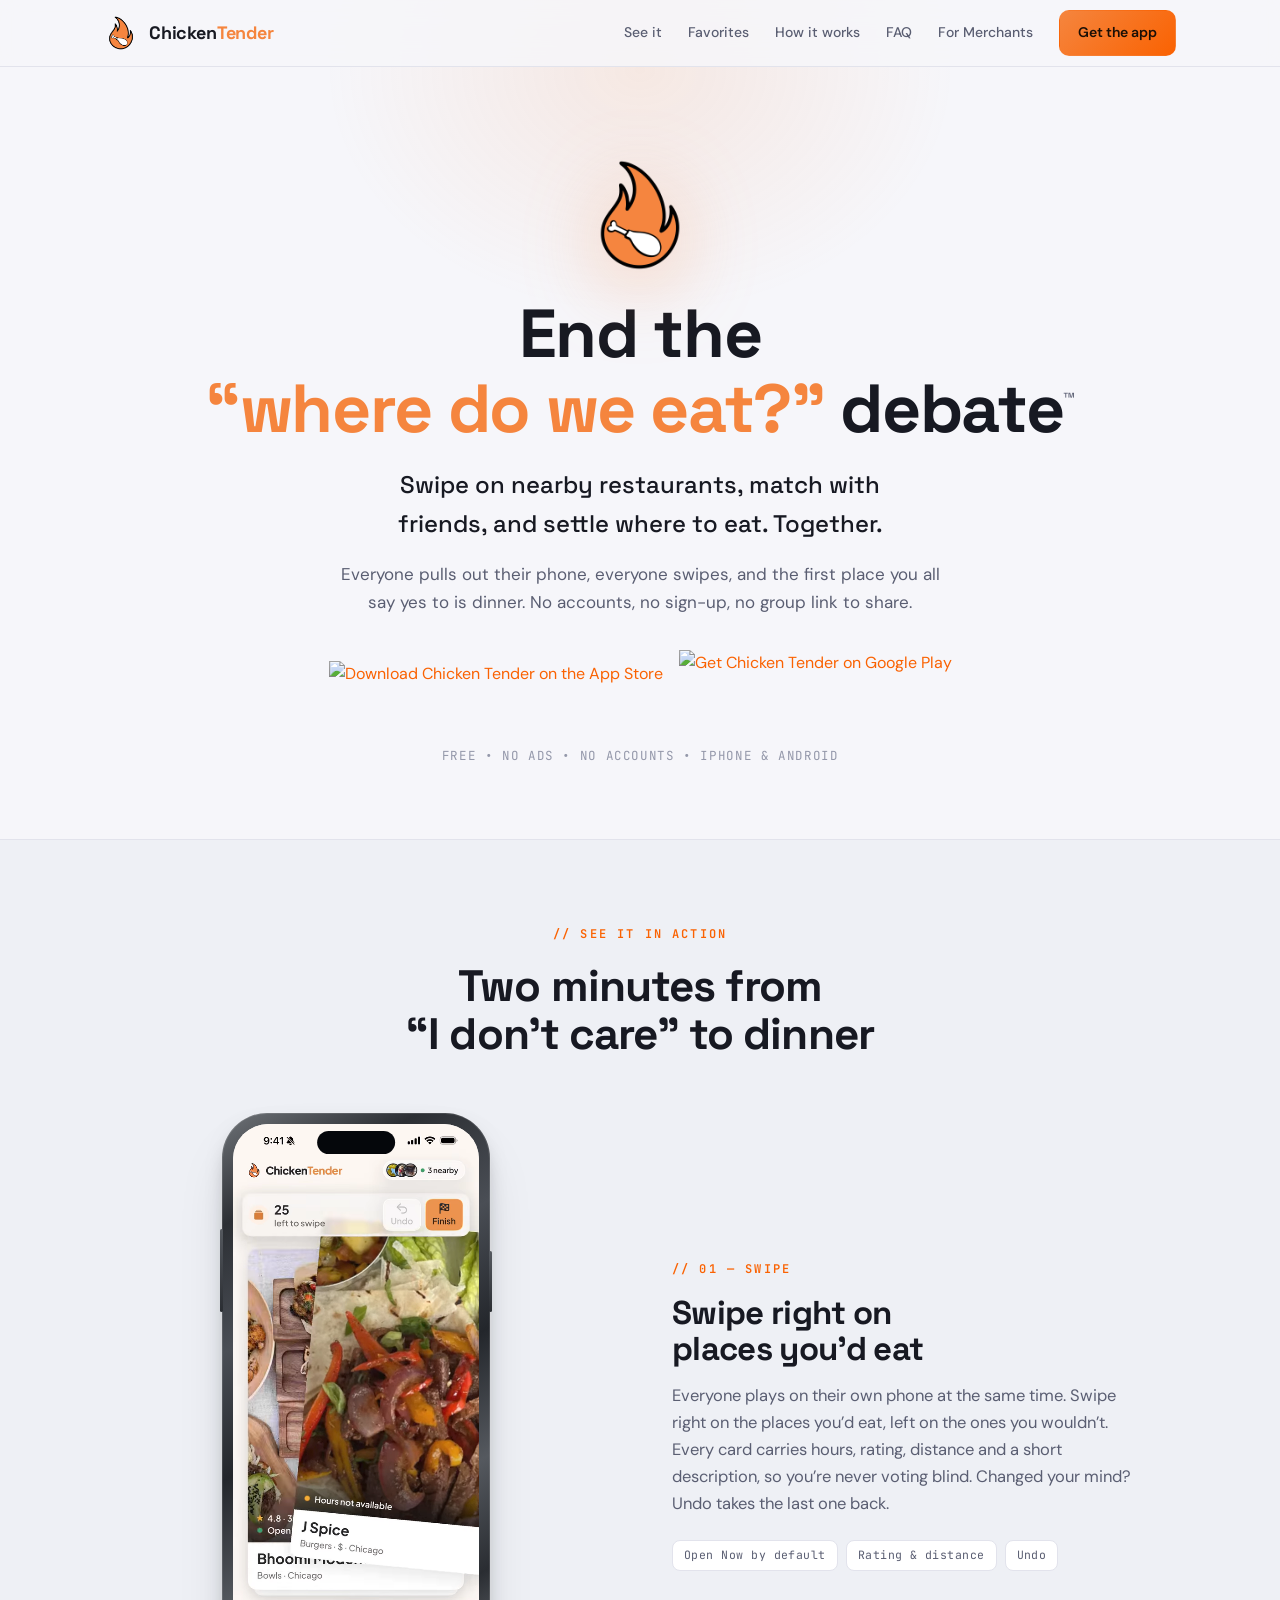
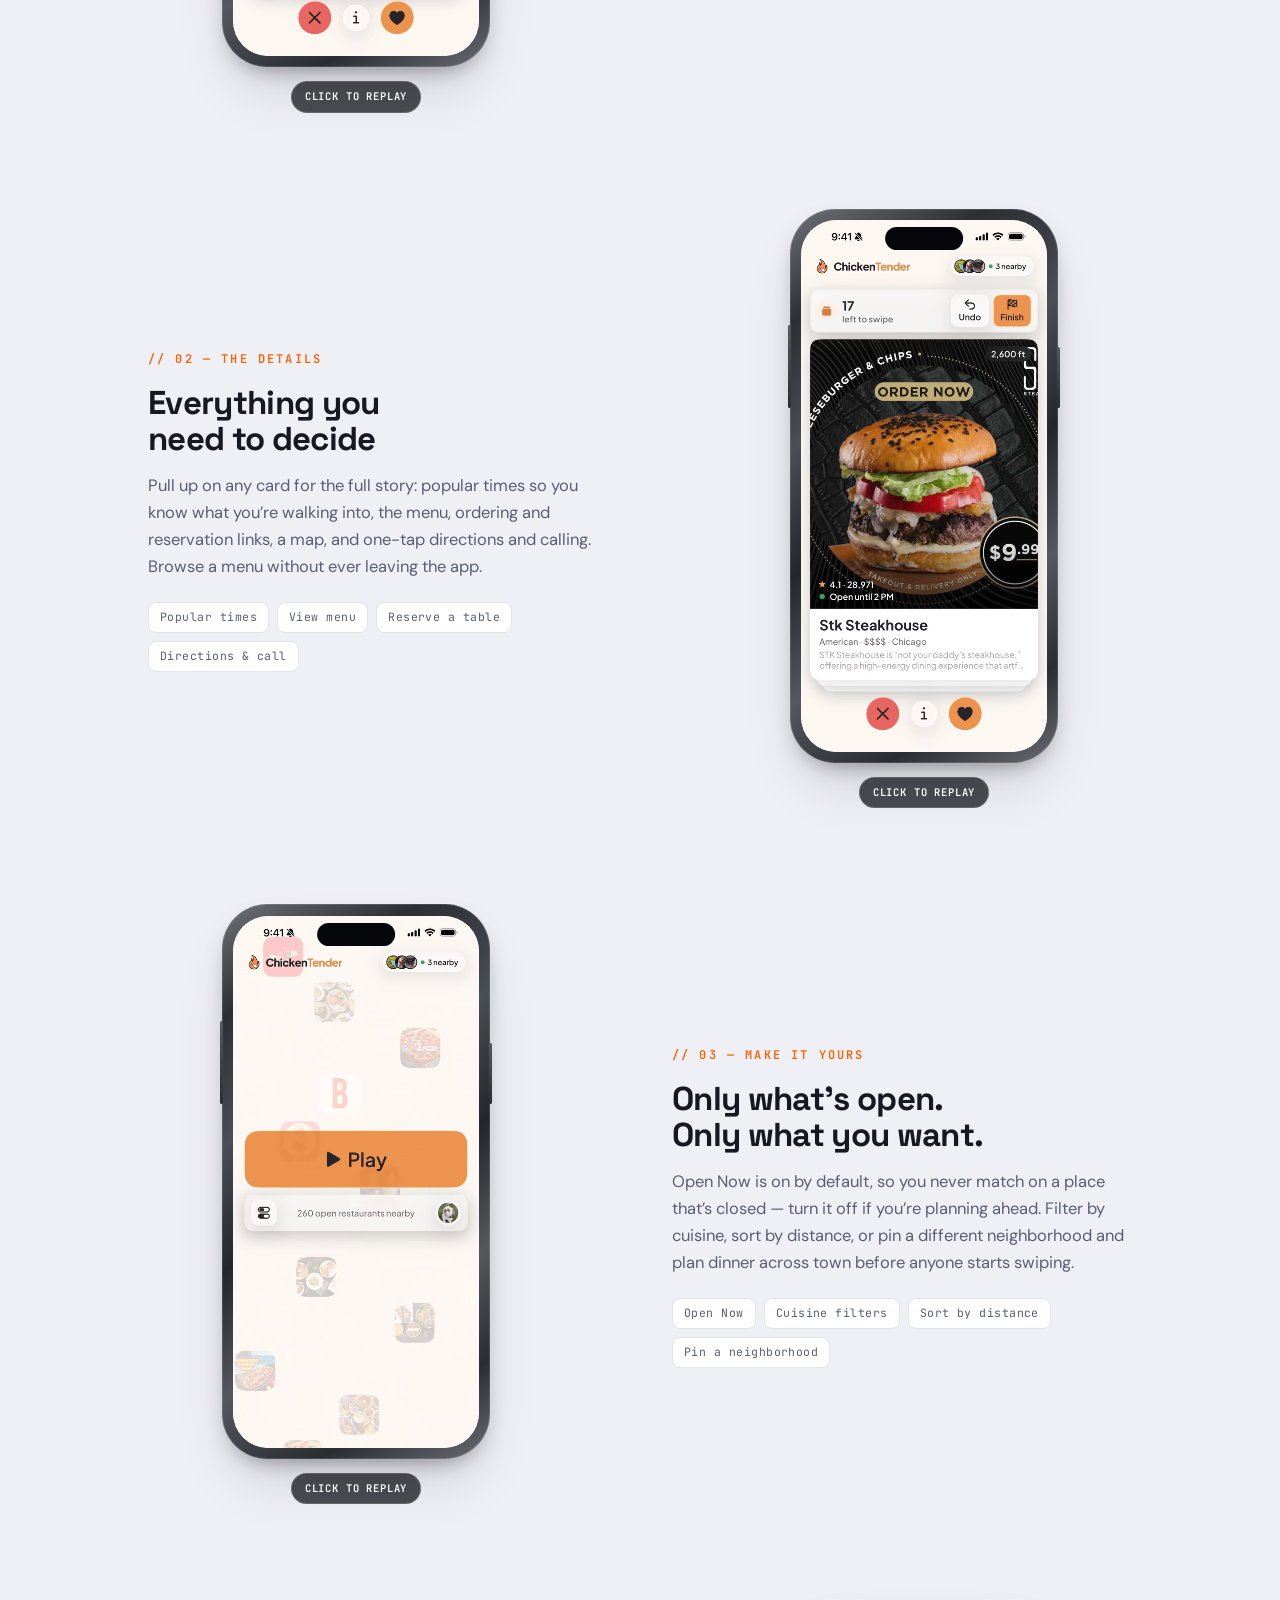
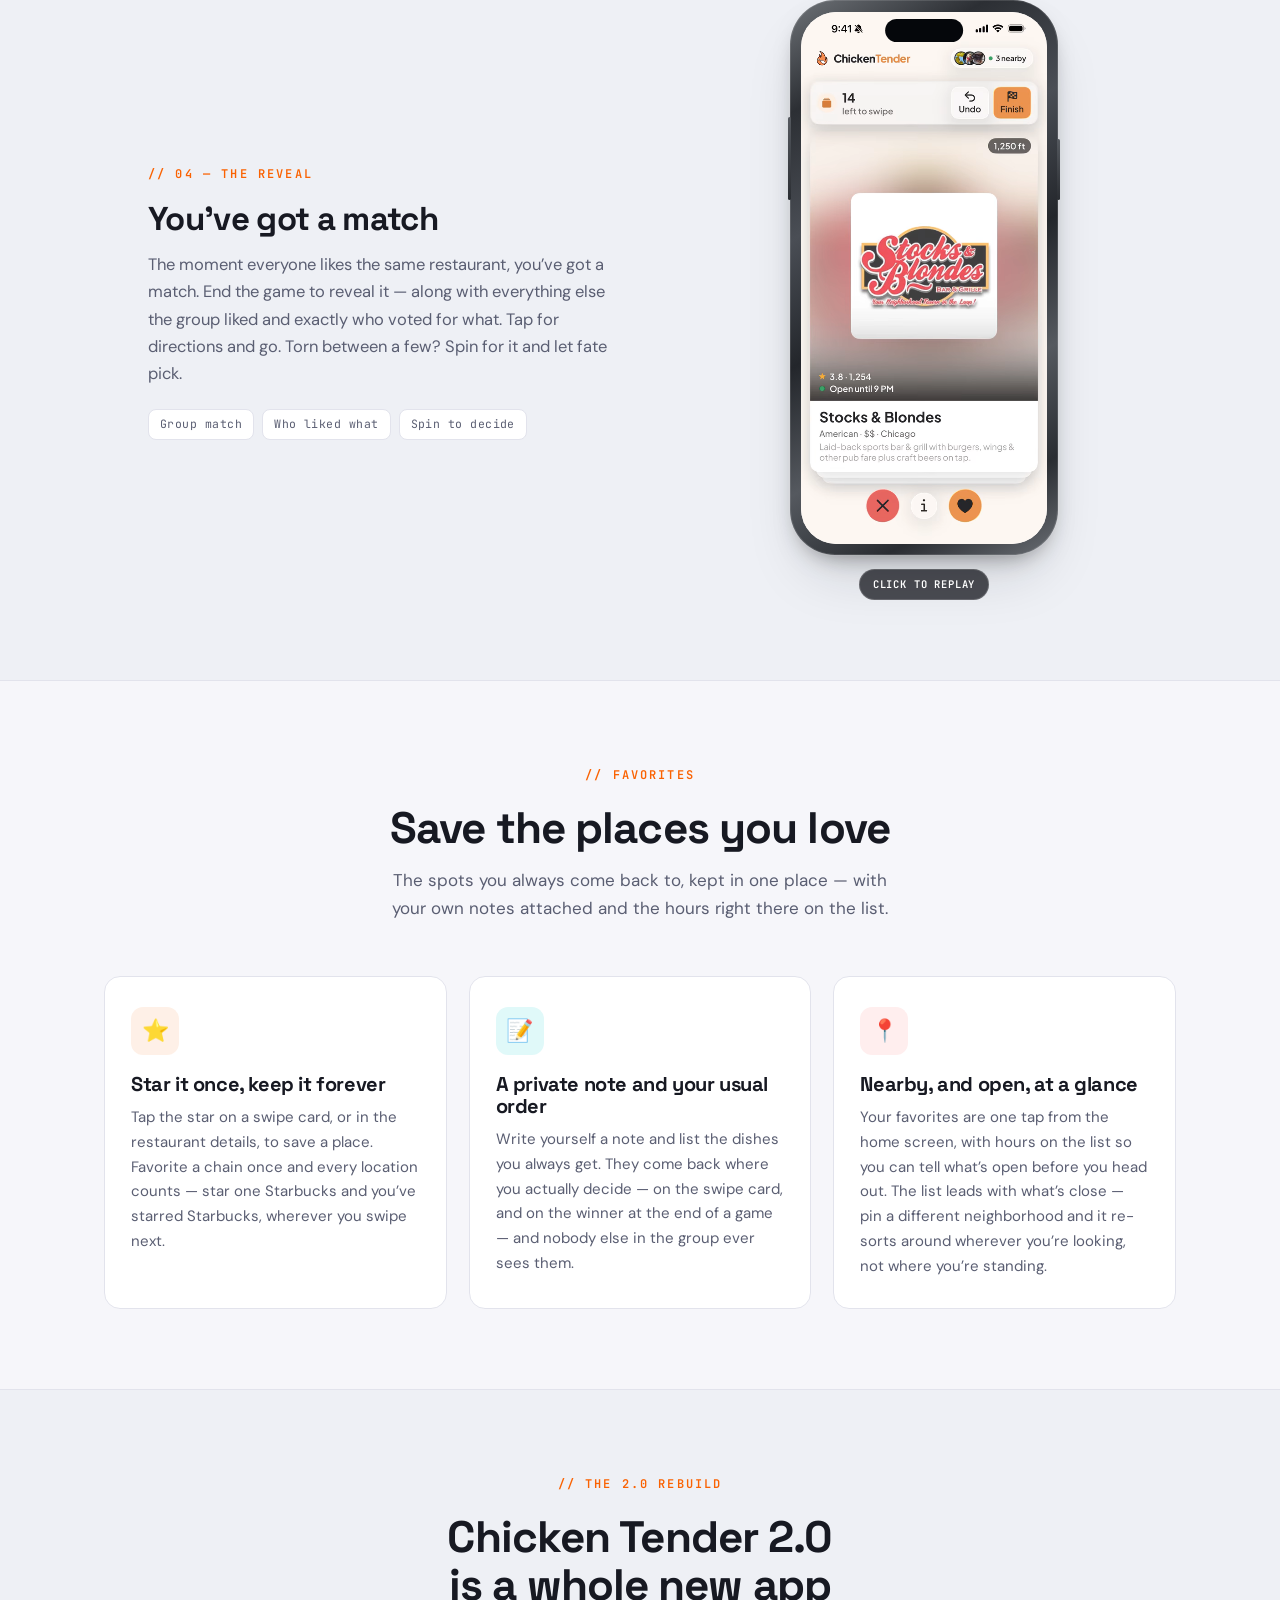
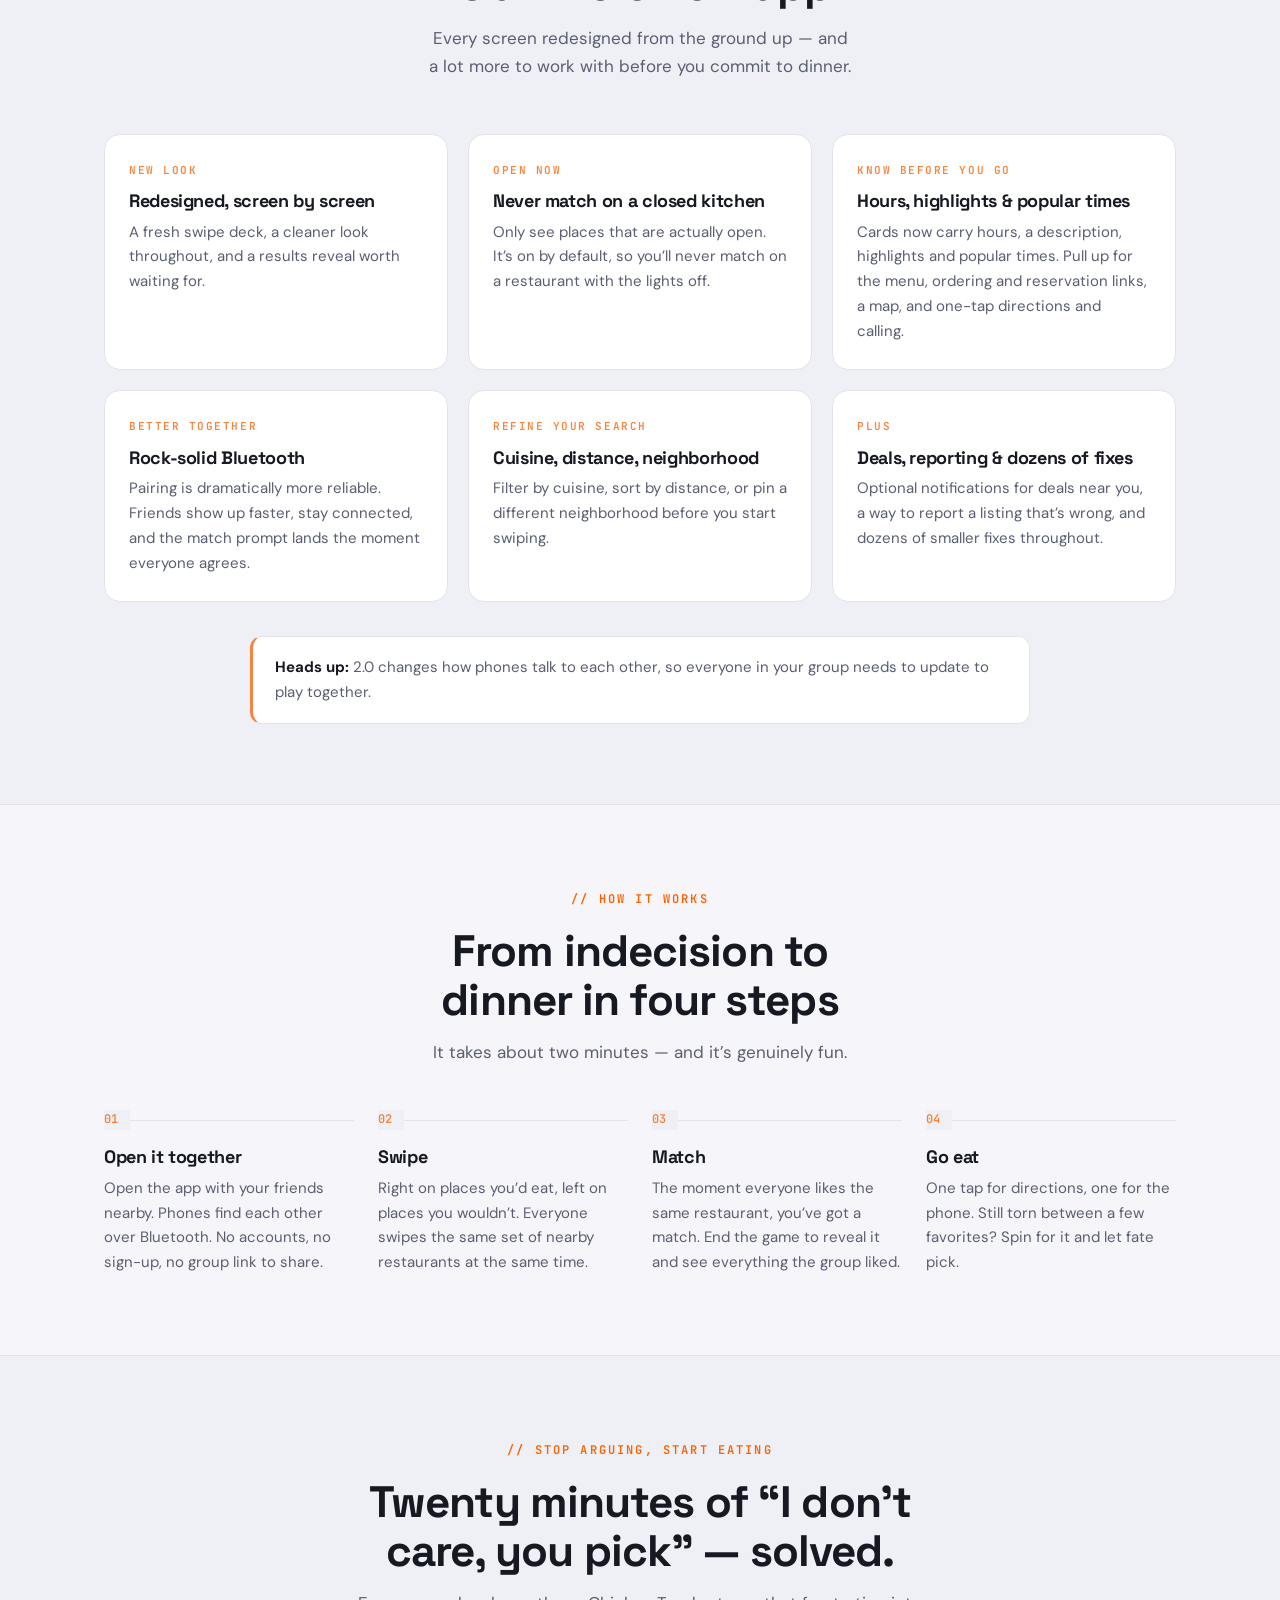
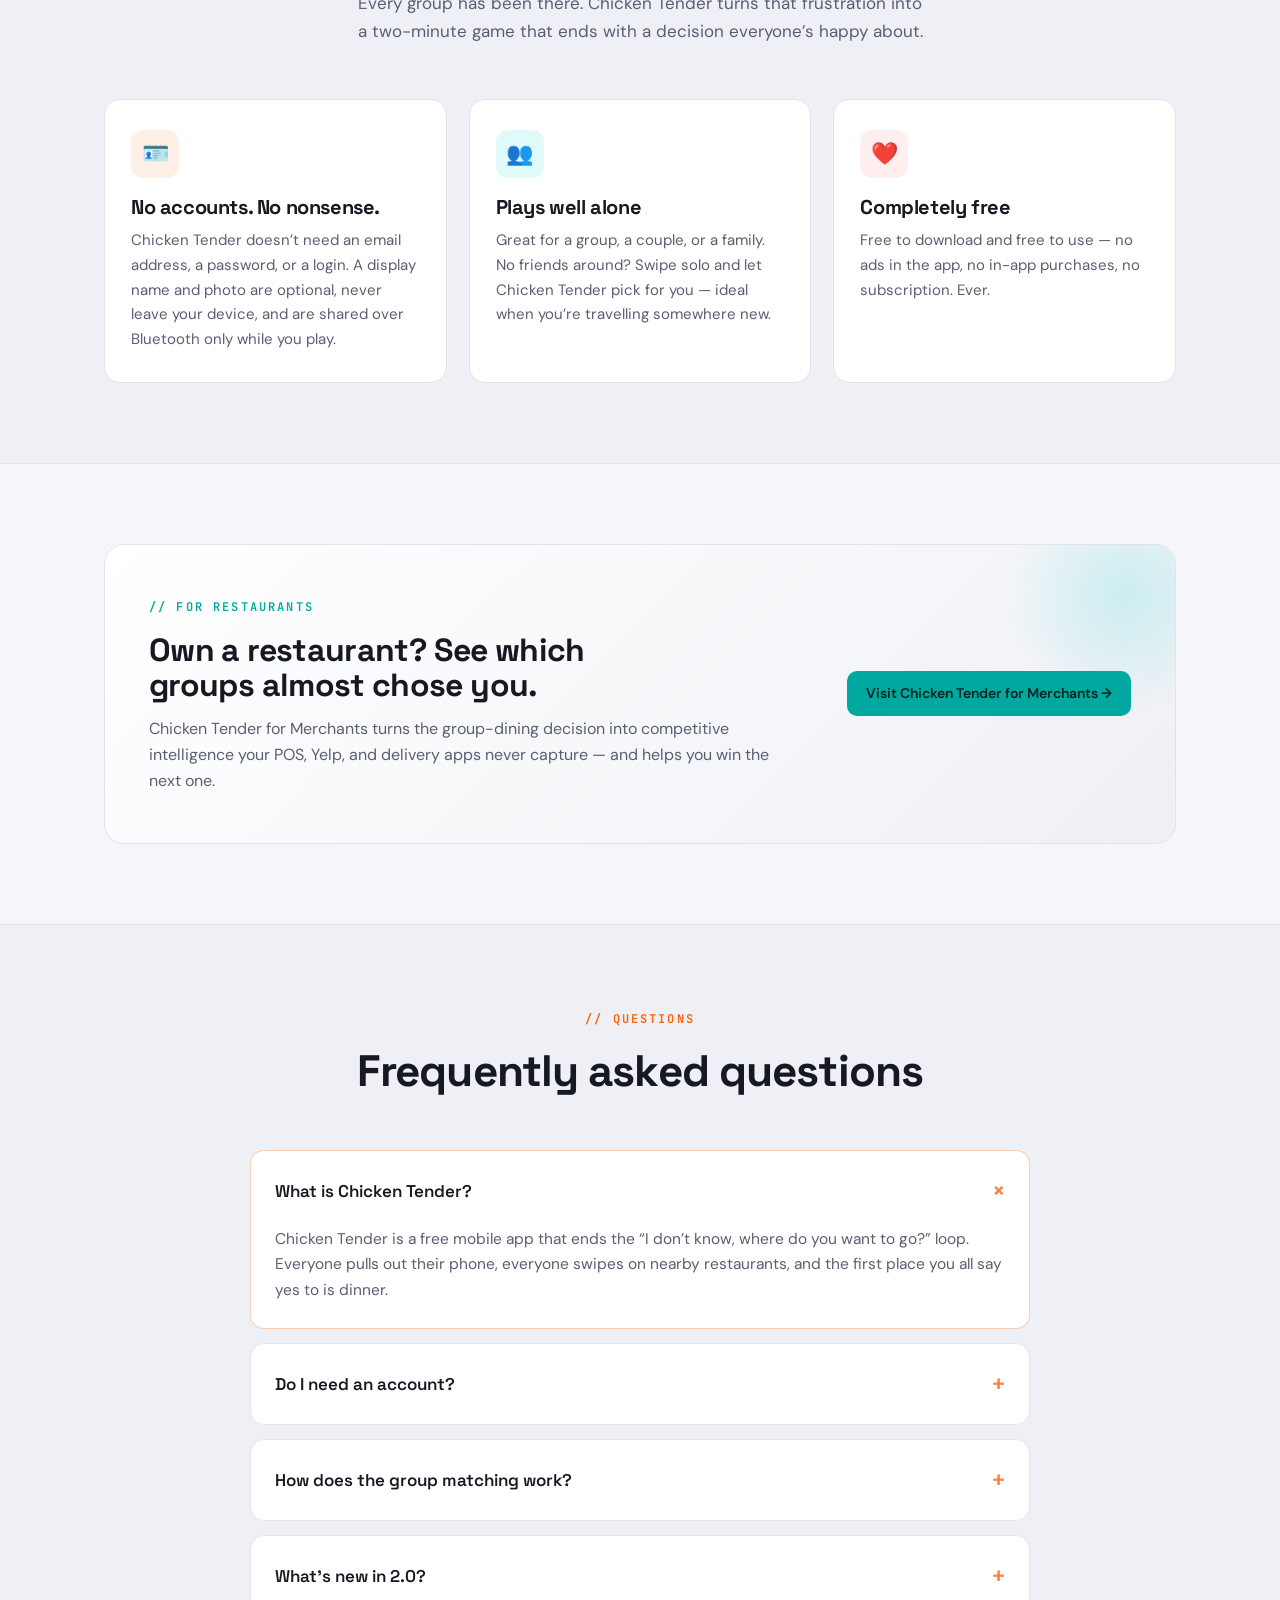
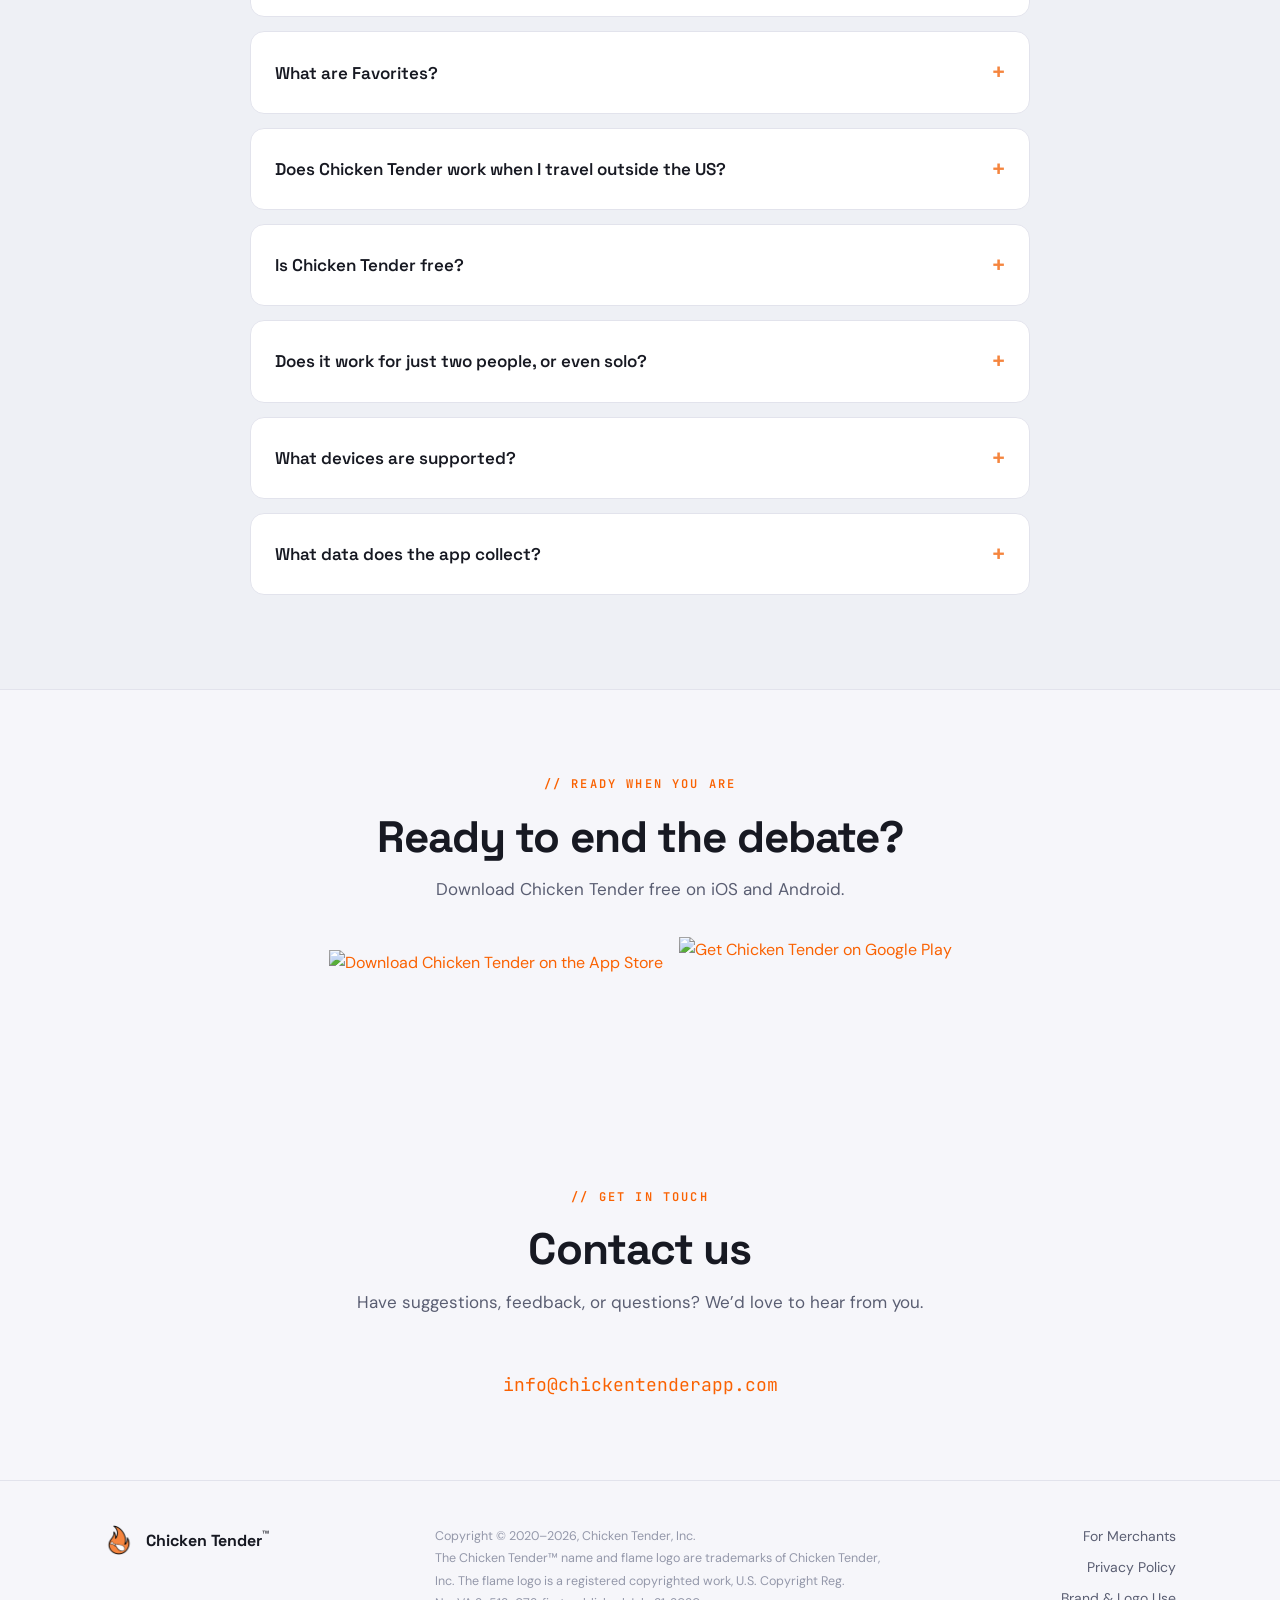
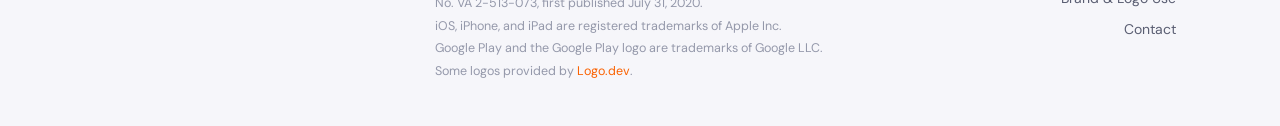
==== index.html @ 87cff911 "fix license metadata in images" ====
<!DOCTYPE html>
<html lang="en">

<head>

    <meta charset="utf-8">
    <meta http-equiv="X-UA-Compatible" content="IE=edge">
    <meta name="viewport" content="width=device-width, initial-scale=1">
    <meta name="description" content="Chicken Tender is the free app that ends the 'where do you want to eat?' debate. Swipe on nearby restaurants with friends, match, and go eat. Save your go-to spots to Favorites with private notes and hours, filter to what&#39;s open now, and swipe together at home or travelling abroad. Free on iPhone &amp; Android.">
    <meta name="keywords" content="Chicken Tender, restaurant picker app, where to eat app, food decision app, group dining app, restaurant swipe app, date night app, indecision app, free restaurant app, open now restaurants">
    <meta name="author" content="Chicken Tender, Inc">
    <meta name="theme-color" content="#0f1117" media="(prefers-color-scheme: dark)">
    <meta name="theme-color" content="#f6f6fa" media="(prefers-color-scheme: light)">
    <meta name="apple-itunes-app" content="app-id=1514175364">
    <link rel="icon" href="./img/tender/favicon.ico" sizes="48x48" type="image/x-icon" />
    <link rel="icon" href="./logo.png" sizes="1024x1024" type="./image/png" />
    <link rel="apple-touch-icon" href="./logo.png" sizes="1024x1024" />

    <!-- Open Graph -->
    <meta property="og:type" content="website" />
    <meta property="og:site_name" content="Chicken Tender" />
    <meta property="og:locale" content="en_US" />
    <meta property="og:title" content="Chicken Tender — End the 'Where Do We Eat?' Debate" />
    <meta property="og:url" content="https://www.chickentenderapp.com" />
    <meta property="og:image" content="https://www.chickentenderapp.com/img/tender/og-image.png" />
    <meta property="og:image:secure_url" content="https://www.chickentenderapp.com/img/tender/og-image.png" />
    <meta property="og:image:type" content="image/png" />
    <meta property="og:image:width" content="1200" />
    <meta property="og:image:height" content="630" />
    <meta property="og:image:alt" content="Chicken Tender — End the &quot;where do we eat?&quot; debate. Swipe nearby restaurants with friends, match, and go eat. Free on iPhone &amp; Android." />
    <meta property="og:description" content="Everyone swipes, everyone matches, everyone eats. Now with Favorites — save your go-to spots with private notes and hours — and restaurant search that travels with you abroad. Free on iOS and Android." />

    <!-- Twitter Card -->
    <meta name="twitter:card" content="summary_large_image" />
    <meta name="twitter:site" content="@ChickenTenderAp" />
    <meta name="twitter:title" content="Chicken Tender — End the 'Where Do We Eat?' Debate" />
    <meta name="twitter:description" content="Swipe on nearby restaurants, match with friends, and settle where to eat. Together. Free on iOS and Android." />
    <meta name="twitter:image" content="https://www.chickentenderapp.com/img/tender/og-image.png" />
    <meta name="twitter:image:alt" content="Chicken Tender — End the &quot;where do we eat?&quot; debate. Free on iPhone &amp; Android." />

    <title>Chicken Tender™ — Free Restaurant Picker App for Groups | iOS &amp; Android</title>

    <!-- Structured Data: Mobile App -->
    <script type="application/ld+json">
    {
      "@context": "https://schema.org",
      "@type": "MobileApplication",
      "name": "Chicken Tender",
      "softwareVersion": "2.3",
      "description": "Chicken Tender helps groups decide where to eat. Phones find each other over Bluetooth with no accounts and no sign-up. Everyone swipes on nearby restaurants and the moment everyone likes the same place, you've got a match.",
      "applicationCategory": "FoodAndDrink",
      "operatingSystem": ["iOS", "Android"],
      "offers": {
        "@type": "Offer",
        "price": "0",
        "priceCurrency": "USD"
      },
      "url": "https://www.chickentenderapp.com",
      "downloadUrl": [
        "https://apps.apple.com/us/app/id1514175364",
        "https://play.google.com/store/apps/details?id=com.kvl.chickentender"
      ],
      "screenshot": [
        "https://www.chickentenderapp.com/video/swipe-poster.jpg",
        "https://www.chickentenderapp.com/video/details-poster.jpg",
        "https://www.chickentenderapp.com/video/filters-poster.jpg",
        "https://www.chickentenderapp.com/video/match-poster.jpg"
      ],
      "featureList": [
        "Open Now filter, on by default",
        "Hours, rating, distance, highlights and popular times on every card",
        "Menus, ordering and reservation links, maps, one-tap directions and calling",
        "Automatic Bluetooth pairing with nearby players — no accounts or invite links",
        "Filter by cuisine, sort by distance, or pin a different neighborhood",
        "Solo mode"
      ],
      "publisher": {
        "@type": "Organization",
        "name": "Chicken Tender, Inc",
        "url": "https://www.chickentenderapp.com"
      }
    }
    </script>

    <!-- Structured Data: Organization (enables logo in Google Knowledge Panel) -->
    <script type="application/ld+json">
    {
      "@context": "https://schema.org",
      "@type": "Organization",
      "name": "Chicken Tender, Inc",
      "url": "https://www.chickentenderapp.com",
      "logo": {
        "@type": "ImageObject",
        "url": "https://www.chickentenderapp.com/logo.png",
        "width": 1024,
        "height": 1024,
        "copyrightNotice": "\u00a9 2020 Chicken Tender, Inc. All rights reserved. U.S. Copyright Reg. No. VA 2-513-073.",
        "creditText": "Chicken Tender, Inc",
        "license": "https://www.chickentenderapp.com/brand.html",
        "acquireLicensePage": "https://www.chickentenderapp.com/brand.html",
        "copyrightYear": 2020,
        "copyrightHolder": {
          "@type": "Organization",
          "name": "Chicken Tender, Inc"
        },
        "creator": {
          "@type": "Organization",
          "name": "Chicken Tender, Inc"
        }
      }
    }
    </script>

    <!-- Structured Data: FAQ (for AI search and rich results) -->
    <script type="application/ld+json">
    {
      "@context": "https://schema.org",
      "@type": "FAQPage",
      "mainEntity": [
        {
          "@type": "Question",
          "name": "What is Chicken Tender?",
          "acceptedAnswer": {
            "@type": "Answer",
            "text": "Chicken Tender is a free mobile app that ends the 'I don't know, where do you want to go?' loop. Everyone pulls out their phone, everyone swipes on nearby restaurants, and the first place you all say yes to is dinner."
          }
        },
        {
          "@type": "Question",
          "name": "Do I need an account to use Chicken Tender?",
          "acceptedAnswer": {
            "@type": "Answer",
            "text": "No. Chicken Tender doesn't need an email address, a password, or a login. Just open the app and start swiping. A display name and photo are optional, they stay on your device, and they are shared over Bluetooth with the players in your game only while you play."
          }
        },
        {
          "@type": "Question",
          "name": "How does Chicken Tender work?",
          "acceptedAnswer": {
            "@type": "Answer",
            "text": "Open the app with your friends nearby and phones find each other over Bluetooth — no group link to share. Swipe right on places you'd eat and left on places you wouldn't. The moment everyone likes the same restaurant, you've got a match. Torn between a few? Spin for it and let fate pick."
          }
        },
        {
          "@type": "Question",
          "name": "What's new in Chicken Tender 2.0?",
          "acceptedAnswer": {
            "@type": "Answer",
            "text": "Version 2.0 redesigns every screen and adds an Open Now filter that is on by default, hours and popular times on cards, menus, ordering and reservation links, one-tap directions and calling, cuisine filters, distance sorting, the ability to pin a different neighborhood, and dramatically more reliable Bluetooth pairing. Everyone in your group needs to update to 2.0 to play together."
          }
        },
        {
          "@type": "Question",
          "name": "What are Favorites in Chicken Tender?",
          "acceptedAnswer": {
            "@type": "Answer",
            "text": "Tap the star on any card to keep a restaurant in your Favorites. You can add a private note and list the dishes you always order, and both come back on the card the next time it comes up and on the winner at the end of a game \u2014 they are yours alone and are never shared with the group. Favorite a chain once and every location counts. Your Favorites are one tap from the home screen, with hours on the list so you can see what is open before you go, and the list leads with whatever is within five miles of wherever you are searching."
          }
        },
        {
          "@type": "Question",
          "name": "Does Chicken Tender work when I travel outside the US?",
          "acceptedAnswer": {
            "@type": "Answer",
            "text": "Yes, it travels with you. Chicken Tender is available from the US App Store and Google Play, and searching from abroad returns real restaurants around you, powered by Apple Maps, so the same swipe-and-match settles dinner in a city you have never been to. Those international listings carry less information than US ones: they have no hours or ratings, so the Open Now and rating filters are shown as unavailable rather than quietly ignored, and tapping Details opens the restaurant's Apple Maps page in the in-app browser. Favorites are US-only for now, so international listings cannot be starred."
          }
        },
        {
          "@type": "Question",
          "name": "Is Chicken Tender free to download?",
          "acceptedAnswer": {
            "@type": "Answer",
            "text": "Yes. Chicken Tender is free to download and use on both the Apple App Store and Google Play Store, with no in-app purchases and no subscription."
          }
        },
        {
          "@type": "Question",
          "name": "Does Chicken Tender work for one person?",
          "acceptedAnswer": {
            "@type": "Answer",
            "text": "Yes. No friends around? Swipe solo and let Chicken Tender pick for you. It's great when you're travelling or exploring a new neighborhood."
          }
        },
        {
          "@type": "Question",
          "name": "What devices does Chicken Tender support?",
          "acceptedAnswer": {
            "@type": "Answer",
            "text": "Chicken Tender is available on iOS and Android smartphones and tablets."
          }
        }
      ]
    }
    </script>

    <!-- Fonts (matched to merchants.chickentenderapp.com) -->
    <link rel="preconnect" href="https://fonts.googleapis.com">
    <link rel="preconnect" href="https://fonts.gstatic.com" crossorigin>
    <link href="https://fonts.googleapis.com/css2?family=Space+Grotesk:wght@400;500;600;700&family=DM+Sans:wght@400;500;600;700&family=JetBrains+Mono:wght@400;500;600&display=swap" rel="stylesheet" />

    <!-- Theme CSS -->
    <link href="css/home.css" rel="stylesheet">

    <link rel="canonical" href="https://www.chickentenderapp.com">
</head>

<body id="page-top">

    <!-- Nav -->
    <nav class="nav">
        <div class="container nav-inner">
            <a href="#page-top" class="nav-brand">
                <img src="./img/flame.png" alt="Chicken Tender™ flame logo" />
                <span class="wordmark">Chicken<span class="accent">Tender</span></span>
            </a>
            <div class="nav-links">
                <a href="#see-it" class="nav-link">See it</a>
                <a href="#favorites" class="nav-link">Favorites</a>
                <a href="#how-it-works" class="nav-link">How it works</a>
                <a href="#faq" class="nav-link">FAQ</a>
                <a href="https://merchants.chickentenderapp.com" target="_blank" rel="noopener" class="nav-link">For Merchants</a>
                <a href="#download-now" id="get-app" class="btn btn-accent">Get the app</a>
            </div>
        </div>
    </nav>

    <!-- Hero -->
    <header class="hero">
        <div class="container">
            <img src="./img/flame.png" alt="Chicken Tender™ flame logo" class="hero-icon" />
            <h1>End the <span class="accent">&ldquo;where do we eat?&rdquo;</span> debate<sup>&trade;</sup></h1>
            <p class="hero-lead">Swipe on nearby restaurants, match with friends, and settle where to eat. Together.</p>
            <p class="hero-desc">Everyone pulls out their phone, everyone swipes, and the first place you all say yes to is dinner. No accounts, no sign-up, no group link to share.</p>
            <div class="store-badges">
                <a href="https://apps.apple.com/us/app/id1514175364" target="_blank" rel="noopener"><img src="img/tender/appstore.svg" alt="Download Chicken Tender on the App Store"></a>
                <a href="https://play.google.com/store/apps/details?id=com.kvl.chickentender" target="_blank" rel="noopener"><img alt="Get Chicken Tender on Google Play" src="https://play.google.com/intl/en_us/badges/static/images/badges/en_badge_web_generic.png" style="height:74px"></a>
            </div>
            <p class="hero-free">FREE &bull; NO ADS &bull; NO ACCOUNTS &bull; IPHONE &amp; ANDROID</p>
        </div>
    </header>

    <!-- Video showcase -->
    <section id="see-it" class="bg-panel">
        <div class="container">
            <div class="section-head">
                <span class="kicker">// see it in action</span>
                <h2>Two minutes from <span class="nb">&ldquo;I don&rsquo;t care&rdquo;</span> to dinner</h2>
            </div>

            <div class="showcase">

                <!-- 01 — Swipe -->
                <div class="showcase-row">
                    <div class="showcase-media">
                        <figure class="device is-idle" data-clip>
                            <div class="device-frame">
                                <div class="device-screen">
                                    <video muted playsinline preload="none" disablepictureinpicture
                                           poster="video/swipe-poster.jpg"
                                           aria-label="Swiping through nearby restaurant cards in the Chicken Tender app.">
                                        <source data-src="video/swipe.webm" type="video/webm">
                                        <source data-src="video/swipe.mp4" type="video/mp4">
                                    </video>
                                    <div class="device-island"></div>
                                    <button class="device-play" type="button" aria-label="Play clip">&#9654;</button>
                                </div>
                            </div>
                            <span class="device-hint">Hover to replay</span>
                        </figure>
                    </div>
                    <div class="showcase-copy">
                        <span class="kicker">// 01 &mdash; swipe</span>
                        <h3>Swipe right on places you&rsquo;d eat</h3>
                        <p>Everyone plays on their own phone at the same time. Swipe right on the places you&rsquo;d eat, left on the ones you wouldn&rsquo;t. Every card carries hours, rating, distance and a short description, so you&rsquo;re never voting blind. Changed your mind? Undo takes the last one back.</p>
                        <ul class="showcase-tags">
                            <li>Open Now by default</li>
                            <li>Rating &amp; distance</li>
                            <li>Undo</li>
                        </ul>
                    </div>
                </div>

                <!-- 02 — Details -->
                <div class="showcase-row">
                    <div class="showcase-media">
                        <figure class="device is-idle" data-clip>
                            <div class="device-frame">
                                <div class="device-screen">
                                    <video muted playsinline preload="none" disablepictureinpicture
                                           poster="video/details-poster.jpg"
                                           aria-label="Pulling up a restaurant's full details in the Chicken Tender app: directions, calling, website, hours, popular times, menu and reservations.">
                                        <source data-src="video/details.webm" type="video/webm">
                                        <source data-src="video/details.mp4" type="video/mp4">
                                    </video>
                                    <div class="device-island"></div>
                                    <button class="device-play" type="button" aria-label="Play clip">&#9654;</button>
                                </div>
                            </div>
                            <span class="device-hint">Hover to replay</span>
                        </figure>
                    </div>
                    <div class="showcase-copy">
                        <span class="kicker">// 02 &mdash; the details</span>
                        <h3>Everything you need to decide</h3>
                        <p>Pull up on any card for the full story: popular times so you know what you&rsquo;re walking into, the menu, ordering and reservation links, a map, and one-tap directions and calling. Browse a menu without ever leaving the app.</p>
                        <ul class="showcase-tags">
                            <li>Popular times</li>
                            <li>View menu</li>
                            <li>Reserve a table</li>
                            <li>Directions &amp; call</li>
                        </ul>
                    </div>
                </div>

                <!-- 03 — Refine -->
                <div class="showcase-row">
                    <div class="showcase-media">
                        <figure class="device is-idle" data-clip>
                            <div class="device-frame">
                                <div class="device-screen">
                                    <video muted playsinline preload="none" disablepictureinpicture
                                           poster="video/filters-poster.jpg"
                                           aria-label="Refining a Chicken Tender game: the Open Now toggle, cuisine filters, distance sorting, and pinning a different neighborhood.">
                                        <source data-src="video/filters.webm" type="video/webm">
                                        <source data-src="video/filters.mp4" type="video/mp4">
                                    </video>
                                    <div class="device-island"></div>
                                    <button class="device-play" type="button" aria-label="Play clip">&#9654;</button>
                                </div>
                            </div>
                            <span class="device-hint">Hover to replay</span>
                        </figure>
                    </div>
                    <div class="showcase-copy">
                        <span class="kicker">// 03 &mdash; make it yours</span>
                        <h3>Only what&rsquo;s open. Only what you want.</h3>
                        <p>Open Now is on by default, so you never match on a place that&rsquo;s closed &mdash; turn it off if you&rsquo;re planning ahead. Filter by cuisine, sort by distance, or pin a different neighborhood and plan dinner across town before anyone starts swiping.</p>
                        <ul class="showcase-tags">
                            <li>Open Now</li>
                            <li>Cuisine filters</li>
                            <li>Sort by distance</li>
                            <li>Pin a neighborhood</li>
                        </ul>
                    </div>
                </div>

                <!-- 04 — Match -->
                <div class="showcase-row">
                    <div class="showcase-media">
                        <figure class="device is-idle" data-clip>
                            <div class="device-frame">
                                <div class="device-screen">
                                    <video muted playsinline preload="none" disablepictureinpicture
                                           poster="video/match-poster.jpg"
                                           aria-label="The Chicken Tender match screen revealing the restaurant the whole group agreed on, plus everything else the group liked.">
                                        <source data-src="video/match.webm" type="video/webm">
                                        <source data-src="video/match.mp4" type="video/mp4">
                                    </video>
                                    <div class="device-island"></div>
                                    <button class="device-play" type="button" aria-label="Play clip">&#9654;</button>
                                </div>
                            </div>
                            <span class="device-hint">Hover to replay</span>
                        </figure>
                    </div>
                    <div class="showcase-copy">
                        <span class="kicker">// 04 &mdash; the reveal</span>
                        <h3>You&rsquo;ve got a match</h3>
                        <p>The moment everyone likes the same restaurant, you&rsquo;ve got a match. End the game to reveal it &mdash; along with everything else the group liked and exactly who voted for what. Tap for directions and go. Torn between a few? Spin for it and let fate pick.</p>
                        <ul class="showcase-tags">
                            <li>Group match</li>
                            <li>Who liked what</li>
                            <li>Spin to decide</li>
                        </ul>
                    </div>
                </div>

            </div>
        </div>
    </section>

    <!-- Favorites -->
    <section id="favorites">
        <div class="container">
            <div class="section-head">
                <span class="kicker">// favorites</span>
                <h2>Save the places you love</h2>
                <p>The spots you always come back to, kept in one place &mdash; with your own notes attached and the hours right there on the list.</p>
            </div>
            <div class="grid-3">
                <div class="card">
                    <div class="ico">&#11088;</div>
                    <h4>Star it once, keep it forever</h4>
                    <p>Tap the star on a swipe card, or in the restaurant details, to save a place. Favorite a chain once and every location counts &mdash; star one Starbucks and you&rsquo;ve starred Starbucks, wherever you swipe next.</p>
                </div>
                <div class="card green">
                    <div class="ico">&#128221;</div>
                    <h4>A private note and your usual order</h4>
                    <p>Write yourself a note and list the dishes you always get. They come back where you actually decide &mdash; on the swipe card, and on the winner at the end of a game &mdash; and nobody else in the group ever sees them.</p>
                </div>
                <div class="card red">
                    <div class="ico">&#128205;</div>
                    <h4>Nearby, and open, at a glance</h4>
                    <p>Your favorites are one tap from the home screen, with hours on the list so you can tell what&rsquo;s open before you head out. The list leads with what&rsquo;s close &mdash; pin a different neighborhood and it re-sorts around wherever you&rsquo;re looking, not where you&rsquo;re standing.</p>
                </div>
            </div>
        </div>
    </section>

    <!-- The 2.0 rebuild -->
    <section id="v2" class="bg-panel">
        <div class="container">
            <div class="section-head">
                <span class="kicker">// the 2.0 rebuild</span>
                <h2>Chicken Tender 2.0 is a whole new app</h2>
                <p>Every screen redesigned from the ground up &mdash; and a lot more to work with before you commit to dinner.</p>
            </div>
            <div class="new-grid">
                <div class="new-card">
                    <span class="tag">New look</span>
                    <h4>Redesigned, screen by screen</h4>
                    <p>A fresh swipe deck, a cleaner look throughout, and a results reveal worth waiting for.</p>
                </div>
                <div class="new-card">
                    <span class="tag">Open Now</span>
                    <h4>Never match on a closed kitchen</h4>
                    <p>Only see places that are actually open. It&rsquo;s on by default, so you&rsquo;ll never match on a restaurant with the lights off.</p>
                </div>
                <div class="new-card">
                    <span class="tag">Know before you go</span>
                    <h4>Hours, highlights &amp; popular times</h4>
                    <p>Cards now carry hours, a description, highlights and popular times. Pull up for the menu, ordering and reservation links, a map, and one-tap directions and calling.</p>
                </div>
                <div class="new-card">
                    <span class="tag">Better together</span>
                    <h4>Rock-solid Bluetooth</h4>
                    <p>Pairing is dramatically more reliable. Friends show up faster, stay connected, and the match prompt lands the moment everyone agrees.</p>
                </div>
                <div class="new-card">
                    <span class="tag">Refine your search</span>
                    <h4>Cuisine, distance, neighborhood</h4>
                    <p>Filter by cuisine, sort by distance, or pin a different neighborhood before you start swiping.</p>
                </div>
                <div class="new-card">
                    <span class="tag">Plus</span>
                    <h4>Deals, reporting &amp; dozens of fixes</h4>
                    <p>Optional notifications for deals near you, a way to report a listing that&rsquo;s wrong, and dozens of smaller fixes throughout.</p>
                </div>
            </div>
            <p class="notice"><strong>Heads up:</strong> 2.0 changes how phones talk to each other, so everyone in your group needs to update to play together.</p>
        </div>
    </section>

    <!-- How It Works -->
    <section id="how-it-works">
        <div class="container">
            <div class="section-head">
                <span class="kicker">// how it works</span>
                <h2>From indecision to dinner in four steps</h2>
                <p>It takes about two minutes &mdash; and it&rsquo;s genuinely fun.</p>
            </div>
            <div class="steps-compact">
                <div class="step-c">
                    <h4>Open it together</h4>
                    <p>Open the app with your friends nearby. Phones find each other over Bluetooth. No accounts, no sign-up, no group link to share.</p>
                </div>
                <div class="step-c">
                    <h4>Swipe</h4>
                    <p>Right on places you&rsquo;d eat, left on places you wouldn&rsquo;t. Everyone swipes the same set of nearby restaurants at the same time.</p>
                </div>
                <div class="step-c">
                    <h4>Match</h4>
                    <p>The moment everyone likes the same restaurant, you&rsquo;ve got a match. End the game to reveal it and see everything the group liked.</p>
                </div>
                <div class="step-c">
                    <h4>Go eat</h4>
                    <p>One tap for directions, one for the phone. Still torn between a few favorites? Spin for it and let fate pick.</p>
                </div>
            </div>
        </div>
    </section>

    <!-- Value Proposition -->
    <section id="value-prop" class="bg-panel">
        <div class="container">
            <div class="section-head">
                <span class="kicker">// stop arguing, start eating</span>
                <h2>Twenty minutes of &ldquo;I don&rsquo;t care, you pick&rdquo; &mdash; solved.</h2>
                <p>Every group has been there. Chicken Tender turns that frustration into a two-minute game that ends with a decision everyone&rsquo;s happy about.</p>
            </div>
            <div class="grid-3">
                <div class="card">
                    <div class="ico">🪪</div>
                    <h4>No accounts. No nonsense.</h4>
                    <p>Chicken Tender doesn&rsquo;t need an email address, a password, or a login. A display name and photo are optional, never leave your device, and are shared over Bluetooth only while you play.</p>
                </div>
                <div class="card green">
                    <div class="ico">👥</div>
                    <h4>Plays well alone</h4>
                    <p>Great for a group, a couple, or a family. No friends around? Swipe solo and let Chicken Tender pick for you &mdash; ideal when you&rsquo;re travelling somewhere new.</p>
                </div>
                <div class="card red">
                    <div class="ico">❤️</div>
                    <h4>Completely free</h4>
                    <p>Free to download and free to use &mdash; no ads in the app, no in-app purchases, no subscription. Ever.</p>
                </div>
            </div>
        </div>
    </section>

    <!-- Merchants CTA -->
    <section id="merchants">
        <div class="container">
            <div class="merchant-cta">
                <div class="mc-text">
                    <span class="kicker">// for restaurants</span>
                    <h3>Own a restaurant? See which groups almost chose you.</h3>
                    <p>Chicken Tender for Merchants turns the group-dining decision into competitive intelligence your POS, Yelp, and delivery apps never capture — and helps you win the next one.</p>
                </div>
                <a href="https://merchants.chickentenderapp.com" target="_blank" rel="noopener" class="btn btn-green">Visit Chicken Tender for Merchants →</a>
            </div>
        </div>
    </section>

    <!-- FAQ -->
    <section id="faq" class="bg-panel">
        <div class="container">
            <div class="section-head">
                <span class="kicker">// questions</span>
                <h2>Frequently asked questions</h2>
            </div>
            <div class="faq">
                <details open>
                    <summary>What is Chicken Tender?</summary>
                    <p>Chicken Tender is a free mobile app that ends the &ldquo;I don&rsquo;t know, where do you want to go?&rdquo; loop. Everyone pulls out their phone, everyone swipes on nearby restaurants, and the first place you all say yes to is dinner.</p>
                </details>
                <details>
                    <summary>Do I need an account?</summary>
                    <p>No. Chicken Tender doesn&rsquo;t need an email address, a password, or a login &mdash; just open it and start swiping. Adding a display name and photo is optional and only helps friends know whose vote is whose. Both stay on your device and are shared over Bluetooth with the players in your game, only while you play &mdash; they are never sent to us.</p>
                </details>
                <details>
                    <summary>How does the group matching work?</summary>
                    <p>Everyone just opens the app. Chicken Tender uses Bluetooth to automatically discover nearby players &mdash; no invites, no links to share, zero setup. Everyone swipes the same set of nearby restaurants, and the moment everyone likes the same place you&rsquo;ve got a match. End the game to reveal it, along with everything else the group liked.</p>
                </details>
                <details>
                    <summary>What&rsquo;s new in 2.0?</summary>
                    <p>Every screen has been redesigned. Open Now is on by default so you never match on a closed restaurant. Cards now carry hours, a description, highlights and popular times, and pulling up gives you the menu, ordering and reservation links, a map, and one-tap directions and calling. You can filter by cuisine, sort by distance, and pin a different neighborhood. Bluetooth pairing is dramatically more reliable. <strong>Note:</strong> 2.0 changes how phones talk to each other, so everyone in your group needs to update to play together.</p>
                </details>
                <details>
                    <summary>What are Favorites?</summary>
                    <p>Tap the star on any card &mdash; or in the restaurant details &mdash; to keep a place in your Favorites. Write yourself a note and list the dishes you always order, and both come back on the card the next time it comes up, and on the winner at the end of a game. Notes are yours alone and are never shared with the group. Favorite a chain once and every location counts. Your Favorites are one tap from the home screen, with hours on the list so you can see what&rsquo;s open before you go, and the list leads with whatever is within five miles of wherever you&rsquo;re searching &mdash; including the nearest branch of a chain you saved back home.</p>
                </details>
                <details>
                    <summary>Does Chicken Tender work when I travel outside the US?</summary>
                    <p>Yes &mdash; it travels with you. Chicken Tender is available from the US App Store and Google Play, and searching from abroad returns real restaurants around you, powered by Apple Maps, so the same swipe-and-match settles dinner in a city you&rsquo;ve never been to. Those listings carry less than US ones do: there are no hours or ratings behind them, so Open Now and the rating filter are shown as unavailable rather than quietly ignored, and tapping Details opens the restaurant&rsquo;s Apple Maps page inside the app. Favorites are US-only for now, so international listings can&rsquo;t be starred.</p>
                </details>
                <details>
                    <summary>Is Chicken Tender free?</summary>
                    <p>Yes &mdash; free to download and free to use, with no ads in the app, no in-app purchases and no subscription.</p>
                </details>
                <details>
                    <summary>Does it work for just two people, or even solo?</summary>
                    <p>Absolutely. It works great for couples on date night, families picking dinner, and large groups of friends. No friends around? Swipe solo and let Chicken Tender pick for you &mdash; perfect when you&rsquo;re travelling or exploring a new neighborhood.</p>
                </details>
                <details>
                    <summary>What devices are supported?</summary>
                    <p>Chicken Tender works on iOS and Android smartphones and tablets. The two versions look and work the same, so everyone can play together regardless of what they carry.</p>
                </details>
                <details>
                    <summary>What data does the app collect?</summary>
                    <p>Chicken Tender has no accounts, so nothing it collects is tied to your identity. It uses your location to find restaurants near you and records how the app is used so we can improve it. No crash logs, no ads, no advertising identifier, and nothing shared with advertisers. Our <a href="privacy.html">Privacy Policy</a> lists every category.</p>
                </details>
            </div>
        </div>
    </section>

    <!-- Download CTA -->
    <section id="download-now">
        <div class="container download-cta">
            <div class="section-head" style="margin-bottom:0;">
                <span class="kicker">// ready when you are</span>
                <h2>Ready to end the debate?</h2>
                <p>Download Chicken Tender free on iOS and Android.</p>
            </div>
            <div class="store-badges">
                <a href="https://apps.apple.com/us/app/id1514175364" target="_blank" rel="noopener"><img src="img/tender/appstore.svg" alt="Download Chicken Tender on the App Store" style="height:60px"></a>
                <a href="https://play.google.com/store/apps/details?id=com.kvl.chickentender&pcampaignid=pcampaignidMKT-Other-global-all-co-prtnr-py-PartBadge-Mar2515-1" target="_blank" rel="noopener"><img alt="Get Chicken Tender on Google Play" src="https://play.google.com/intl/en_us/badges/static/images/badges/en_badge_web_generic.png" style="height:86px"></a>
            </div>
        </div>
    </section>

    <!-- Contact -->
    <section id="contact">
        <div class="container contact">
            <div class="section-head">
                <span class="kicker">// get in touch</span>
                <h2>Contact us</h2>
                <p>Have suggestions, feedback, or questions? We&rsquo;d love to hear from you.</p>
            </div>
            <a href="mailto:info@chickentenderapp.com" class="email">info@chickentenderapp.com</a>
        </div>
    </section>

    <footer>
        <div class="container footer-inner">
            <div>
                <div class="footer-brand">
                    <img src="./img/flame.png" alt="Chicken Tender, Inc" />
                    <span>Chicken Tender<sup>&trade;</sup></span>
                </div>
            </div>
            <div class="footer-legal">
                Copyright &copy; 2020&ndash;2026, Chicken Tender, Inc.<br>
                The Chicken Tender&trade; name and flame logo are trademarks of Chicken Tender, Inc.
                The flame logo is a registered copyrighted work, U.S. Copyright Reg. No.&nbsp;VA&nbsp;2-513-073,
                first published July&nbsp;31,&nbsp;2020.<br>
                iOS, iPhone, and iPad are registered trademarks of Apple Inc.<br>
                Google Play and the Google Play logo are trademarks of Google LLC.<br>
                Some logos provided by <a href="https://logo.dev" target="_blank" rel="noopener">Logo.dev</a>.
            </div>
            <div class="footer-links">
                <a href="https://merchants.chickentenderapp.com" target="_blank" rel="noopener">For Merchants</a>
                <a href="privacy.html">Privacy Policy</a>
                <a href="brand.html">Brand &amp; Logo Use</a>
                <a href="mailto:info@chickentenderapp.com">Contact</a>
            </div>
        </div>
    </footer>

    <script src="js/clips.js" defer></script>

    <!-- Send the nav "Get the app" button straight to the right store on mobile;
         on desktop/unknown it falls back to scrolling to the download section. -->
    <script>
    (function () {
        var btn = document.getElementById('get-app');
        if (!btn) return;

        var APP_STORE = 'https://apps.apple.com/us/app/id1514175364';
        var PLAY_STORE = 'https://play.google.com/store/apps/details?id=com.kvl.chickentender';

        var ua = navigator.userAgent || '';
        var isIOS = /iPad|iPhone|iPod/.test(ua) ||
            // iPadOS 13+ reports as Mac; detect via touch support
            (navigator.platform === 'MacIntel' && navigator.maxTouchPoints > 1);
        var isAndroid = /Android/i.test(ua);

        var store = isIOS ? APP_STORE : (isAndroid ? PLAY_STORE : null);
        if (store) {
            btn.setAttribute('href', store);
            btn.setAttribute('target', '_blank');
            btn.setAttribute('rel', 'noopener');
        }
    })();
    </script>

</body>

</html>
---- css/home.css ----
/*
 * Chicken Tender — consumer homepage
 * Look & feel matched to merchants.chickentenderapp.com
 */

:root {
  --bg: #0f1117;
  --card: #181b24;
  --card-alt: #1e2230;
  --edge: #282d3a;

  --accent: #f5853e;
  --accent-light: #fa9f66;
  --accent-dim: #fa6202;
  --green: #00cec9;
  --orange: #fdcb6e;
  --red: #ff7675;

  --text: #f0f0f5;
  --text-muted: #8b8fa3;
  --text-dim: #5a5e72;

  /* theme-dependent surfaces (see light-mode override below) */
  --panel: #12141c;
  --nav-bg: rgba(15, 17, 23, 0.82);
  --cta-grad-1: #16181f;
  --cta-grad-2: #12141c;
  --link: var(--accent-light);
  --kicker: var(--accent);
  --green-strong: var(--green);
  --glow: rgba(245, 133, 62, 0.14);
  --phone-shadow: rgba(0, 0, 0, 0.5);

  --font-display: "Space Grotesk", sans-serif;
  --font-body: "DM Sans", -apple-system, BlinkMacSystemFont, sans-serif;
  --font-mono: "JetBrains Mono", monospace;

  --maxw: 1120px;
}

/* ---------- Light theme (follows OS setting) ---------- */
@media (prefers-color-scheme: light) {
  :root {
    --bg: #f6f6fa;
    --card: #ffffff;
    --card-alt: #eef0f5;
    --edge: #e2e3ec;

    --text: #171922;
    --text-muted: #5a5e72;
    --text-dim: #9498aa;

    --panel: #eef0f5;
    --nav-bg: rgba(246, 246, 250, 0.85);
    --cta-grad-1: #ffffff;
    --cta-grad-2: #eef0f5;
    --link: var(--accent-dim);
    --kicker: var(--accent-dim);
    --green-strong: #00a89f;
    --glow: rgba(245, 133, 62, 0.12);
    --phone-shadow: rgba(23, 25, 34, 0.18);
  }
}

* { box-sizing: border-box; }

html { scroll-behavior: smooth; }

body {
  margin: 0;
  background-color: var(--bg);
  color: var(--text);
  font-family: var(--font-body);
  font-size: 16px;
  line-height: 1.65;
  -webkit-font-smoothing: antialiased;
  -moz-osx-font-smoothing: grayscale;
  overflow-x: hidden;
}

/* subtle ambient glow behind the hero */
body::before {
  content: "";
  position: fixed;
  top: -280px;
  left: 50%;
  transform: translateX(-50%);
  width: 900px;
  height: 700px;
  background: radial-gradient(closest-side, var(--glow), transparent 70%);
  pointer-events: none;
  z-index: 0;
}

h1, h2, h3, h4 {
  font-family: var(--font-display);
  font-weight: 700;
  line-height: 1.1;
  letter-spacing: -0.02em;
  margin: 0;
}

p { margin: 0; }

a { color: var(--link); text-decoration: none; }
a:hover { color: var(--accent); }

.container {
  width: 100%;
  max-width: var(--maxw);
  margin: 0 auto;
  padding: 0 24px;
  position: relative;
  z-index: 1;
}

/* mono eyebrow / kicker */
.kicker {
  font-family: var(--font-mono);
  font-size: 12px;
  font-weight: 600;
  letter-spacing: 0.18em;
  text-transform: uppercase;
  color: var(--kicker);
  display: inline-flex;
  align-items: center;
  gap: 8px;
}

/* ---------- Nav ---------- */
.nav {
  position: sticky;
  top: 0;
  z-index: 50;
  background: var(--nav-bg);
  backdrop-filter: blur(12px);
  -webkit-backdrop-filter: blur(12px);
  border-bottom: 1px solid var(--edge);
}
.nav-inner {
  display: flex;
  align-items: center;
  justify-content: space-between;
  height: 66px;
}
.nav-brand {
  display: flex;
  align-items: center;
  gap: 11px;
  color: var(--text);
  font-family: var(--font-display);
  font-weight: 700;
  font-size: 18px;
  letter-spacing: -0.01em;
}
.nav-brand img { width: 34px; height: 34px; object-fit: contain; }
.nav-brand .wordmark { color: var(--text); }
.nav-brand .wordmark .accent { color: var(--accent); }
.nav-links { display: flex; align-items: center; gap: 26px; }
.nav-links a.nav-link {
  color: var(--text-muted);
  font-size: 14px;
  font-weight: 500;
}
.nav-links a.nav-link:hover { color: var(--text); }

/* pill button */
.btn {
  display: inline-flex;
  align-items: center;
  gap: 8px;
  font-family: var(--font-body);
  font-weight: 600;
  font-size: 14px;
  padding: 10px 18px;
  border-radius: 10px;
  border: 1px solid transparent;
  cursor: pointer;
  transition: transform 0.12s ease, background 0.2s ease, border-color 0.2s ease;
}
.btn-accent {
  background: linear-gradient(135deg, var(--accent), var(--accent-dim));
  color: #1a0f06;
}
.btn-accent:hover { color: #1a0f06; transform: translateY(-1px); }
.btn-ghost {
  background: var(--card-alt);
  border-color: var(--edge);
  color: var(--text);
}
.btn-ghost:hover { color: var(--text); border-color: var(--accent); }

/* ---------- Hero ---------- */
.hero {
  padding: 92px 0 72px;
  text-align: center;
}
.hero .hero-icon {
  display: block;
  width: auto;
  height: 112px;
  margin: 0 auto 26px;
  /* transparent PNG — glow the flame itself, not a square behind it */
  filter: drop-shadow(0 16px 40px rgba(245, 133, 62, 0.35));
}
.hero h1 {
  font-size: min(6.6vw, 68px);
  margin-bottom: 18px;
}
.hero h1 .accent {
  color: var(--accent);
  /* the quoted phrase reads as one unit — never split it across lines */
  white-space: nowrap;
}
.hero h1 sup { font-size: 0.32em; color: var(--text-muted); vertical-align: super; }
.hero-lead {
  font-family: var(--font-display);
  font-weight: 500;
  font-size: clamp(19px, 2.6vw, 24px);
  color: var(--text);
  max-width: 720px;
  margin: 0 auto 16px;
}
.hero-desc {
  color: var(--text-muted);
  font-size: 17px;
  max-width: 620px;
  margin: 0 auto 34px;
}
.store-badges {
  display: flex;
  gap: 16px;
  justify-content: center;
  align-items: center;
  flex-wrap: wrap;
}
.store-badges img { height: 52px; width: auto; display: block; }
.store-badges a { display: inline-flex; }
.hero-free {
  margin-top: 22px;
  font-family: var(--font-mono);
  font-size: 12.5px;
  letter-spacing: 0.05em;
  color: var(--text-dim);
}

/* ---------- Sections ---------- */
section { padding: 80px 0; position: relative; z-index: 1; }
.section-head { text-align: center; max-width: 720px; margin: 0 auto 54px; }
.section-head h2 {
  /* The 30px floor is replaced by a vw term on narrow screens so quoted
     phrases marked .nb still fit on one line (see .nb below). */
  font-size: clamp(min(6.4vw, 30px), 4.4vw, 44px);
  margin: 16px 0 14px;
}
.section-head p { color: var(--text-muted); font-size: 17px; }

/* feature grid */
.grid-3 {
  display: grid;
  grid-template-columns: repeat(3, 1fr);
  gap: 22px;
}
.card {
  background: var(--card);
  border: 1px solid var(--edge);
  border-radius: 16px;
  padding: 30px 26px;
  transition: transform 0.16s ease, border-color 0.2s ease;
}
.card:hover { transform: translateY(-3px); border-color: rgba(245, 133, 62, 0.4); }
.card .ico {
  width: 48px;
  height: 48px;
  border-radius: 12px;
  display: flex;
  align-items: center;
  justify-content: center;
  font-size: 22px;
  margin-bottom: 18px;
  background: rgba(245, 133, 62, 0.12);
  color: var(--accent);
}
.card.green .ico { background: rgba(0, 206, 201, 0.12); color: var(--green); }
.card.red .ico { background: rgba(255, 118, 117, 0.12); color: var(--red); }
.card h4 { font-size: 20px; margin-bottom: 10px; }
.card p { color: var(--text-muted); font-size: 15px; }

/* how it works */
.bg-panel { background: var(--panel); border-top: 1px solid var(--edge); border-bottom: 1px solid var(--edge); }
.steps {
  display: grid;
  grid-template-columns: repeat(3, 1fr);
  gap: 30px;
}
.step { text-align: center; }
.step-num {
  font-family: var(--font-mono);
  font-size: 13px;
  font-weight: 600;
  color: var(--accent);
  border: 1px solid var(--edge);
  background: var(--card);
  width: 40px;
  height: 40px;
  border-radius: 50%;
  display: flex;
  align-items: center;
  justify-content: center;
  margin: 0 auto 22px;
}
.phone {
  width: 100%;
  max-width: 232px;
  border-radius: 26px;
  border: 1px solid var(--edge);
  box-shadow: 0 24px 50px var(--phone-shadow);
  margin-bottom: 22px;
}
.step h4 { font-size: 19px; margin-bottom: 10px; }
.step p { color: var(--text-muted); font-size: 15px; max-width: 320px; margin: 0 auto; }

/* video — portrait phone footage, kept phone-sized */
.video-wrap {
  max-width: 300px;
  margin: 0 auto;
  border-radius: 26px;
  overflow: hidden;
  border: 1px solid var(--edge);
  box-shadow: 0 30px 70px var(--phone-shadow);
  background: #000;
}
.video-wrap video { width: 100%; display: block; }

/* merchants strip */
.merchant-cta {
  background: linear-gradient(135deg, var(--cta-grad-1), var(--cta-grad-2));
  border: 1px solid var(--edge);
  border-radius: 20px;
  padding: 48px 44px;
  display: flex;
  align-items: center;
  justify-content: space-between;
  gap: 36px;
  position: relative;
  overflow: hidden;
}
.merchant-cta::after {
  content: "";
  position: absolute;
  right: -120px;
  top: -120px;
  width: 340px;
  height: 340px;
  background: radial-gradient(closest-side, rgba(0, 206, 201, 0.16), transparent 70%);
  pointer-events: none;
}
.merchant-cta .mc-text { max-width: 640px; position: relative; z-index: 1; }
.merchant-cta .kicker { color: var(--green-strong); }
.merchant-cta h3 { font-size: clamp(24px, 3.4vw, 32px); margin: 14px 0 12px; }
.merchant-cta p { color: var(--text-muted); font-size: 16px; }
.merchant-cta .btn-green {
  background: linear-gradient(135deg, var(--green-strong), #00a89f);
  color: #052120;
  white-space: nowrap;
  position: relative;
  z-index: 1;
}
.merchant-cta .btn-green:hover { color: #052120; transform: translateY(-1px); }

/* faq */
.faq { max-width: 780px; margin: 0 auto; }
.faq details {
  border: 1px solid var(--edge);
  background: var(--card);
  border-radius: 14px;
  padding: 4px 24px;
  margin-bottom: 14px;
  transition: border-color 0.2s ease;
}
.faq details[open] { border-color: rgba(245, 133, 62, 0.4); }
.faq summary {
  font-family: var(--font-display);
  font-weight: 600;
  font-size: 17px;
  padding: 18px 0;
  cursor: pointer;
  list-style: none;
  display: flex;
  justify-content: space-between;
  align-items: center;
  gap: 16px;
}
.faq summary::-webkit-details-marker { display: none; }
.faq summary::after {
  content: "+";
  color: var(--accent);
  font-family: var(--font-mono);
  font-size: 22px;
  transition: transform 0.2s ease;
}
.faq details[open] summary::after { transform: rotate(45deg); }
.faq details p { color: var(--text-muted); font-size: 15.5px; padding: 0 0 20px; }

/* download cta */
.download-cta { text-align: center; }
.download-cta .store-badges { margin-top: 34px; }

/* contact */
.contact { text-align: center; }
.contact a.email {
  font-family: var(--font-mono);
  font-size: 18px;
  color: var(--link);
}

/* ---------- Footer ---------- */
footer {
  border-top: 1px solid var(--edge);
  padding: 44px 0;
  position: relative;
  z-index: 1;
}
.footer-inner {
  display: flex;
  align-items: flex-start;
  justify-content: space-between;
  gap: 30px;
  flex-wrap: wrap;
}
.footer-brand { display: flex; align-items: center; gap: 12px; }
.footer-brand img { width: 30px; height: 30px; }
.footer-brand span { font-family: var(--font-display); font-weight: 700; font-size: 16px; }
.footer-legal { color: var(--text-dim); font-size: 12.5px; line-height: 1.8; max-width: 460px; }
.footer-links { display: flex; flex-direction: column; gap: 8px; text-align: right; }
.footer-links a { color: var(--text-muted); font-size: 14px; }
.footer-links a:hover { color: var(--accent); }

/* ---------- Responsive ---------- */
@media (max-width: 860px) {
  .grid-3, .steps { grid-template-columns: 1fr; }
  .merchant-cta { flex-direction: column; align-items: flex-start; text-align: left; }
  .nav-links .nav-link { display: none; }
}
@media (max-width: 520px) {
  section { padding: 60px 0; }
  .hero { padding: 64px 0 52px; }
  .footer-inner { flex-direction: column; }
  .footer-links { text-align: left; }
}

/* =====================================================================
   v2.0 additions — version pill, iPhone bezel + video showcase,
   what's-new grid, legal/privacy pages
   ===================================================================== */

/* ---------- Version pill ---------- */
.version-pill {
  display: inline-flex;
  align-items: center;
  gap: 9px;
  font-family: var(--font-mono);
  font-size: 12px;
  font-weight: 600;
  letter-spacing: 0.1em;
  text-transform: uppercase;
  color: var(--accent);
  background: rgba(245, 133, 62, 0.1);
  border: 1px solid rgba(245, 133, 62, 0.32);
  border-radius: 999px;
  padding: 7px 15px;
  margin-bottom: 26px;
}
.version-pill .dot {
  width: 6px;
  height: 6px;
  border-radius: 50%;
  background: var(--accent);
  box-shadow: 0 0 0 3px rgba(245, 133, 62, 0.2);
}

/* ---------- iPhone bezel ---------- */
.device {
  --dw: 268px;              /* outer device width */
  width: var(--dw);
  margin: 0 auto;
  flex-shrink: 0;
  cursor: pointer;
}
.device-frame {
  position: relative;
  width: var(--dw);
  padding: calc(var(--dw) * 0.042);
  border-radius: calc(var(--dw) * 0.168);
  background:
    linear-gradient(150deg, #6f7378 0%, #2c2f34 16%, #4a4e55 34%,
                    #23262b 52%, #55595f 70%, #2a2d32 86%, #6a6e74 100%);
  box-shadow:
    0 0 0 1px rgba(255, 255, 255, 0.08),
    inset 0 0 0 1px rgba(255, 255, 255, 0.12),
    0 30px 60px -18px var(--phone-shadow),
    0 10px 24px -12px rgba(0, 0, 0, 0.5);
}
/* side buttons */
.device-frame::before,
.device-frame::after {
  content: "";
  position: absolute;
  width: calc(var(--dw) * 0.011);
  background: linear-gradient(180deg, #55595f, #2a2d32);
  border-radius: 2px;
}
.device-frame::before {            /* volume rocker (left) */
  left: calc(var(--dw) * -0.008);
  top: 21%;
  height: 15%;
}
.device-frame::after {             /* power button (right) */
  right: calc(var(--dw) * -0.008);
  top: 25%;
  height: 11%;
}
.device-screen {
  position: relative;
  aspect-ratio: 1290 / 2796;
  border-radius: calc(var(--dw) * 0.132);
  overflow: hidden;
  background: #fff;
  transform: translateZ(0);        /* keep the clip crisp during playback */
}
.device-screen video,
.device-screen img.device-still {
  position: absolute;
  inset: 0;
  width: 100%;
  height: 100%;
  object-fit: cover;
  display: block;
  border: 0;
}
/* Dynamic Island */
.device-island {
  position: absolute;
  top: calc(var(--dw) * 0.026);
  left: 50%;
  transform: translateX(-50%);
  width: calc(var(--dw) * 0.29);
  height: calc(var(--dw) * 0.086);
  background: #05070b;
  border-radius: 999px;
  pointer-events: none;
  z-index: 2;
}

/* play/replay affordance over the screen */
.device-hint {
  display: flex;
  width: fit-content;
  margin: 14px auto 0;
  align-items: center;
  gap: 7px;
  white-space: nowrap;
  font-family: var(--font-mono);
  font-size: 10.5px;
  font-weight: 600;
  letter-spacing: 0.08em;
  text-transform: uppercase;
  color: #fff;
  background: rgba(10, 12, 18, 0.72);
  backdrop-filter: blur(6px);
  -webkit-backdrop-filter: blur(6px);
  border: 1px solid rgba(255, 255, 255, 0.16);
  border-radius: 999px;
  padding: 6px 13px;
  opacity: 0;
  transition: opacity 0.25s ease;
  pointer-events: none;
}
/* Shown once a clip has finished, which is the only moment there is anything to
   replay. This works on touch as well as on a mouse because the clips no longer
   loop — while they did, a clip was never idle, so this label was unreachable on
   touch and, on a mouse, only appeared during the hover that had already
   restarted it. Replay is a click or a tap now, on every device. */
.device.is-idle .device-hint { opacity: 1; }

/* big centred play glyph when motion is reduced or autoplay is blocked */
.device-play {
  position: absolute;
  inset: 0;
  margin: auto;
  width: 62px;
  height: 62px;
  border-radius: 50%;
  border: 0;
  background: rgba(10, 12, 18, 0.6);
  backdrop-filter: blur(6px);
  -webkit-backdrop-filter: blur(6px);
  color: #fff;
  font-size: 22px;
  line-height: 1;
  display: none;
  align-items: center;
  justify-content: center;
  cursor: pointer;
  z-index: 3;
  padding-left: 4px;
}
.device.needs-tap .device-play { display: flex; }
.device.needs-tap .device-hint { opacity: 0; }

/* ---------- Video showcase (alternating rows) ---------- */
.showcase { display: flex; flex-direction: column; gap: 96px; }
.showcase-row {
  display: grid;
  grid-template-columns: 1fr 1fr;
  align-items: center;
  gap: 64px;
}
.showcase-row:nth-child(even) .showcase-media { order: 2; }
.showcase-media { display: flex; justify-content: center; }
.showcase-copy { max-width: 460px; }
.showcase-row:nth-child(even) .showcase-copy { margin-left: auto; }
.showcase-copy h3 { font-size: clamp(25px, 3.2vw, 33px); margin: 14px 0 14px; }
.showcase-copy > p { color: var(--text-muted); font-size: 16.5px; }
.showcase-tags {
  list-style: none;
  display: flex;
  flex-wrap: wrap;
  gap: 8px;
  margin: 22px 0 0;
  padding: 0;
}
.showcase-tags li {
  font-family: var(--font-mono);
  font-size: 11.5px;
  letter-spacing: 0.04em;
  color: var(--text-muted);
  background: var(--card);
  border: 1px solid var(--edge);
  border-radius: 8px;
  padding: 5px 11px;
}

/* ---------- What's new grid ---------- */
.new-grid {
  display: grid;
  grid-template-columns: repeat(3, 1fr);
  gap: 20px;
}
.new-card {
  background: var(--card);
  border: 1px solid var(--edge);
  border-radius: 16px;
  padding: 26px 24px;
  transition: transform 0.16s ease, border-color 0.2s ease;
}
.new-card:hover { transform: translateY(-3px); border-color: rgba(245, 133, 62, 0.4); }
.new-card .tag {
  font-family: var(--font-mono);
  font-size: 11px;
  font-weight: 600;
  letter-spacing: 0.14em;
  text-transform: uppercase;
  color: var(--accent);
  display: block;
  margin-bottom: 12px;
}
.new-card h4 { font-size: 18px; margin-bottom: 9px; }
.new-card p { color: var(--text-muted); font-size: 15px; }

.notice {
  display: block;
  max-width: 780px;
  margin: 34px auto 0;
  background: var(--card);
  border: 1px solid var(--edge);
  border-left: 3px solid var(--accent);
  border-radius: 12px;
  padding: 18px 22px;
  color: var(--text-muted);
  font-size: 15px;
}
.notice strong { color: var(--text); }

/* ---------- Compact numbered steps ---------- */
.steps-compact {
  display: grid;
  grid-template-columns: repeat(4, 1fr);
  gap: 24px;
  counter-reset: stepc;
}
.steps-compact .step-c {
  position: relative;
  padding-top: 26px;
  border-top: 1px solid var(--edge);
}
.steps-compact .step-c::before {
  counter-increment: stepc;
  content: "0" counter(stepc);
  position: absolute;
  top: -11px;
  left: 0;
  font-family: var(--font-mono);
  font-size: 12px;
  font-weight: 600;
  color: var(--accent);
  background: var(--panel);
  padding-right: 12px;
}
.steps-compact h4 { font-size: 18px; margin-bottom: 9px; }
.steps-compact p { color: var(--text-muted); font-size: 15px; }

/* ---------- Legal / privacy pages ---------- */
.legal-hero {
  padding: 74px 0 40px;
  text-align: center;
  border-bottom: 1px solid var(--edge);
}
.legal-hero h1 { font-size: clamp(34px, 5vw, 52px); margin-bottom: 14px; }
.legal-hero .legal-meta {
  font-family: var(--font-mono);
  font-size: 12.5px;
  color: var(--text-dim);
  letter-spacing: 0.04em;
}
.legal { max-width: 820px; margin: 0 auto; padding: 64px 0 80px; }
.legal > p, .legal li { color: var(--text-muted); font-size: 16px; }
.legal > p { margin-bottom: 18px; }
.legal h2 {
  font-size: 25px;
  margin: 52px 0 16px;
  scroll-margin-top: 90px;
}
.legal h2 .num {
  font-family: var(--font-mono);
  font-size: 14px;
  color: var(--accent);
  margin-right: 12px;
  vertical-align: 2px;
}
.legal h3 { font-size: 18px; margin: 28px 0 10px; }
.legal ul { padding-left: 22px; margin: 0 0 18px; }
.legal ul li { margin-bottom: 10px; }
.legal ul li strong { color: var(--text); }
.legal a { text-decoration: underline; text-underline-offset: 3px; }

/* at-a-glance callouts */
.legal-summary {
  display: grid;
  grid-template-columns: repeat(3, 1fr);
  gap: 16px;
  margin: 0 0 44px;
}
.legal-summary div {
  background: var(--card);
  border: 1px solid var(--edge);
  border-radius: 14px;
  padding: 20px 20px;
}
.legal-summary h4 { font-size: 15.5px; margin-bottom: 7px; }
.legal-summary p { color: var(--text-muted); font-size: 14px; }

/* table of contents */
.legal-toc {
  background: var(--card);
  border: 1px solid var(--edge);
  border-radius: 14px;
  padding: 22px 26px;
  margin-bottom: 46px;
}
.legal-toc .kicker { margin-bottom: 14px; display: block; }
.legal-toc ol {
  columns: 2;
  column-gap: 34px;
  margin: 0;
  padding-left: 20px;
  font-size: 14.5px;
}
.legal-toc li { margin-bottom: 7px; break-inside: avoid; }
.legal-toc a { color: var(--text-muted); text-decoration: none; }
.legal-toc a:hover { color: var(--accent); }

/* data-collection table */
.data-table-wrap {
  overflow-x: auto;
  border: 1px solid var(--edge);
  border-radius: 14px;
  margin: 0 0 24px;
  background: var(--card);
}
table.data-table {
  width: 100%;
  min-width: 620px;
  border-collapse: collapse;
  font-size: 14.5px;
}
table.data-table th,
table.data-table td {
  text-align: left;
  padding: 14px 18px;
  border-bottom: 1px solid var(--edge);
  vertical-align: top;
}
table.data-table thead th {
  font-family: var(--font-mono);
  font-size: 11px;
  font-weight: 600;
  letter-spacing: 0.12em;
  text-transform: uppercase;
  color: var(--text-dim);
  background: var(--card-alt);
}
table.data-table tbody tr:last-child td { border-bottom: 0; }
table.data-table td:first-child { color: var(--text); font-weight: 600; white-space: nowrap; }
table.data-table td { color: var(--text-muted); }
table.data-table .grp {
  font-family: var(--font-mono);
  font-size: 11px;
  letter-spacing: 0.1em;
  text-transform: uppercase;
  color: var(--accent);
}

/* ---------- Responsive (v2 components) ---------- */
@media (max-width: 980px) {
  .new-grid { grid-template-columns: repeat(2, 1fr); }
  .steps-compact { grid-template-columns: repeat(2, 1fr); }
}
@media (max-width: 860px) {
  .showcase { gap: 64px; }
  .showcase-row { grid-template-columns: 1fr; gap: 34px; text-align: center; }
  .showcase-row:nth-child(even) .showcase-media { order: 0; }
  .showcase-copy { max-width: 520px; margin: 0 auto !important; }
  .showcase-tags { justify-content: center; }
  .legal-summary { grid-template-columns: 1fr; }
  .legal-toc ol { columns: 1; }
}
@media (max-width: 520px) {
  .device { --dw: 236px; }
  .new-grid { grid-template-columns: 1fr; }
  .steps-compact { grid-template-columns: 1fr; }
  .legal { padding: 46px 0 60px; }
}

/* Narrow phones: the merchants CTA button must not force the page wider than
   the viewport (it is nowrap by default so it stays on one line on desktop). */
@media (max-width: 560px) {
  .merchant-cta { padding: 32px 24px; }
  .merchant-cta .btn-green { white-space: normal; }
}

/* Phones: stack the data table into readable blocks instead of side-scrolling */
@media (max-width: 700px) {
  .data-table-wrap { overflow-x: visible; }
  table.data-table { min-width: 0; }
  table.data-table thead {
    position: absolute;
    width: 1px;
    height: 1px;
    overflow: hidden;
    clip: rect(0 0 0 0);
    white-space: nowrap;
  }
  table.data-table tr { display: block; }
  table.data-table td { display: block; border-bottom: 0; padding: 0 18px; }
  table.data-table td.grp {
    padding: 16px 18px 12px;
    border-top: 1px solid var(--edge);
    background: var(--card-alt);
  }
  table.data-table tr:first-child td.grp { border-top: 0; }
  table.data-table td:first-child {
    font-family: var(--font-display);
    font-size: 17px;
    padding-top: 18px;
    white-space: normal;
  }
  table.data-table td[data-label] { padding-top: 10px; }
  table.data-table td[data-label]:last-child { padding-bottom: 20px; }
  table.data-table td[data-label]::before {
    content: attr(data-label);
    display: block;
    font-family: var(--font-mono);
    font-size: 10.5px;
    font-weight: 600;
    letter-spacing: 0.12em;
    text-transform: uppercase;
    color: var(--text-dim);
    margin-bottom: 3px;
  }
}

/* Balance display headings so the last line never orphans a single word */
.hero h1,
.hero-lead,
.section-head h2,
.section-head p,
.showcase-copy h3,
.merchant-cta h3,
.legal-hero h1 {
  text-wrap: balance;
}

/* Small phones: the headline is vw-scaled so the quoted phrase stays on one
   line, so the supporting copy has to scale with it or the hierarchy flattens. */
@media (max-width: 560px) {
  .hero-lead { font-size: clamp(15px, 4.4vw, 19px); }
  .hero-desc { font-size: 15px; }
}
@media (max-width: 400px) {
  .nav-brand { font-size: 16px; }
  .nav-brand img { width: 28px; height: 28px; }
  .nav-links .btn { padding: 9px 14px; font-size: 13px; }
  .version-pill { font-size: 11px; padding: 6px 12px; letter-spacing: 0.06em; }
}

/* A quoted phrase that must never be split across lines. "“I don’t care”"
   renders ~11.5x the font size wide, which is what sets the .section-head h2
   floor above. */
.nb { white-space: nowrap; }
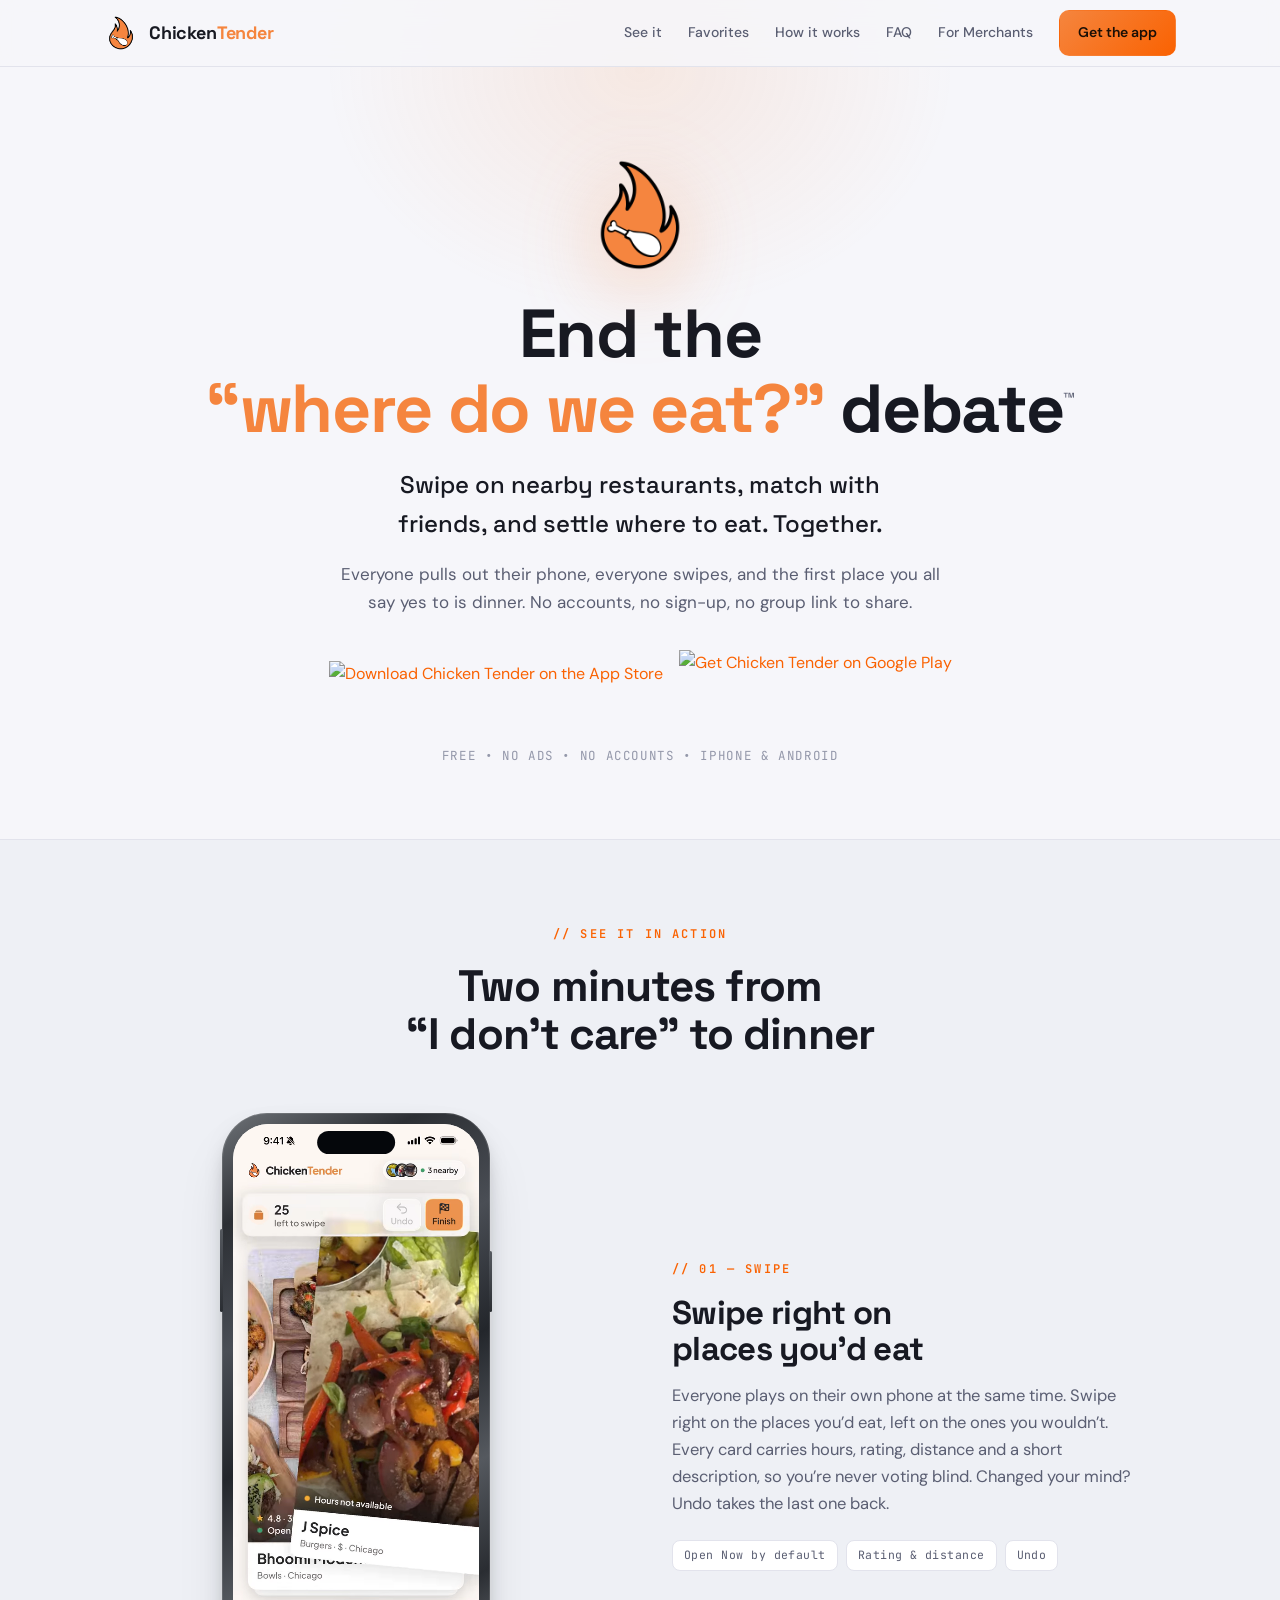
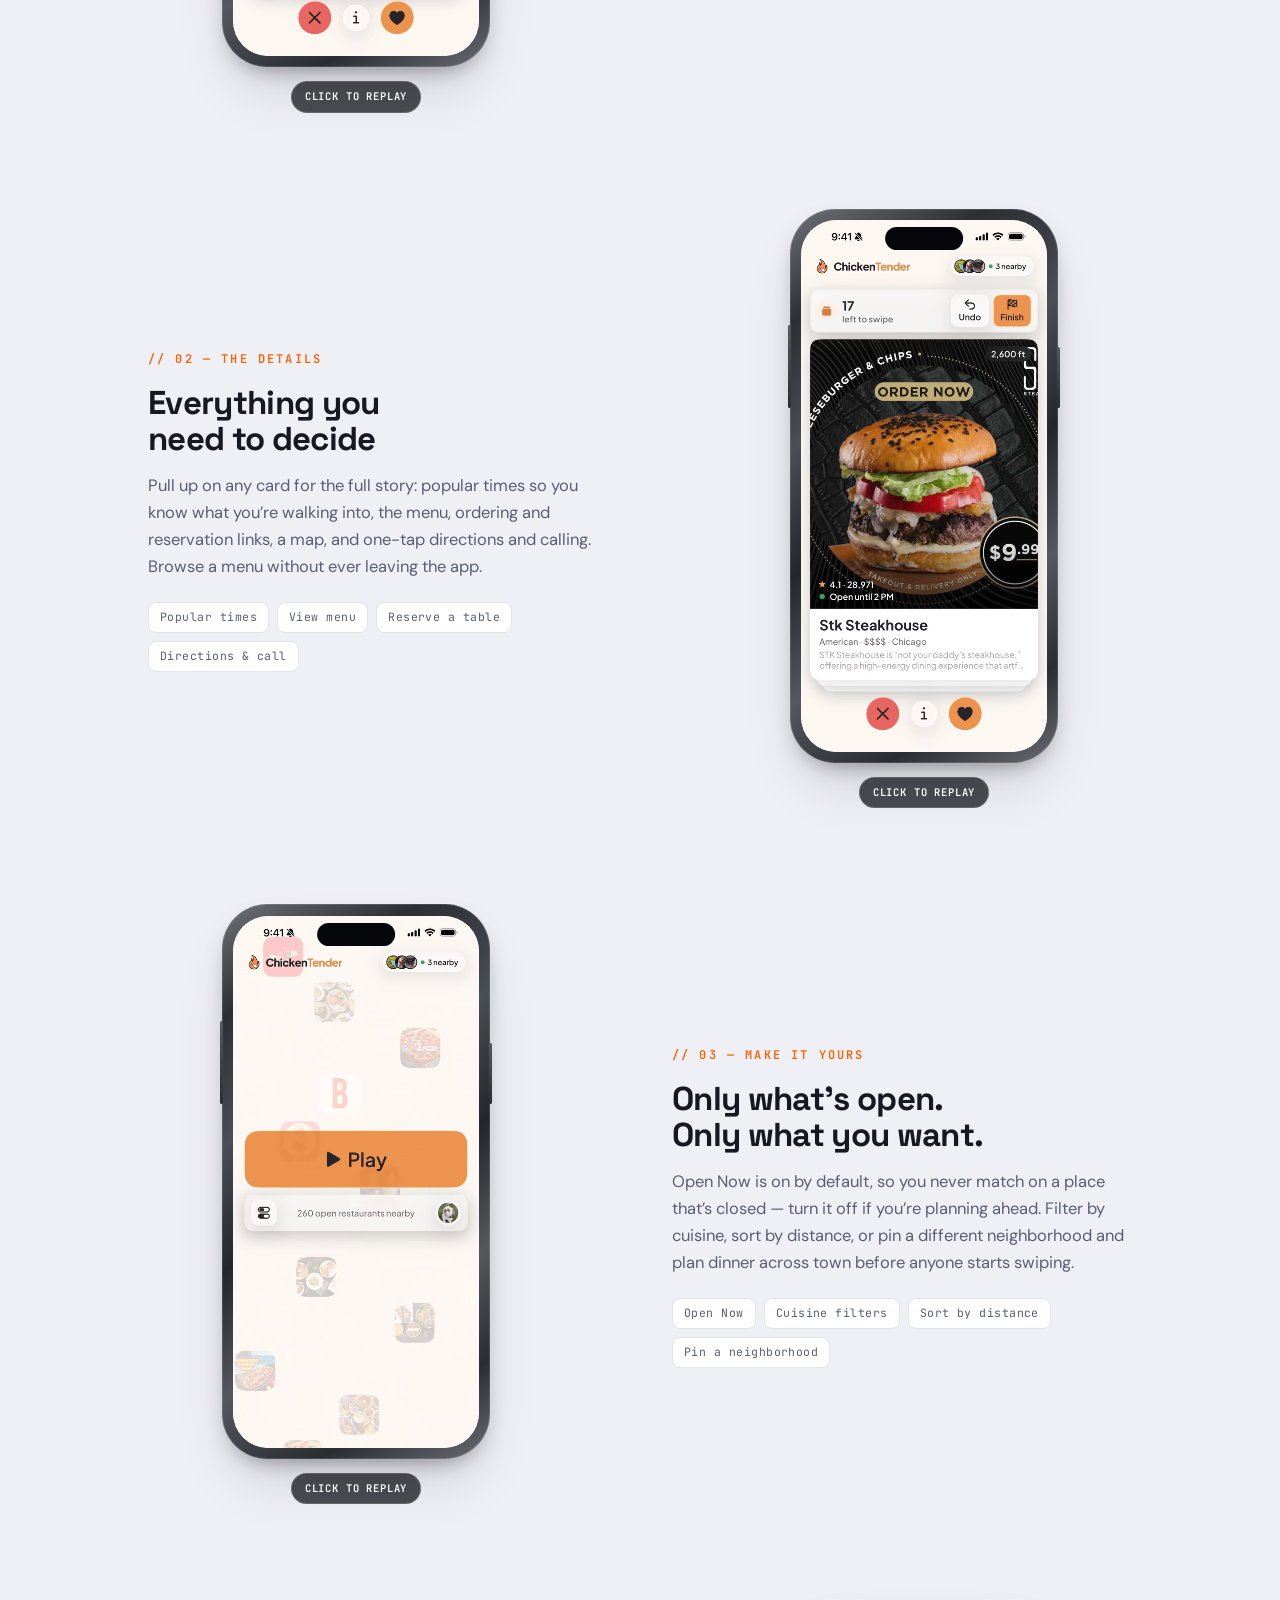
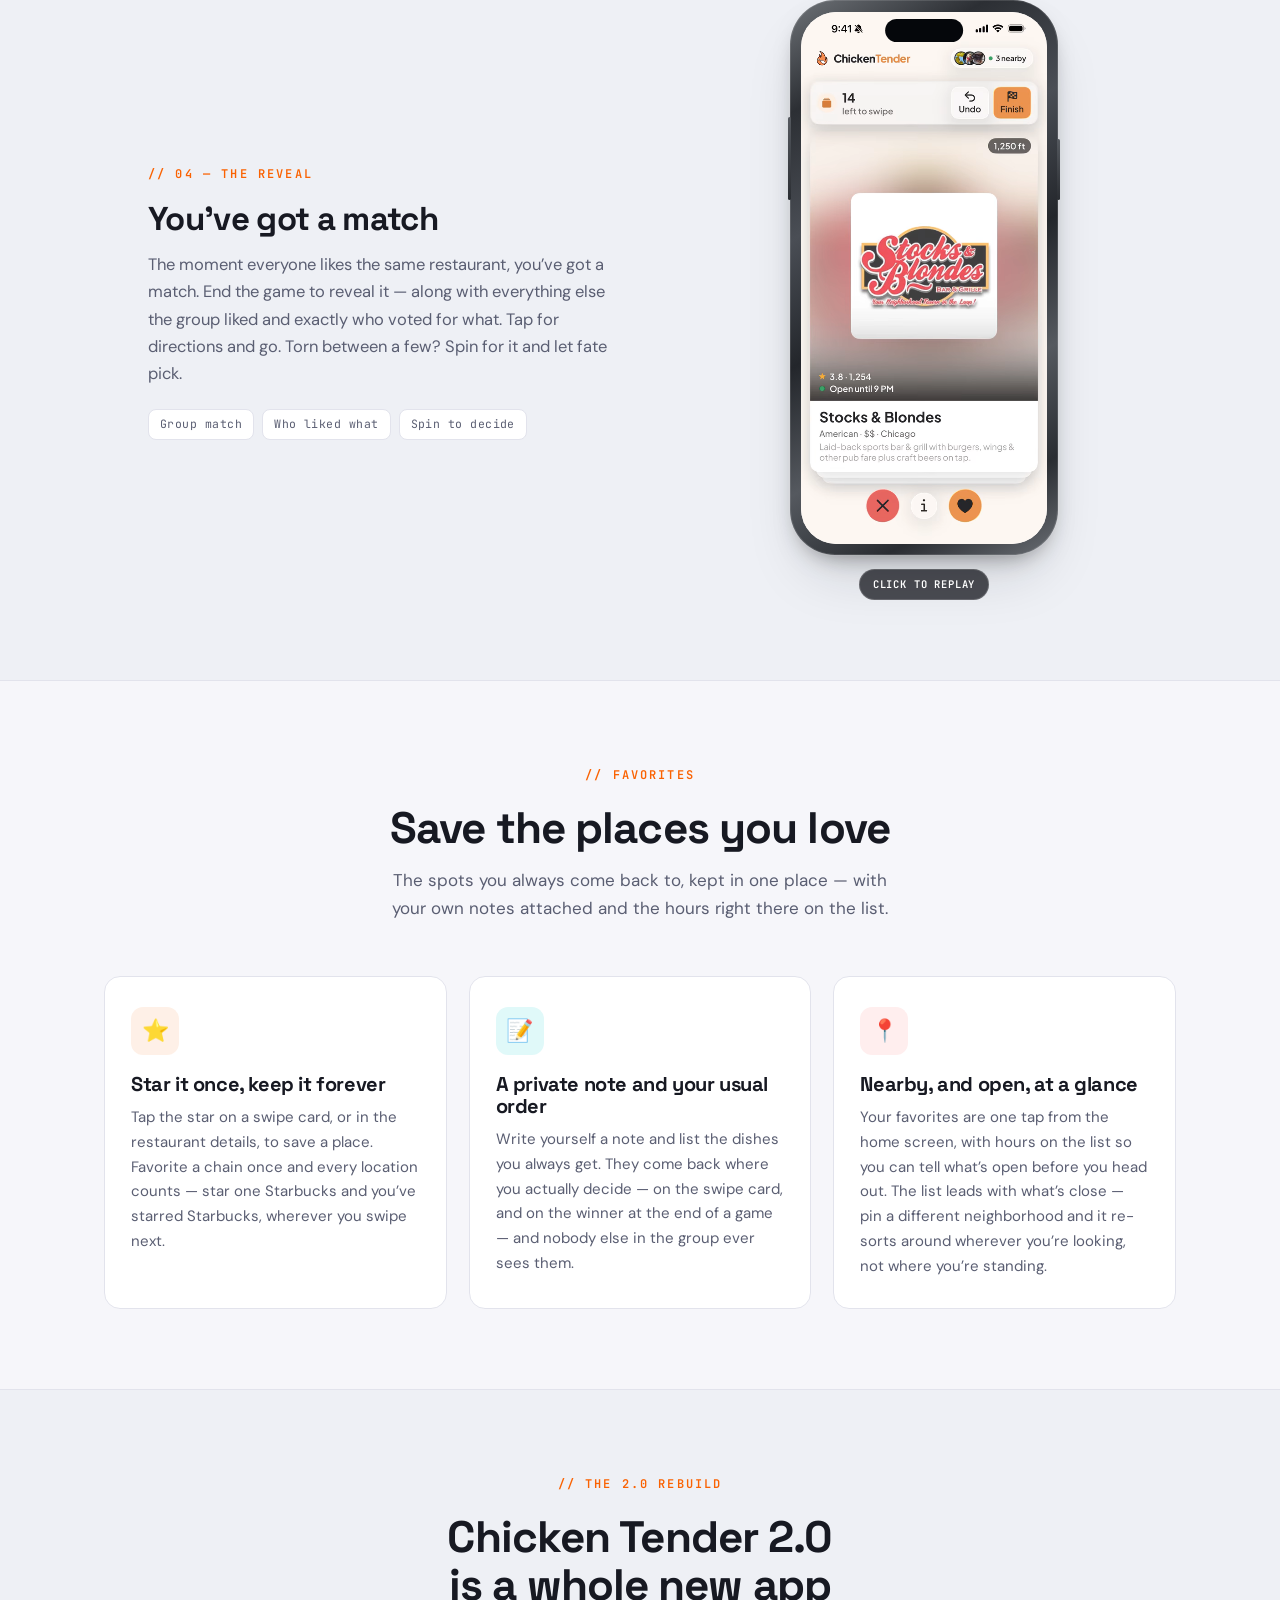
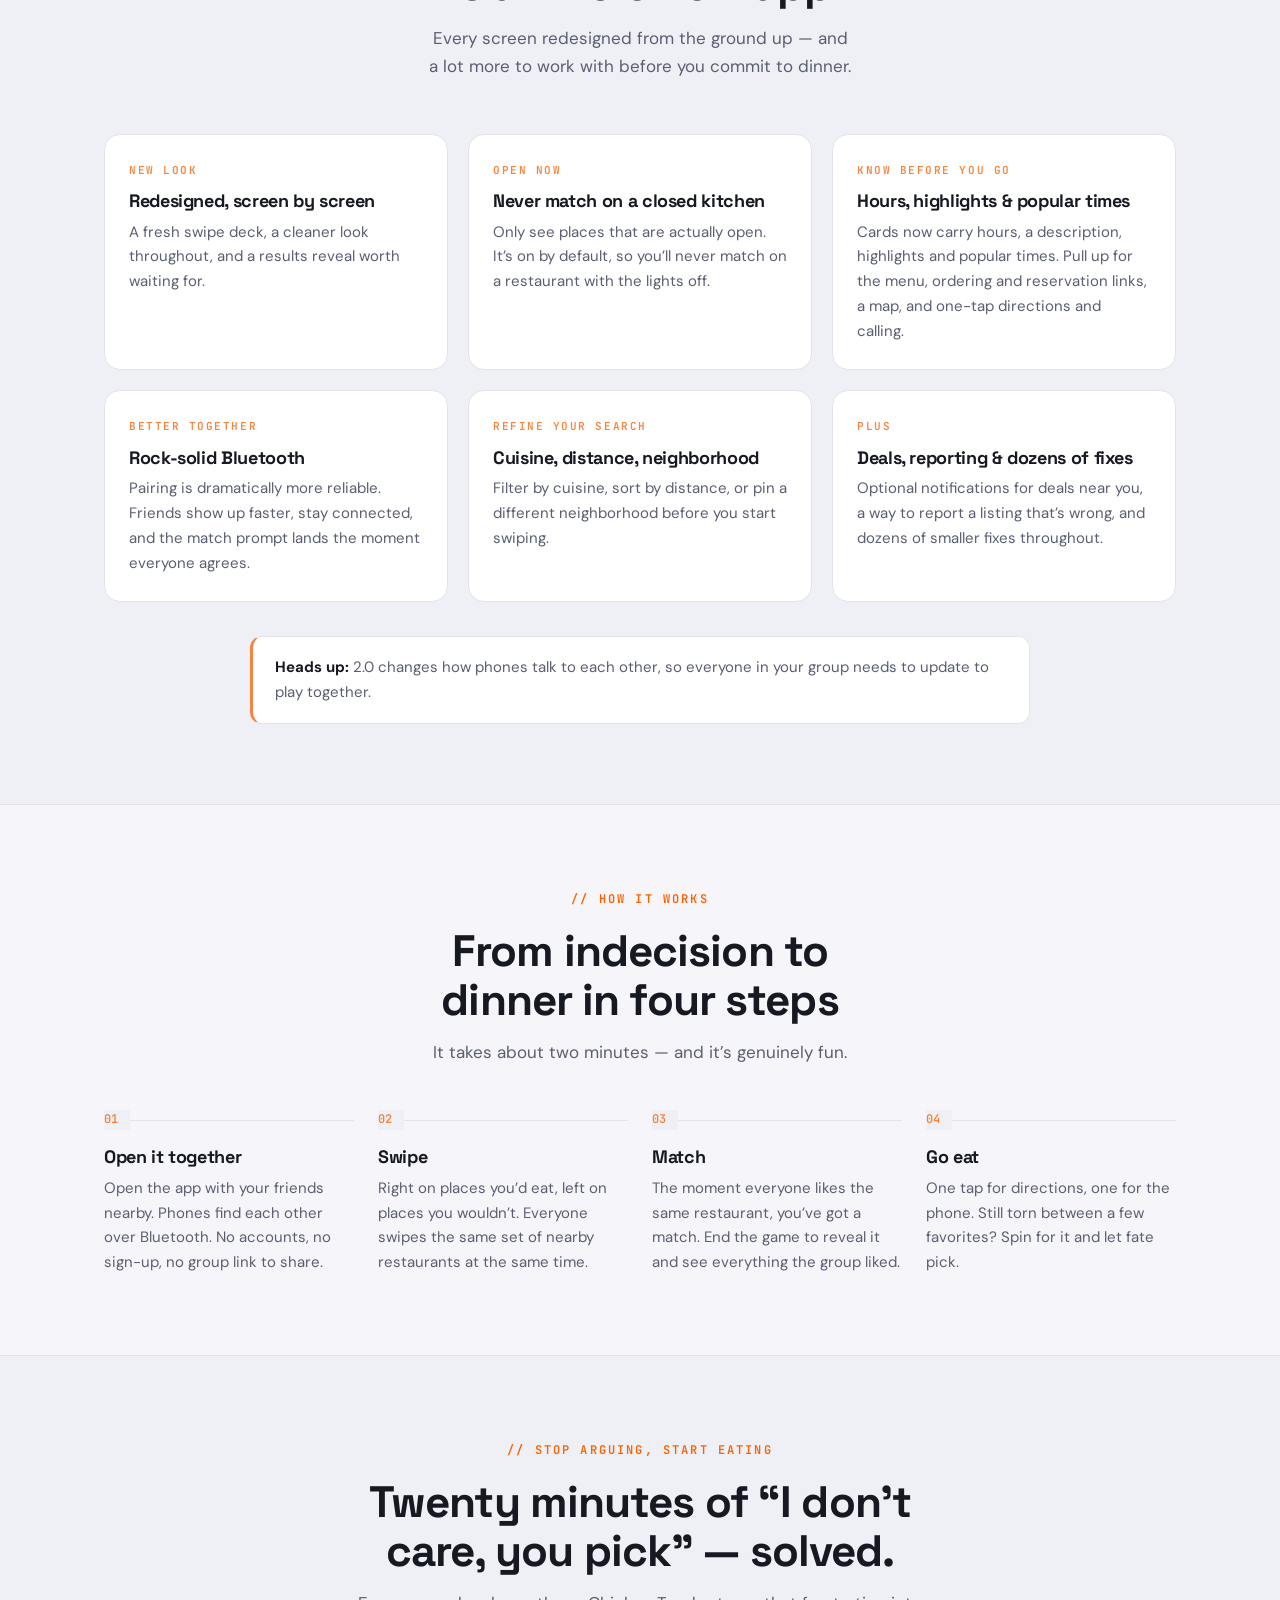
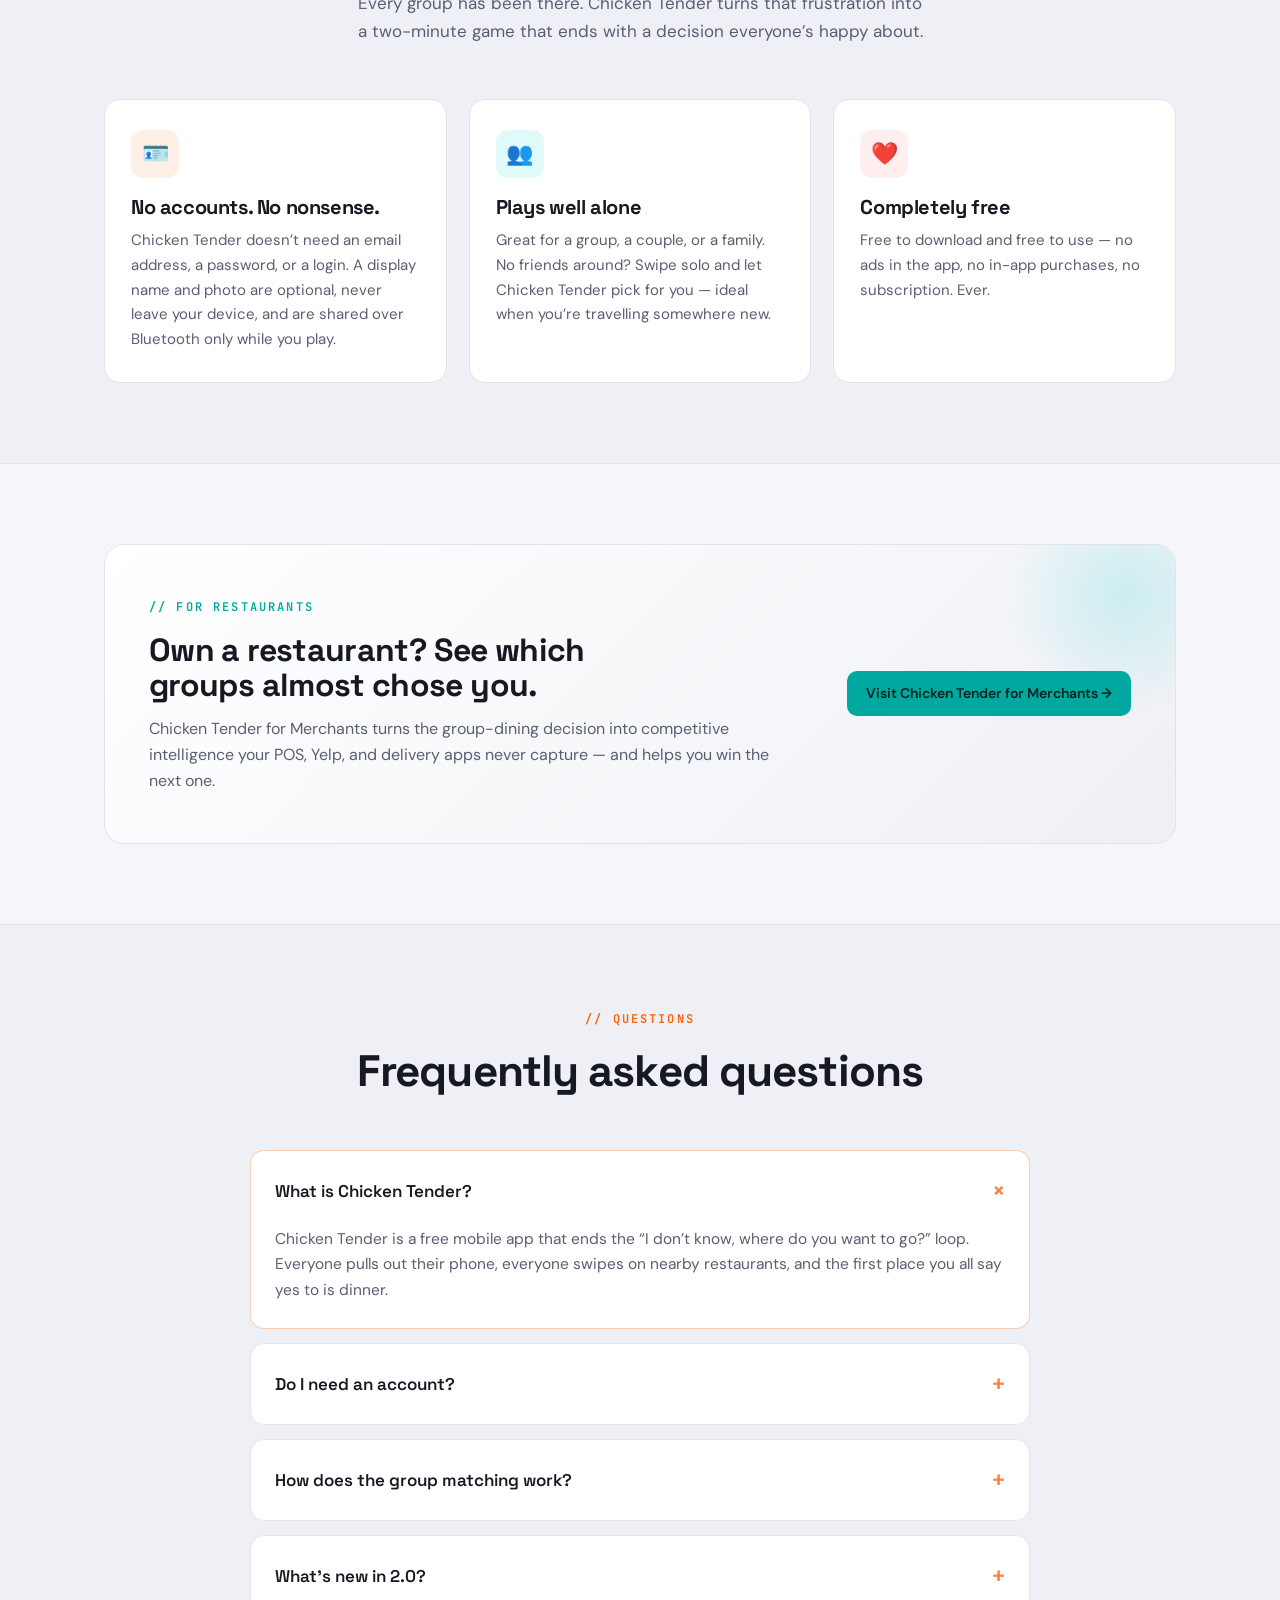
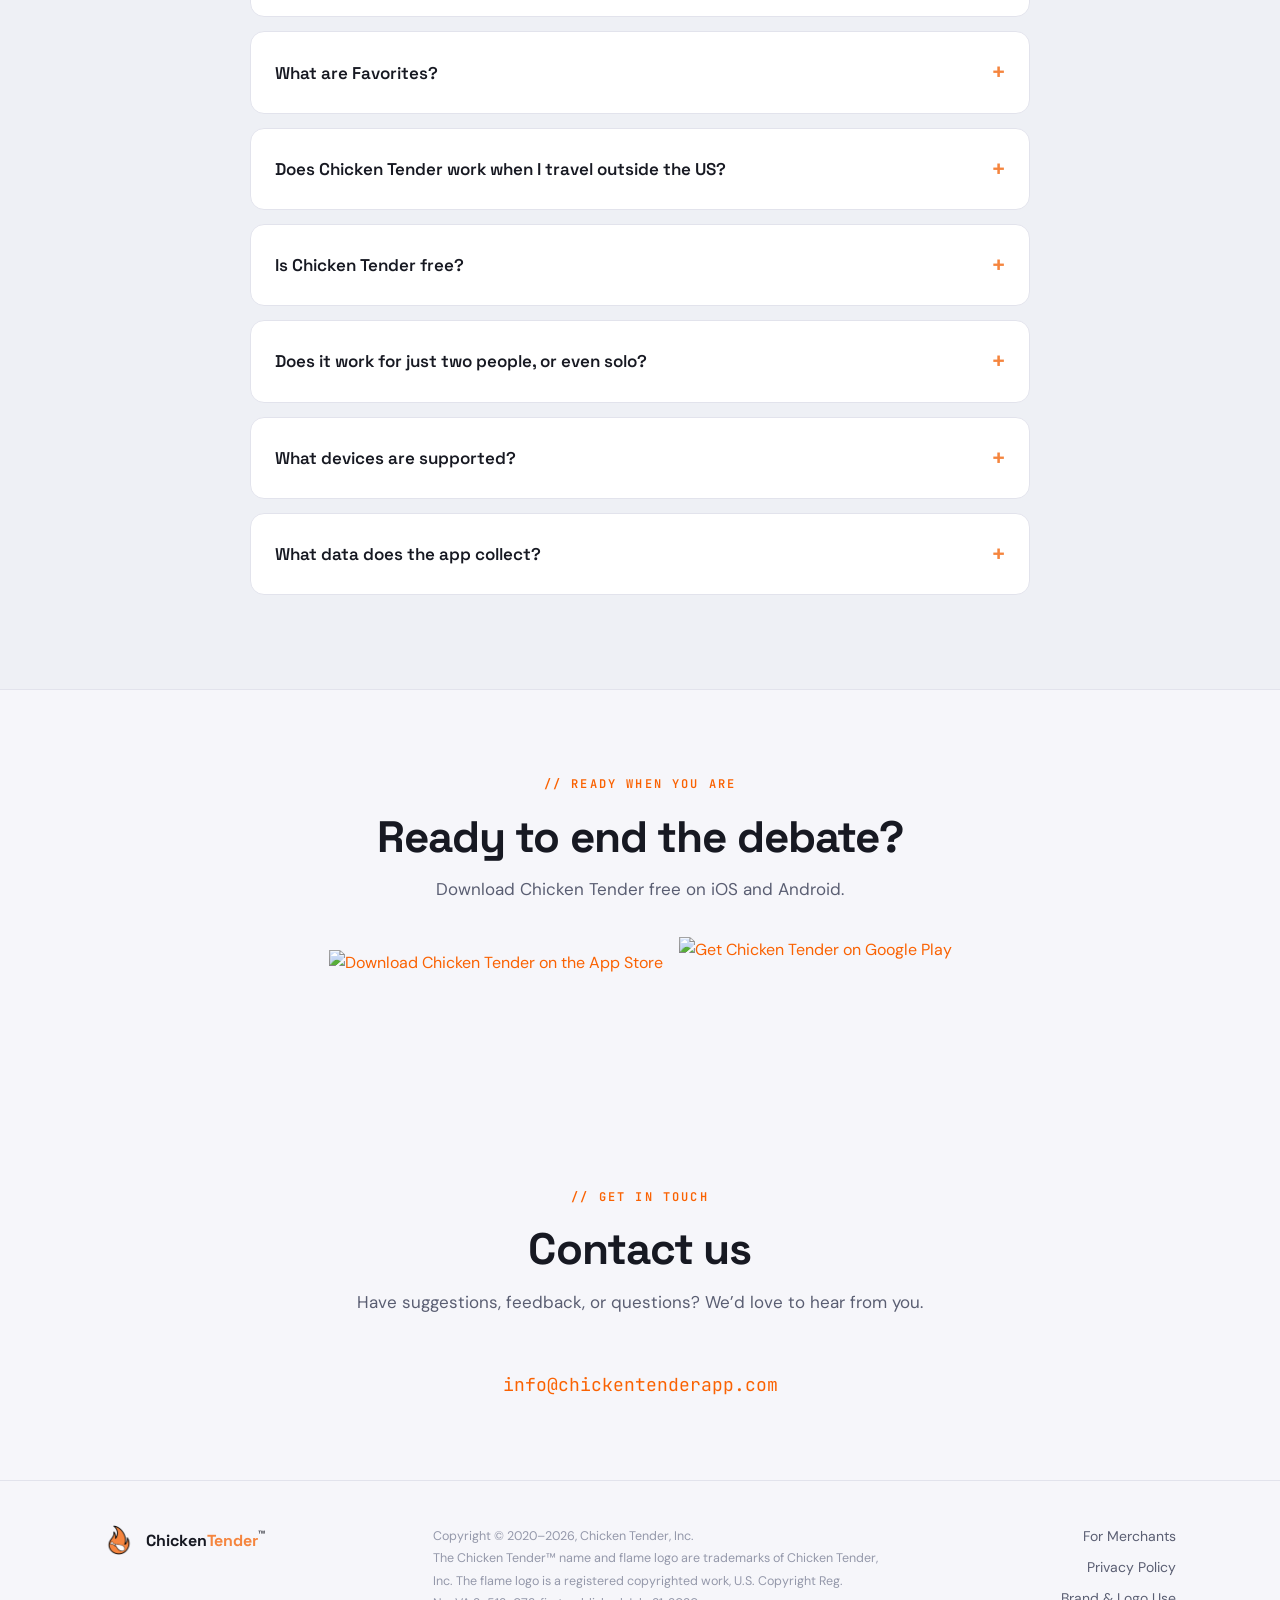
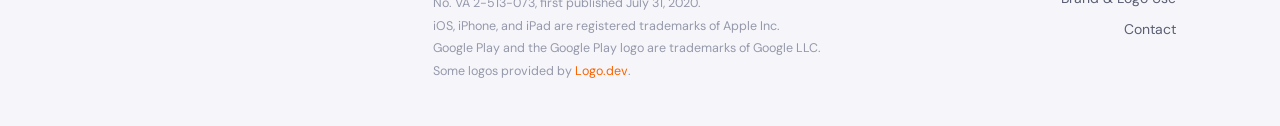
==== commit 35b7b3c5: "use wordmark in footer" ====
--- a/index.html
+++ b/index.html
@@ -606,7 +606,7 @@
             <div>
                 <div class="footer-brand">
                     <img src="./img/flame.png" alt="Chicken Tender, Inc" />
-                    <span>Chicken Tender<sup>&trade;</sup></span>
+                    <span class="wordmark">Chicken<span class="accent">Tender</span><sup>&trade;</sup></span>
                 </div>
             </div>
             <div class="footer-legal">
--- a/css/home.css
+++ b/css/home.css
@@ -431,6 +431,8 @@
 .footer-brand { display: flex; align-items: center; gap: 12px; }
 .footer-brand img { width: 30px; height: 30px; }
 .footer-brand span { font-family: var(--font-display); font-weight: 700; font-size: 16px; }
+.footer-brand .wordmark { color: var(--text); }
+.footer-brand .wordmark .accent { color: var(--accent); }
 .footer-legal { color: var(--text-dim); font-size: 12.5px; line-height: 1.8; max-width: 460px; }
 .footer-links { display: flex; flex-direction: column; gap: 8px; text-align: right; }
 .footer-links a { color: var(--text-muted); font-size: 14px; }
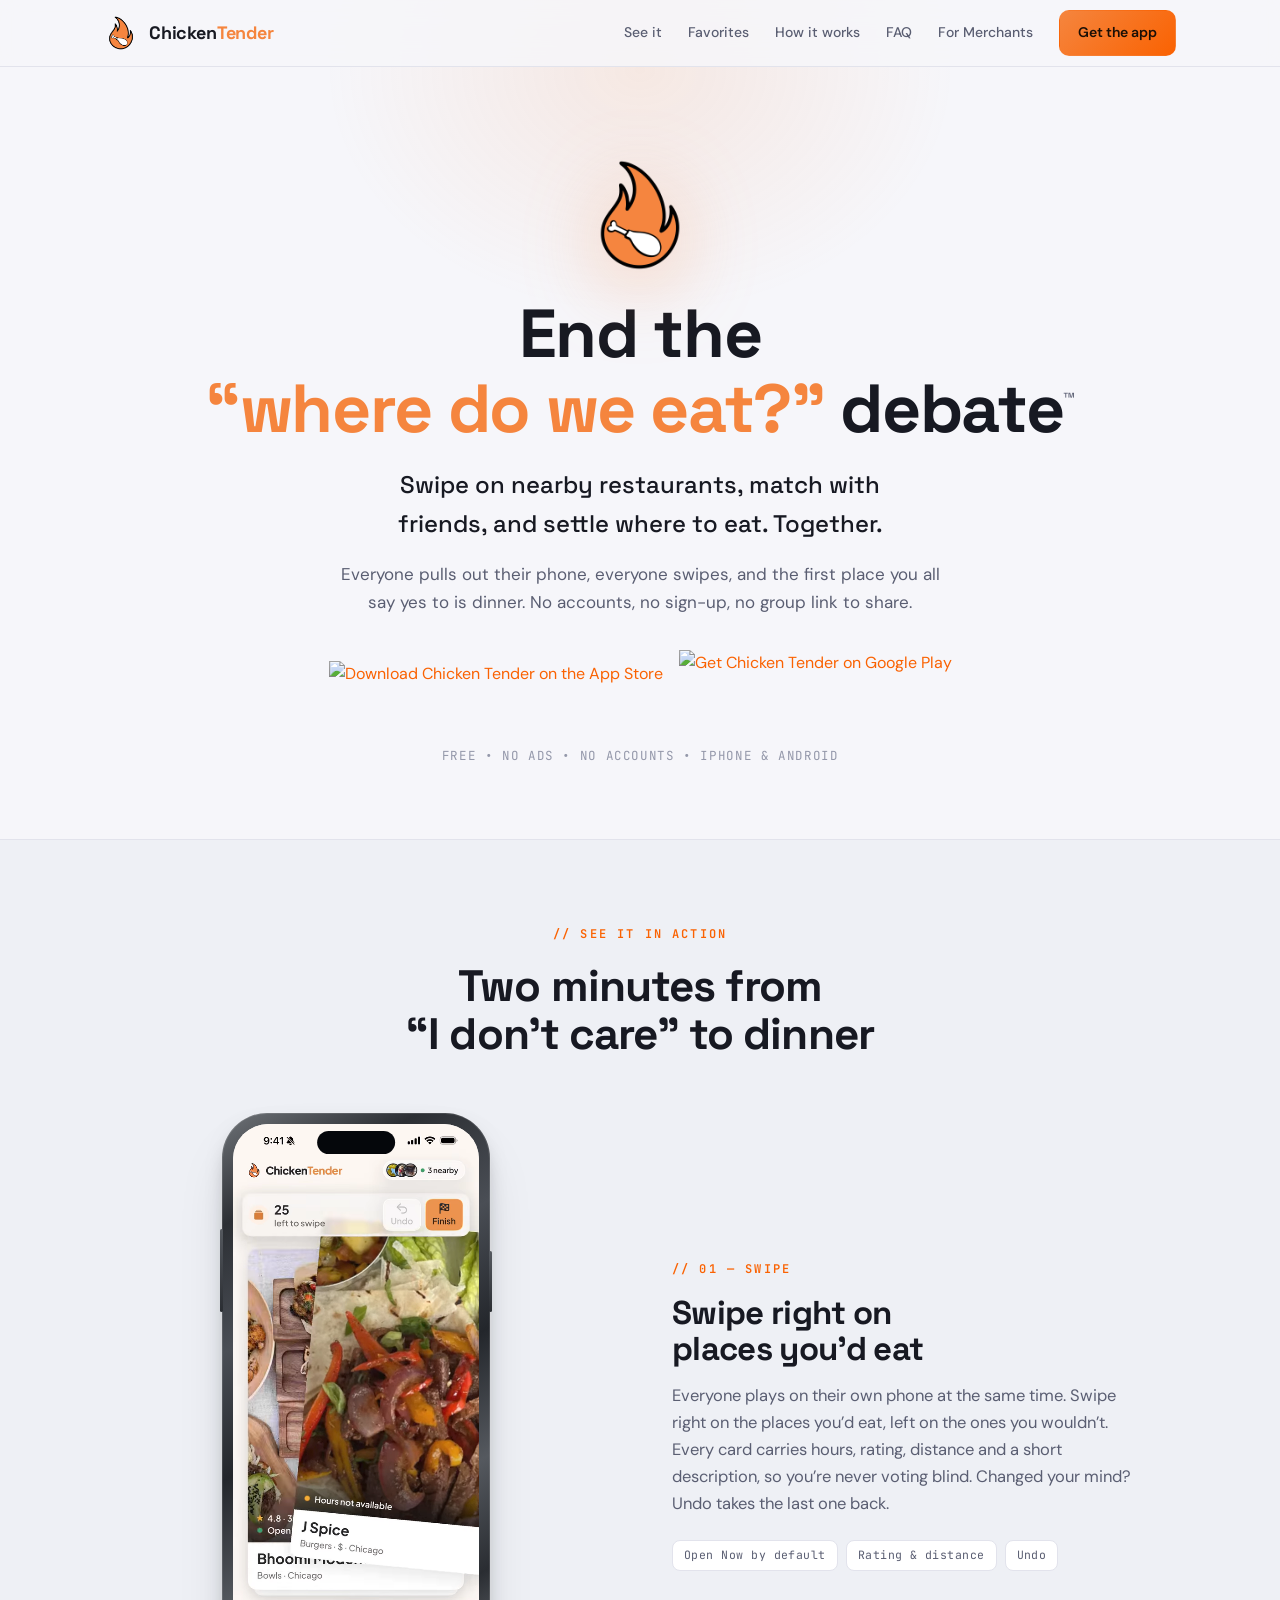
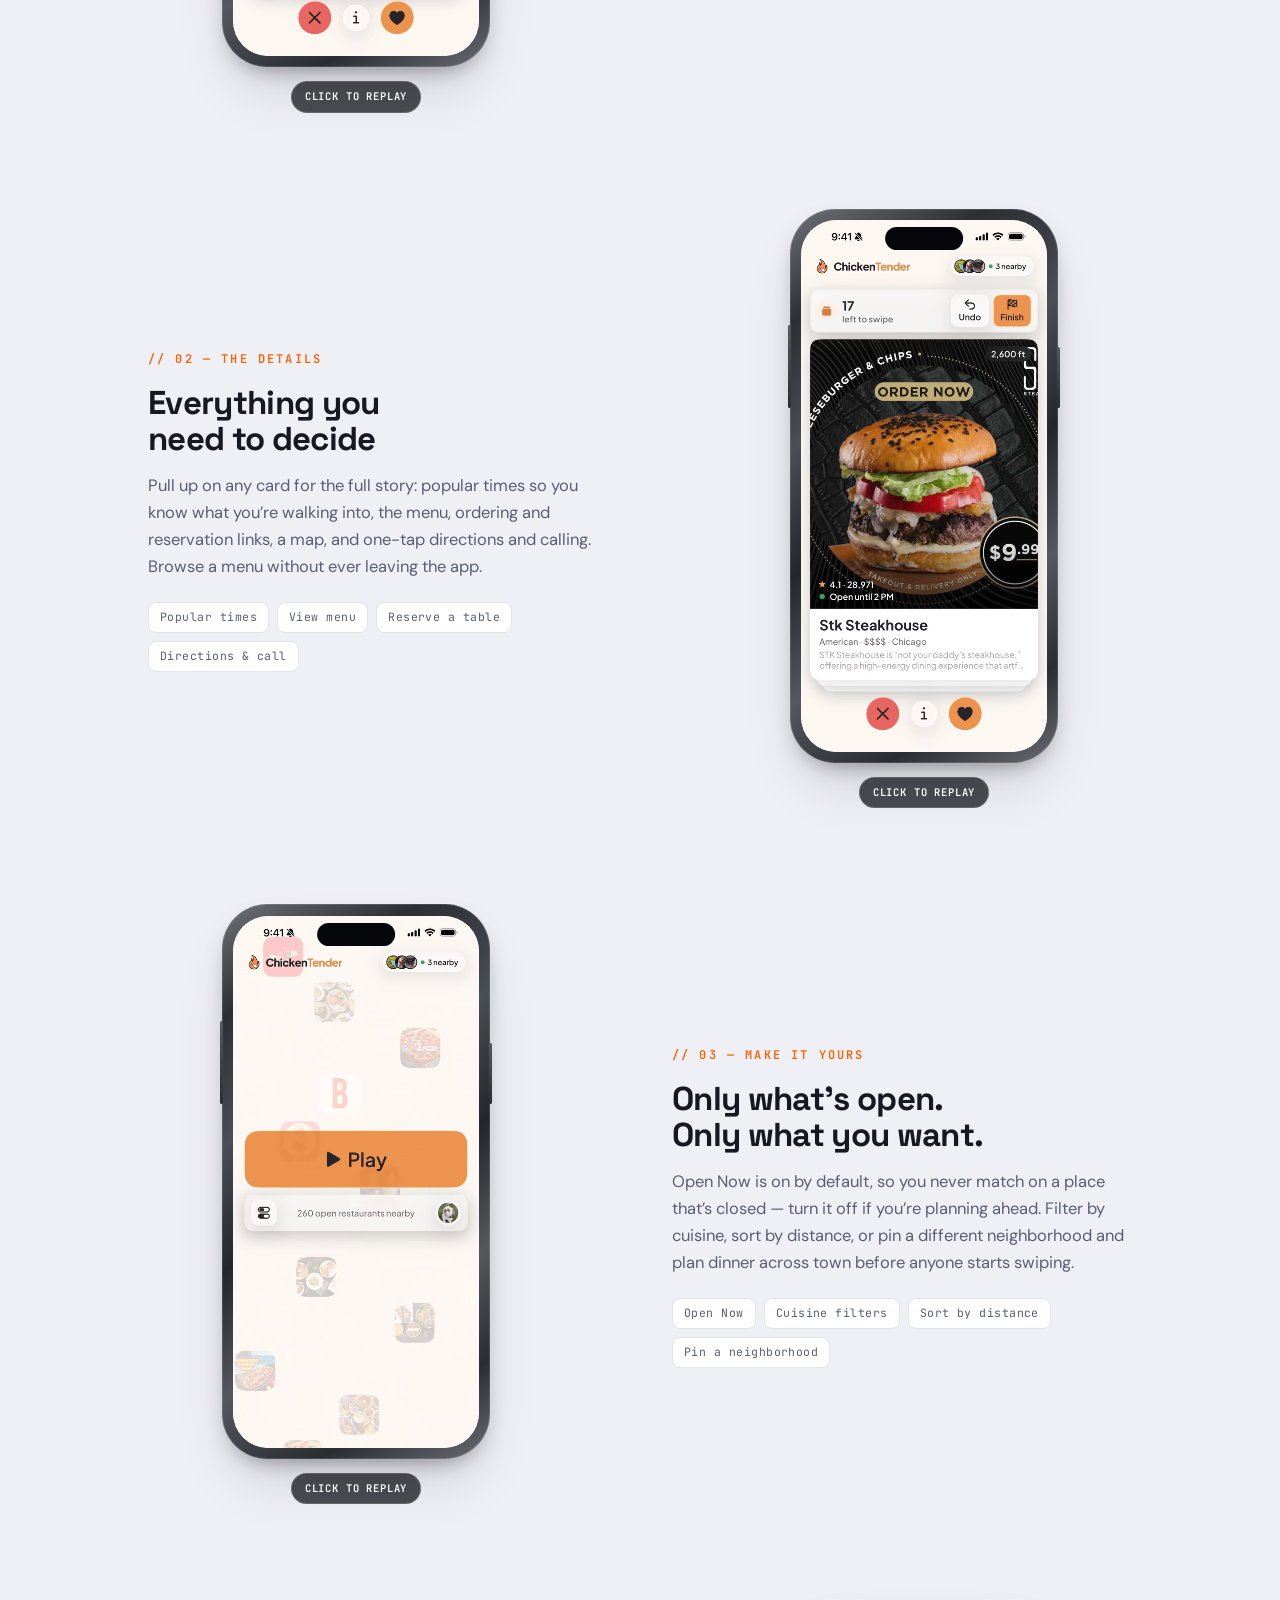
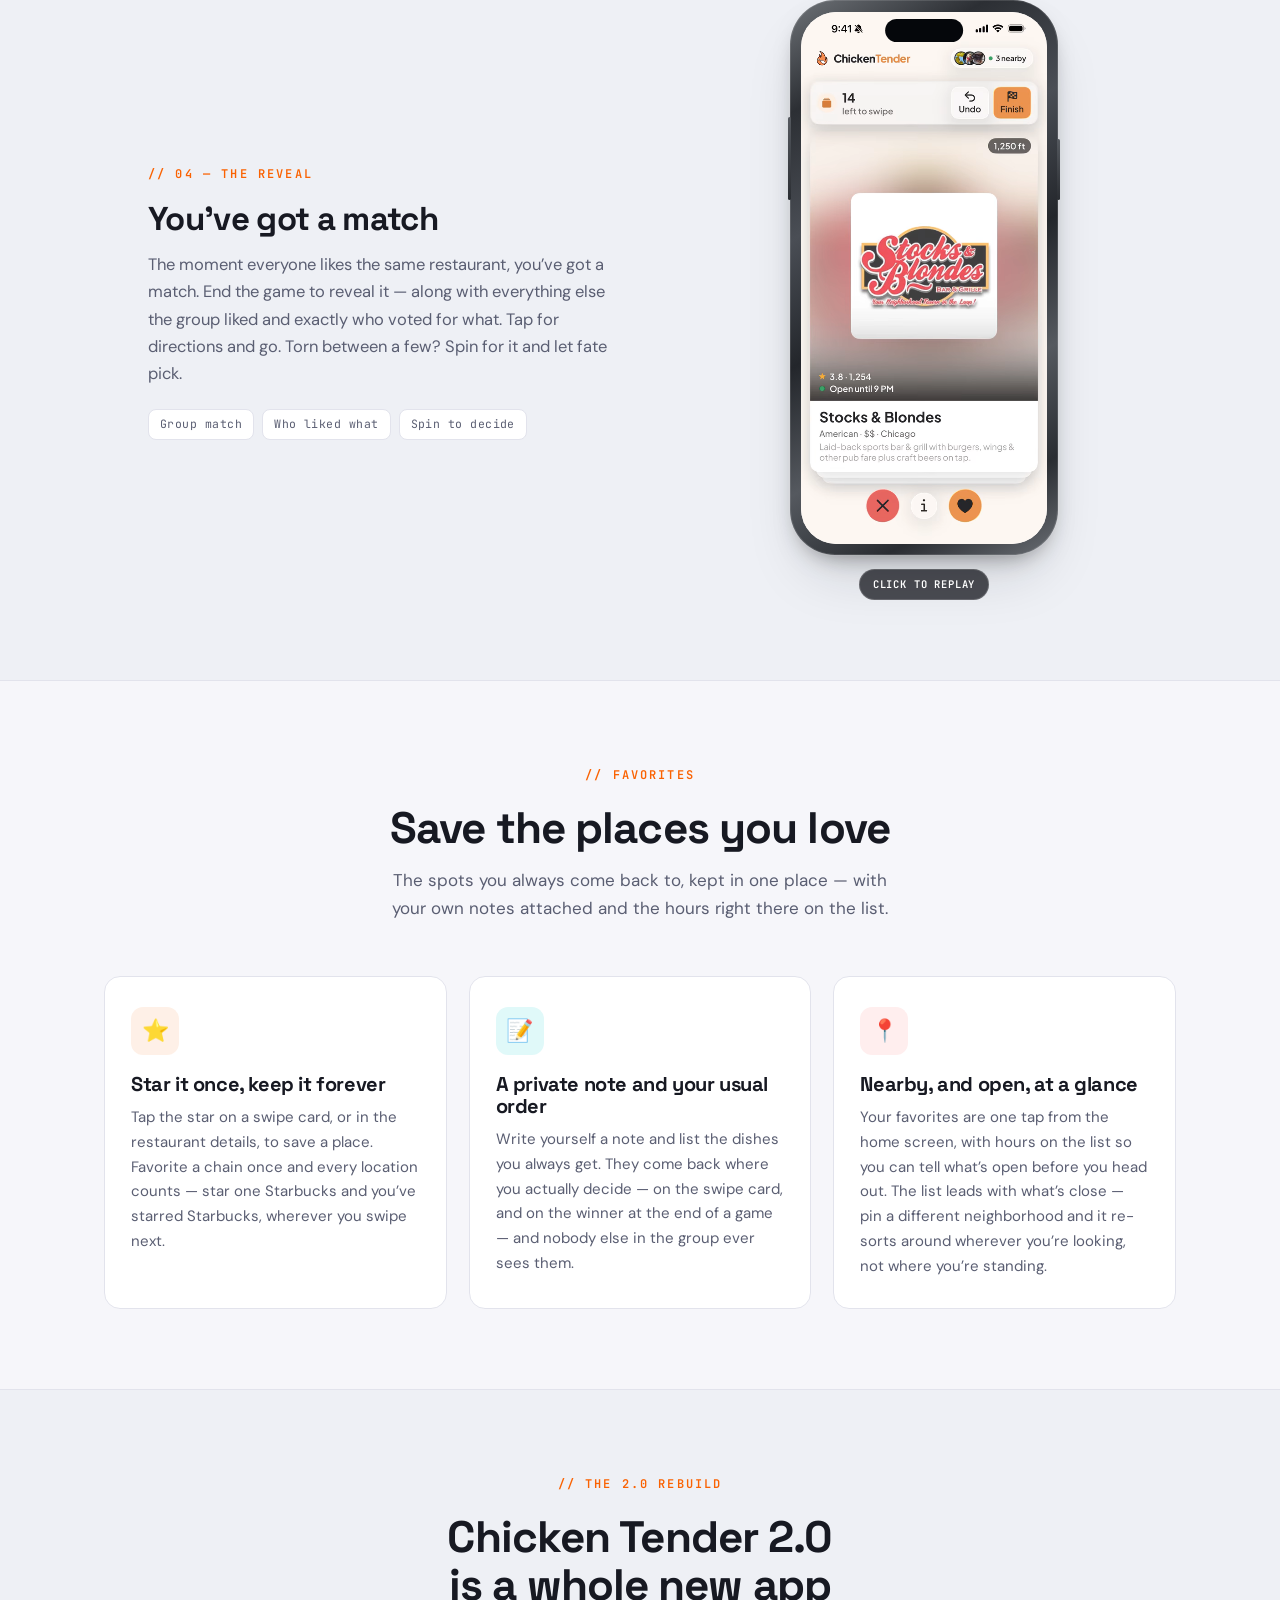
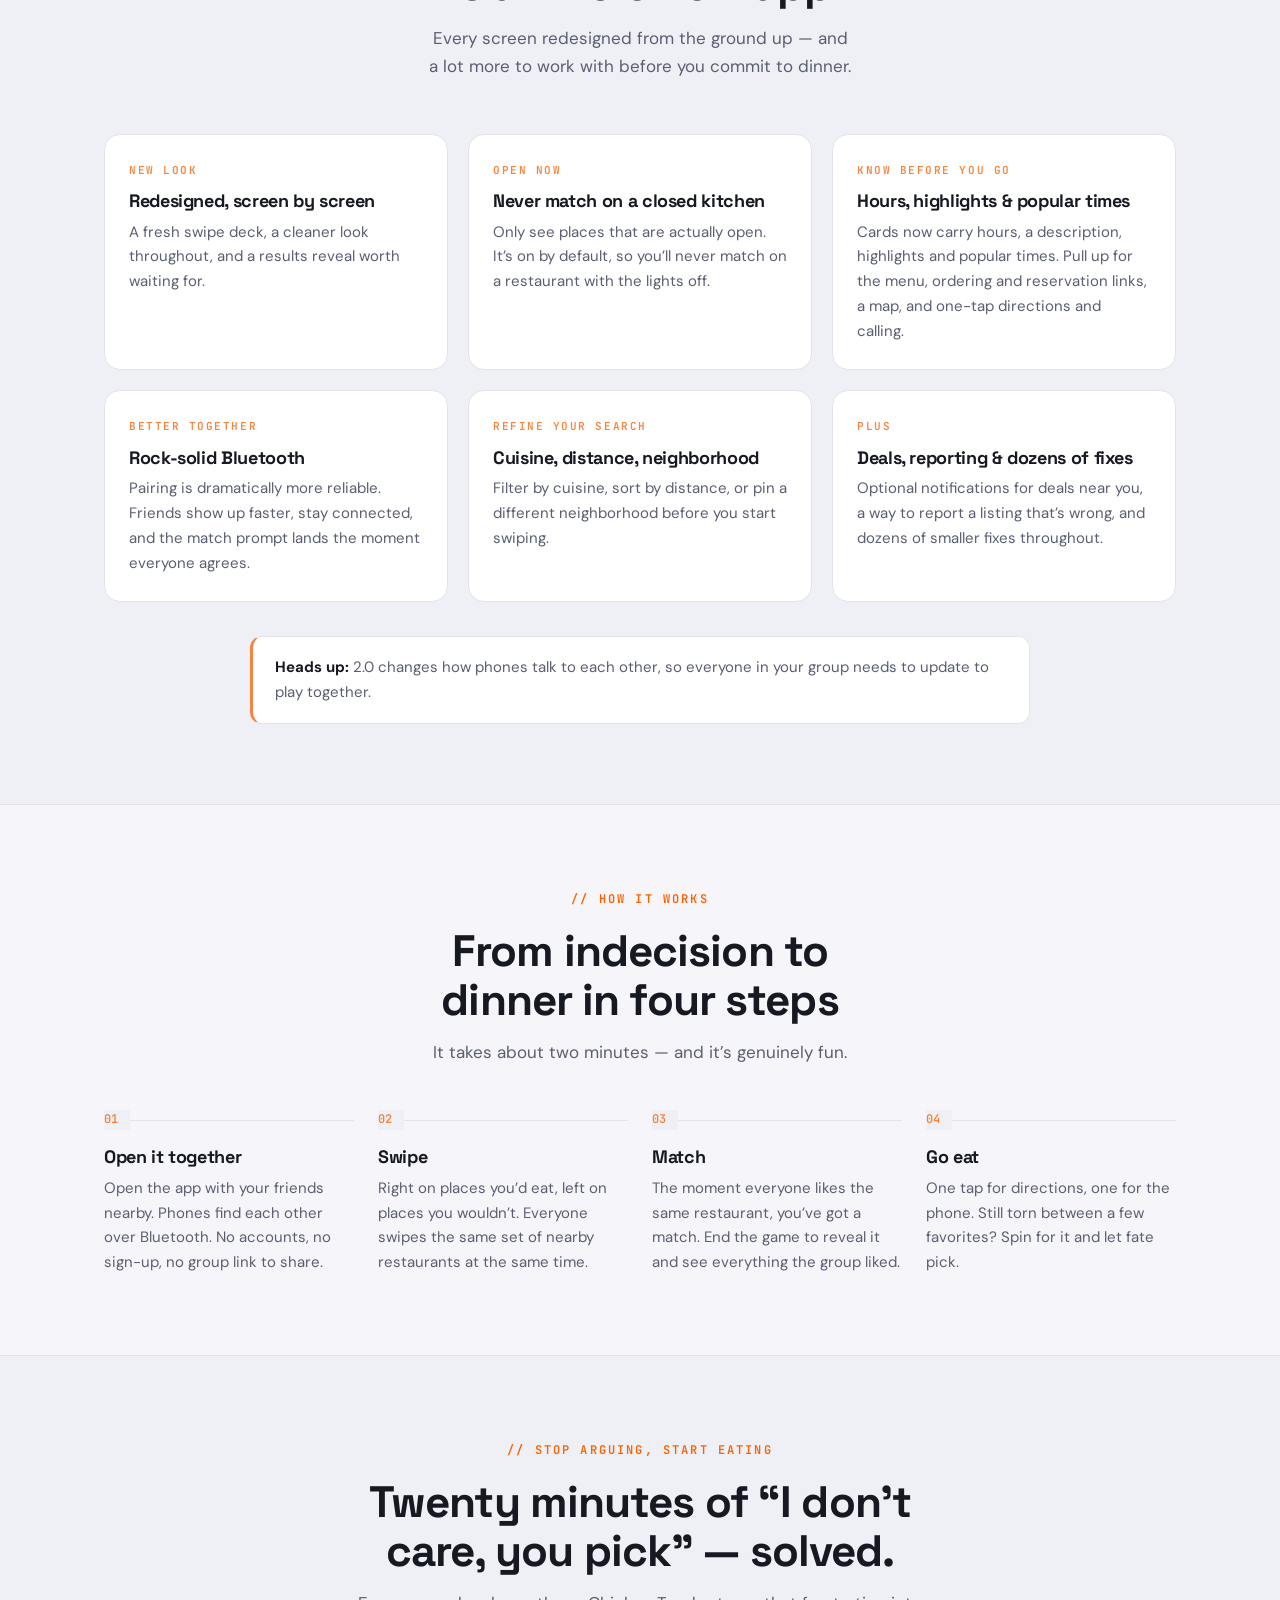
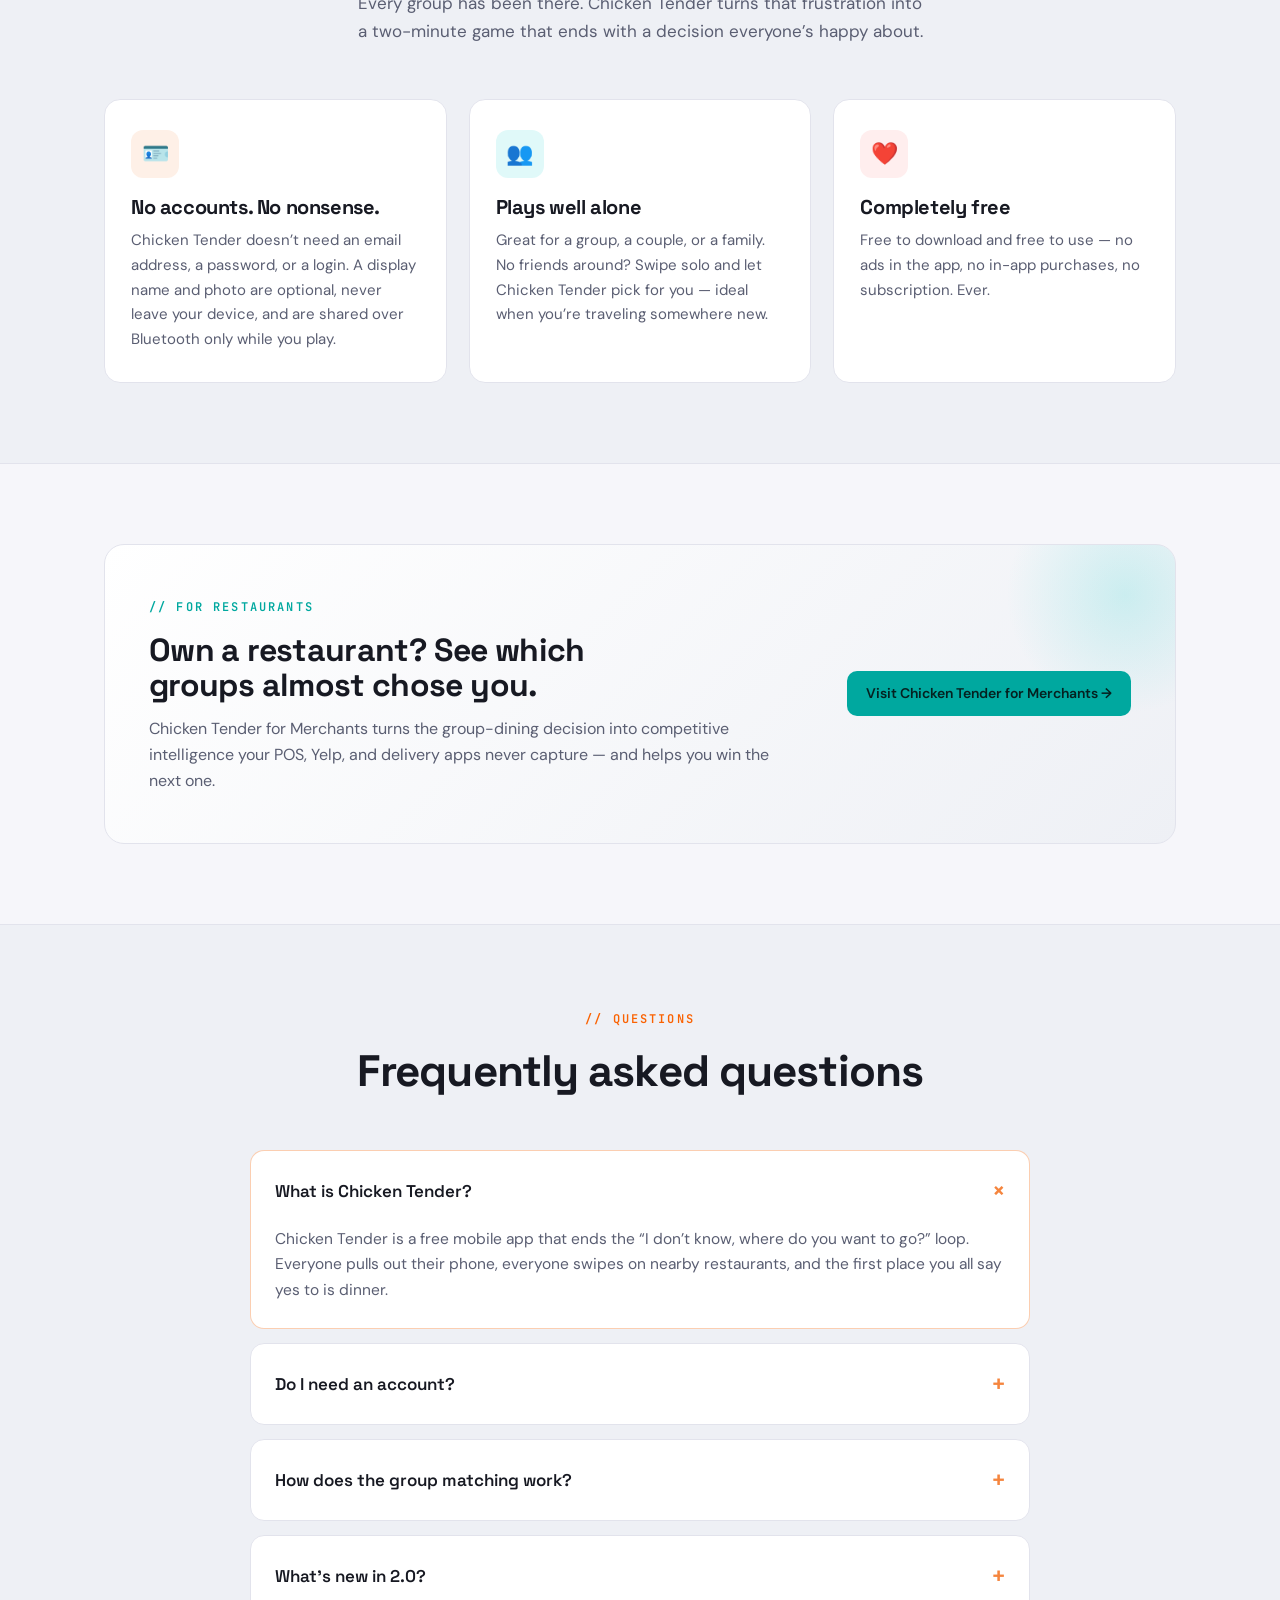
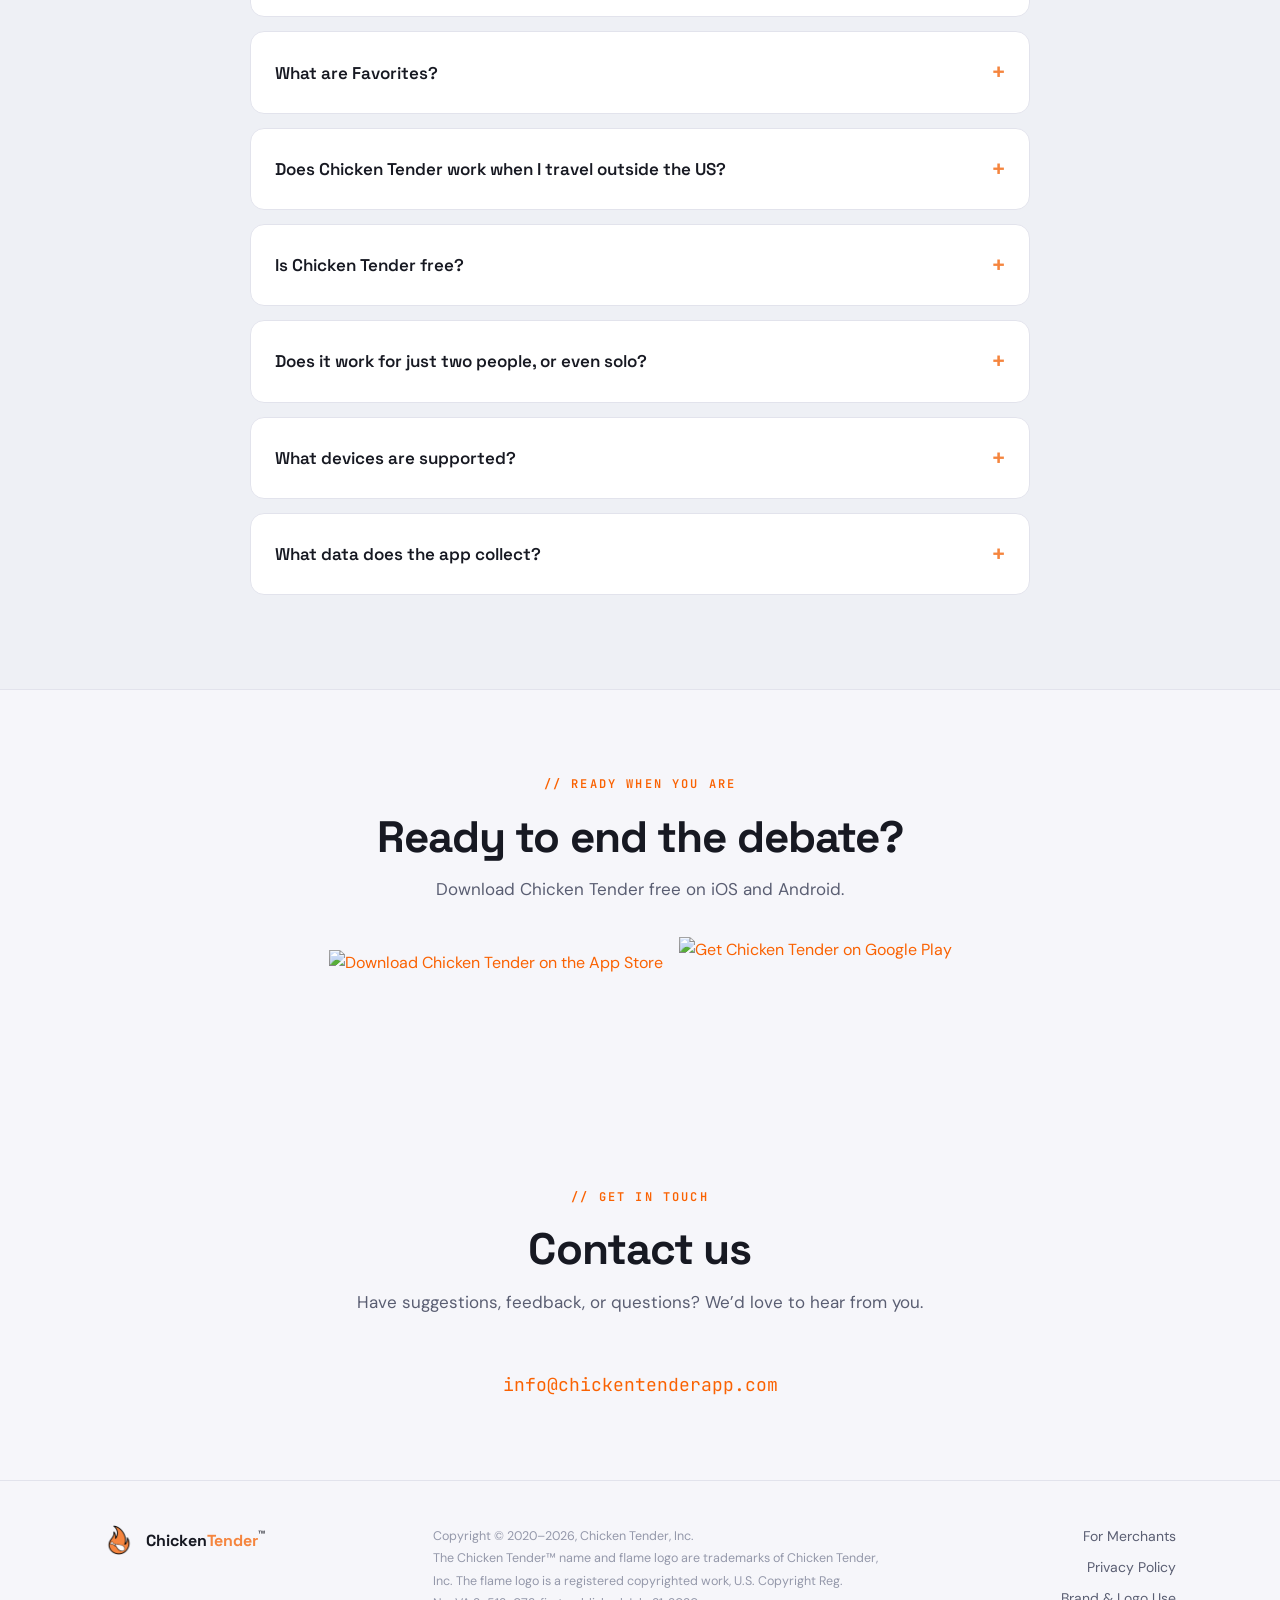
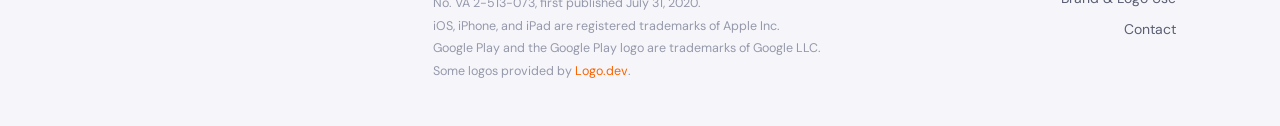
==== commit 07a47bb9: "freedom spelling" ====
--- a/index.html
+++ b/index.html
@@ -6,7 +6,7 @@
     <meta charset="utf-8">
     <meta http-equiv="X-UA-Compatible" content="IE=edge">
     <meta name="viewport" content="width=device-width, initial-scale=1">
-    <meta name="description" content="Chicken Tender is the free app that ends the 'where do you want to eat?' debate. Swipe on nearby restaurants with friends, match, and go eat. Save your go-to spots to Favorites with private notes and hours, filter to what&#39;s open now, and swipe together at home or travelling abroad. Free on iPhone &amp; Android.">
+    <meta name="description" content="Chicken Tender is the free app that ends the 'where do you want to eat?' debate. Swipe on nearby restaurants with friends, match, and go eat. Save your go-to spots to Favorites with private notes and hours, filter to what&#39;s open now, and swipe together at home or traveling abroad. Free on iPhone &amp; Android.">
     <meta name="keywords" content="Chicken Tender, restaurant picker app, where to eat app, food decision app, group dining app, restaurant swipe app, date night app, indecision app, free restaurant app, open now restaurants">
     <meta name="author" content="Chicken Tender, Inc">
     <meta name="theme-color" content="#0f1117" media="(prefers-color-scheme: dark)">
@@ -178,7 +178,7 @@
           "name": "Does Chicken Tender work for one person?",
           "acceptedAnswer": {
             "@type": "Answer",
-            "text": "Yes. No friends around? Swipe solo and let Chicken Tender pick for you. It's great when you're travelling or exploring a new neighborhood."
+            "text": "Yes. No friends around? Swipe solo and let Chicken Tender pick for you. It's great when you're traveling or exploring a new neighborhood."
           }
         },
         {
@@ -497,7 +497,7 @@
                 <div class="card green">
                     <div class="ico">👥</div>
                     <h4>Plays well alone</h4>
-                    <p>Great for a group, a couple, or a family. No friends around? Swipe solo and let Chicken Tender pick for you &mdash; ideal when you&rsquo;re travelling somewhere new.</p>
+                    <p>Great for a group, a couple, or a family. No friends around? Swipe solo and let Chicken Tender pick for you &mdash; ideal when you&rsquo;re traveling somewhere new.</p>
                 </div>
                 <div class="card red">
                     <div class="ico">❤️</div>
@@ -560,7 +560,7 @@
                 </details>
                 <details>
                     <summary>Does it work for just two people, or even solo?</summary>
-                    <p>Absolutely. It works great for couples on date night, families picking dinner, and large groups of friends. No friends around? Swipe solo and let Chicken Tender pick for you &mdash; perfect when you&rsquo;re travelling or exploring a new neighborhood.</p>
+                    <p>Absolutely. It works great for couples on date night, families picking dinner, and large groups of friends. No friends around? Swipe solo and let Chicken Tender pick for you &mdash; perfect when you&rsquo;re traveling or exploring a new neighborhood.</p>
                 </details>
                 <details>
                     <summary>What devices are supported?</summary>
--- a/css/home.css
+++ b/css/home.css
@@ -585,7 +585,7 @@
    restarted it. Replay is a click or a tap now, on every device. */
 .device.is-idle .device-hint { opacity: 1; }
 
-/* big centred play glyph when motion is reduced or autoplay is blocked */
+/* big centered play glyph when motion is reduced or autoplay is blocked */
 .device-play {
   position: absolute;
   inset: 0;
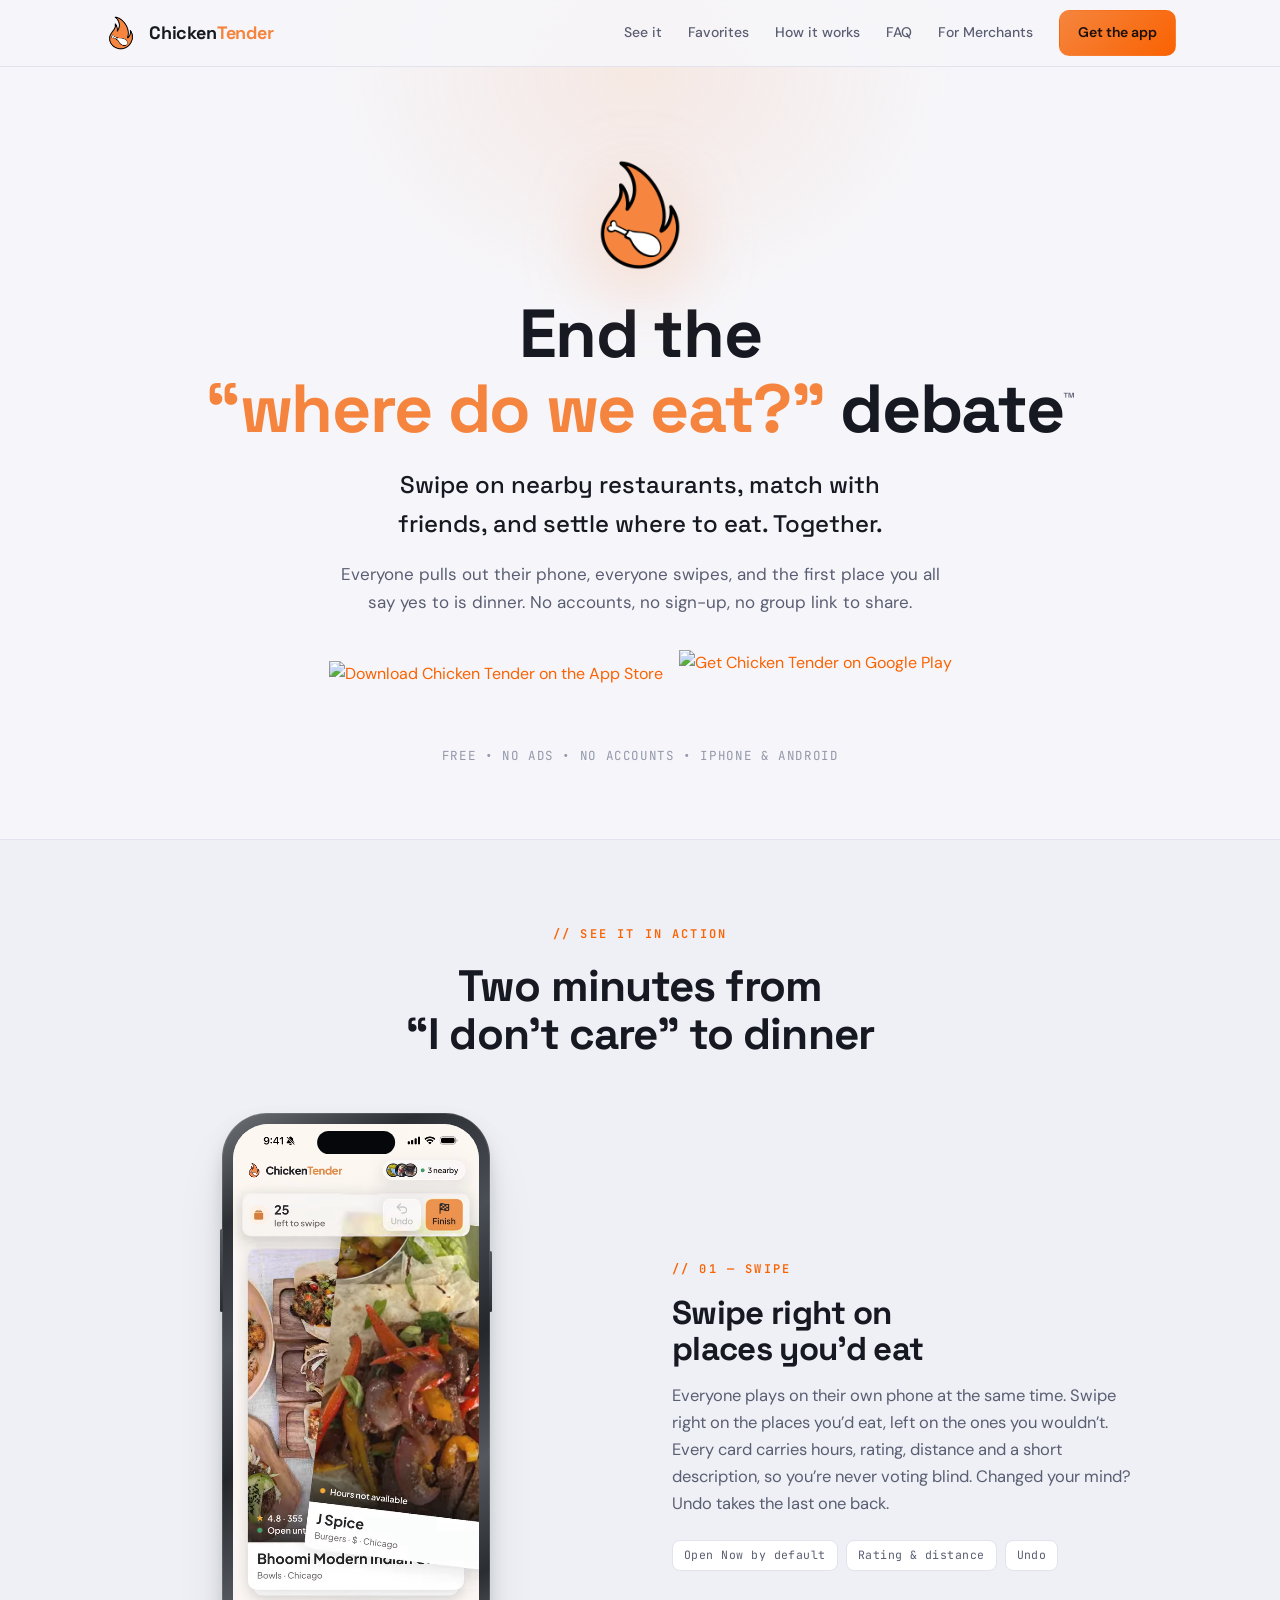
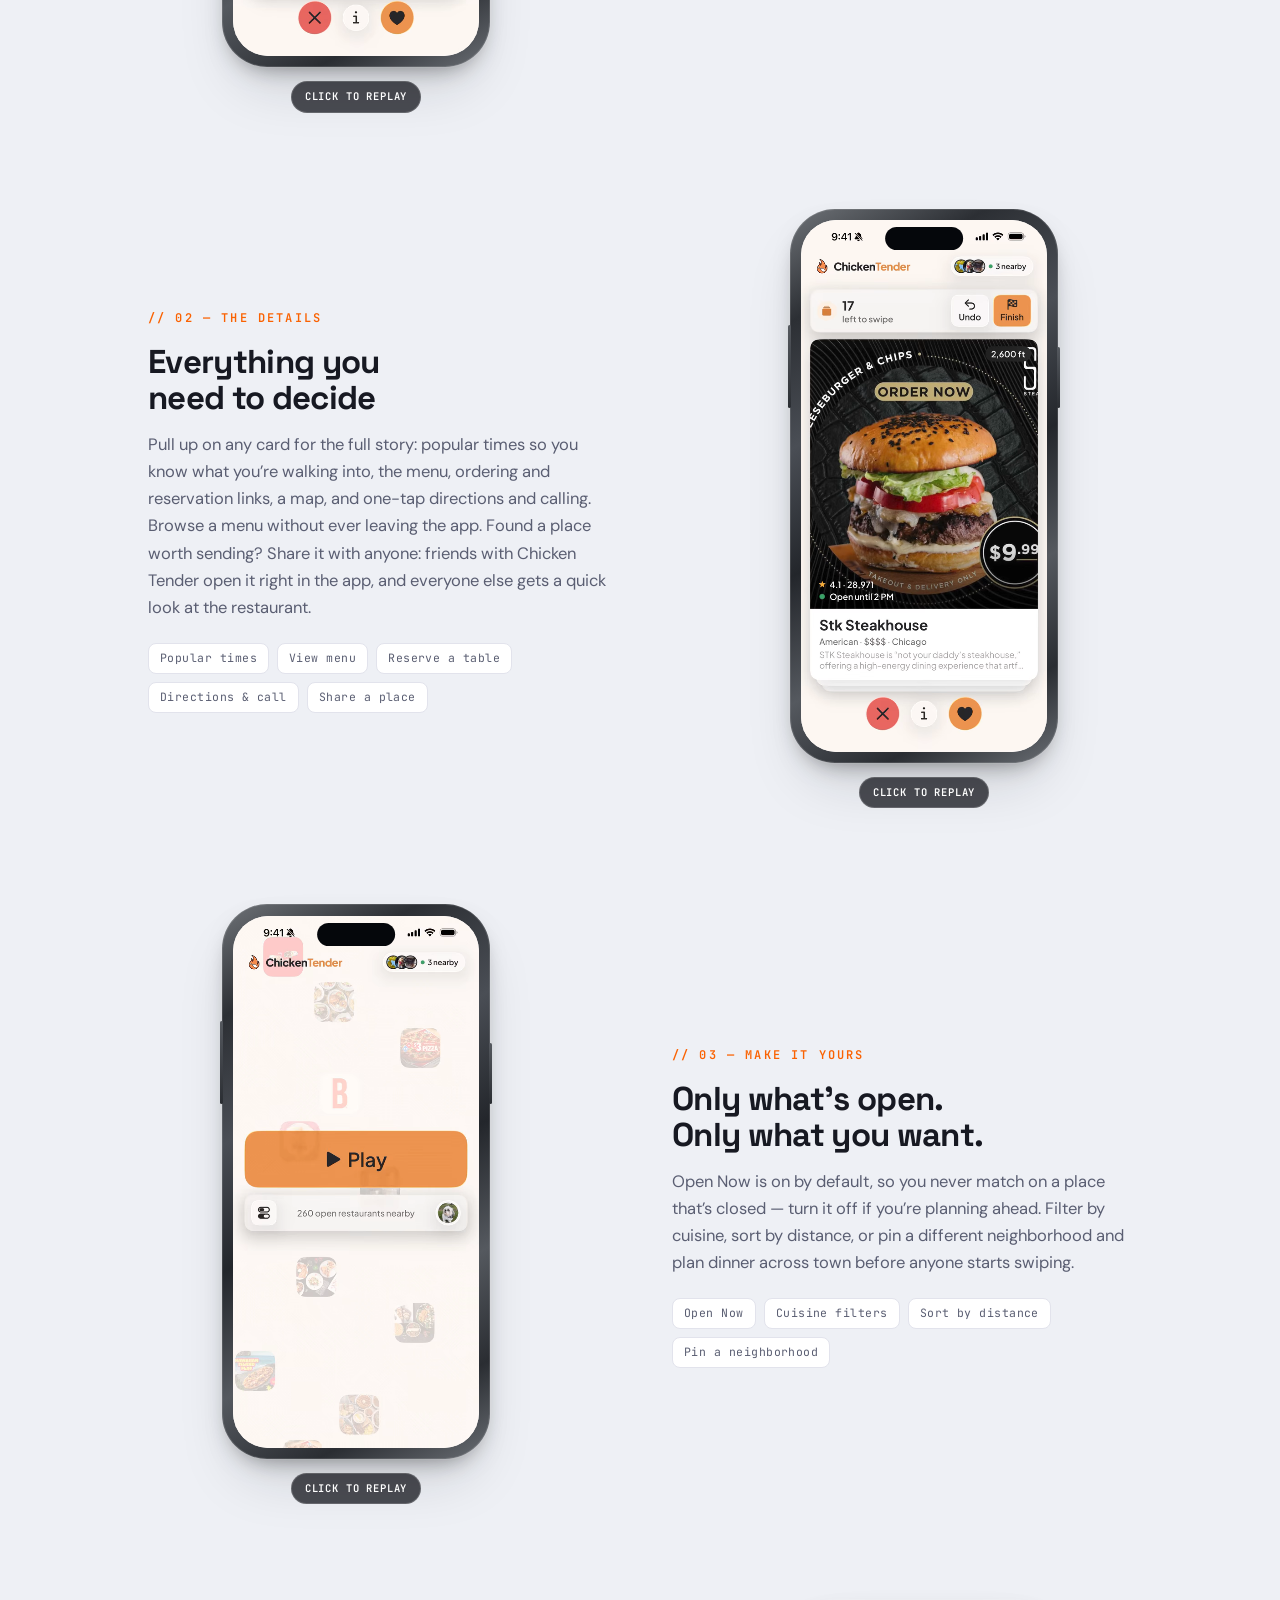
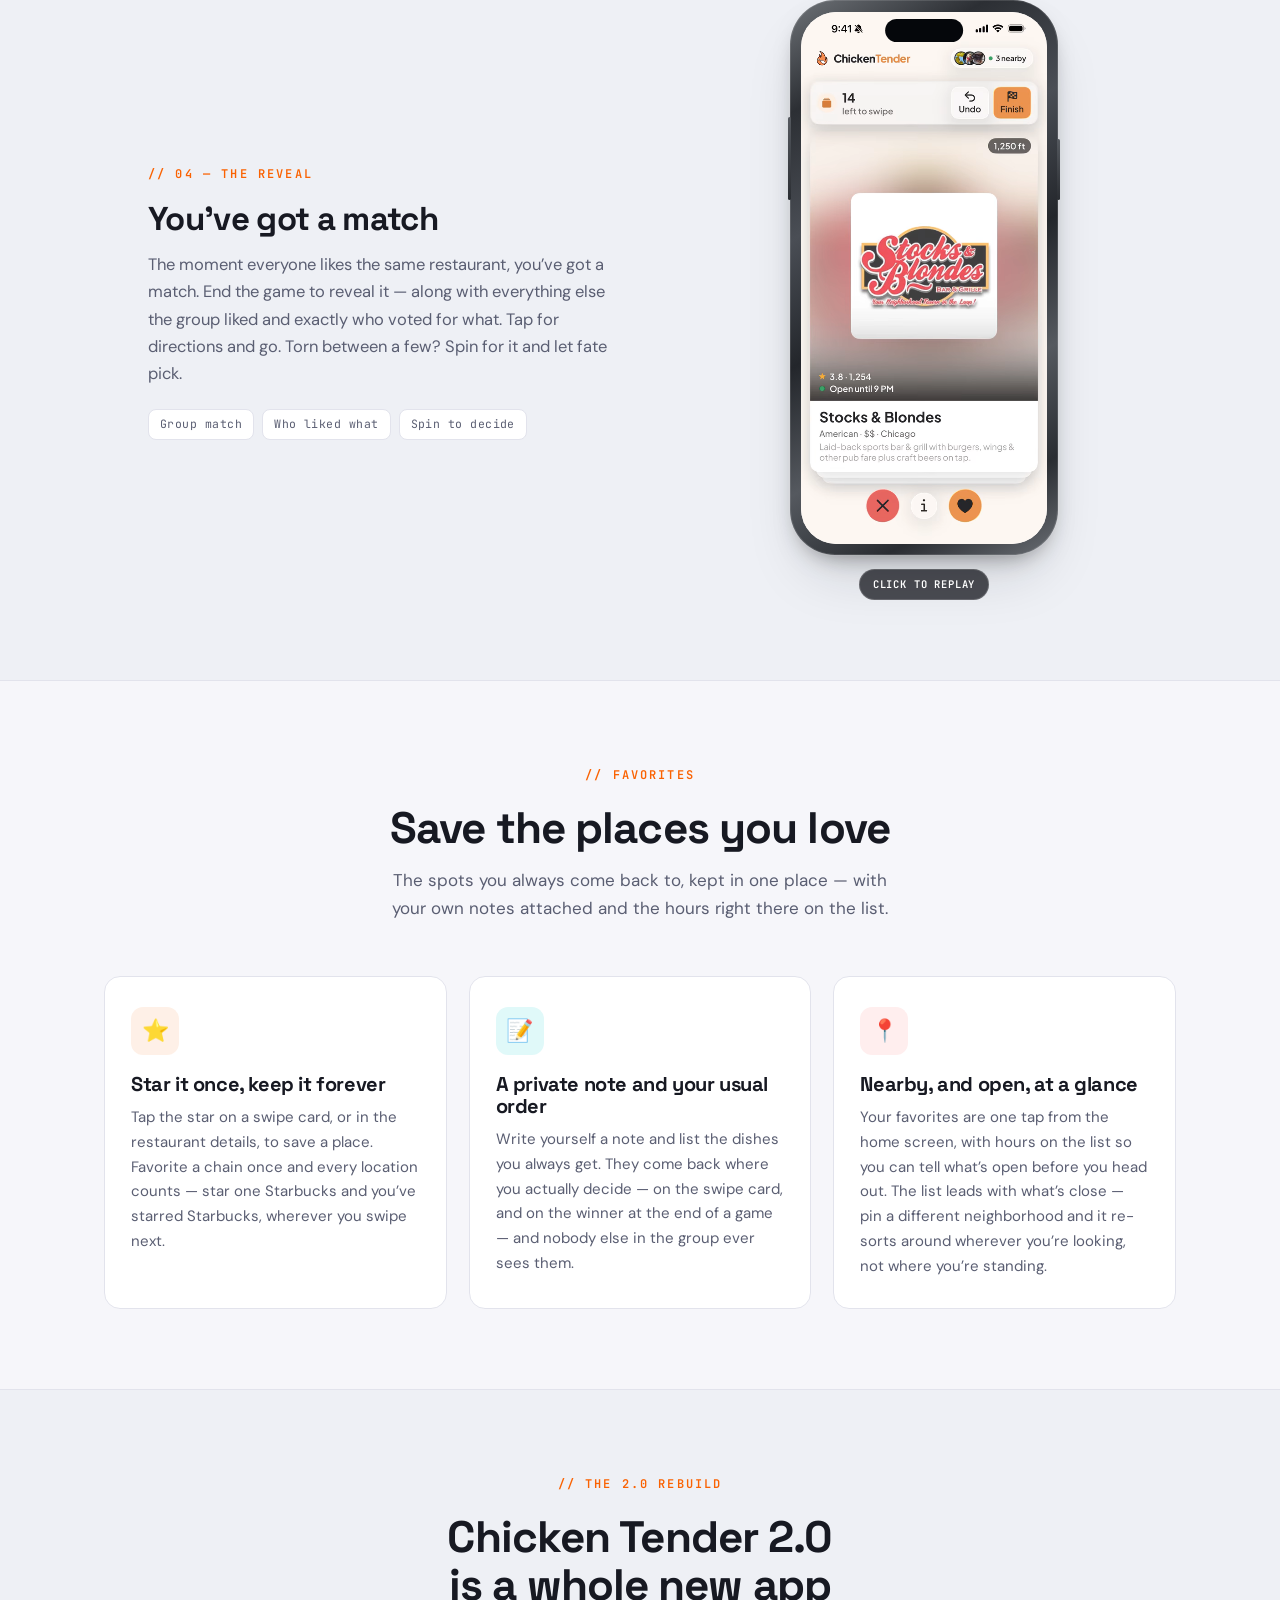
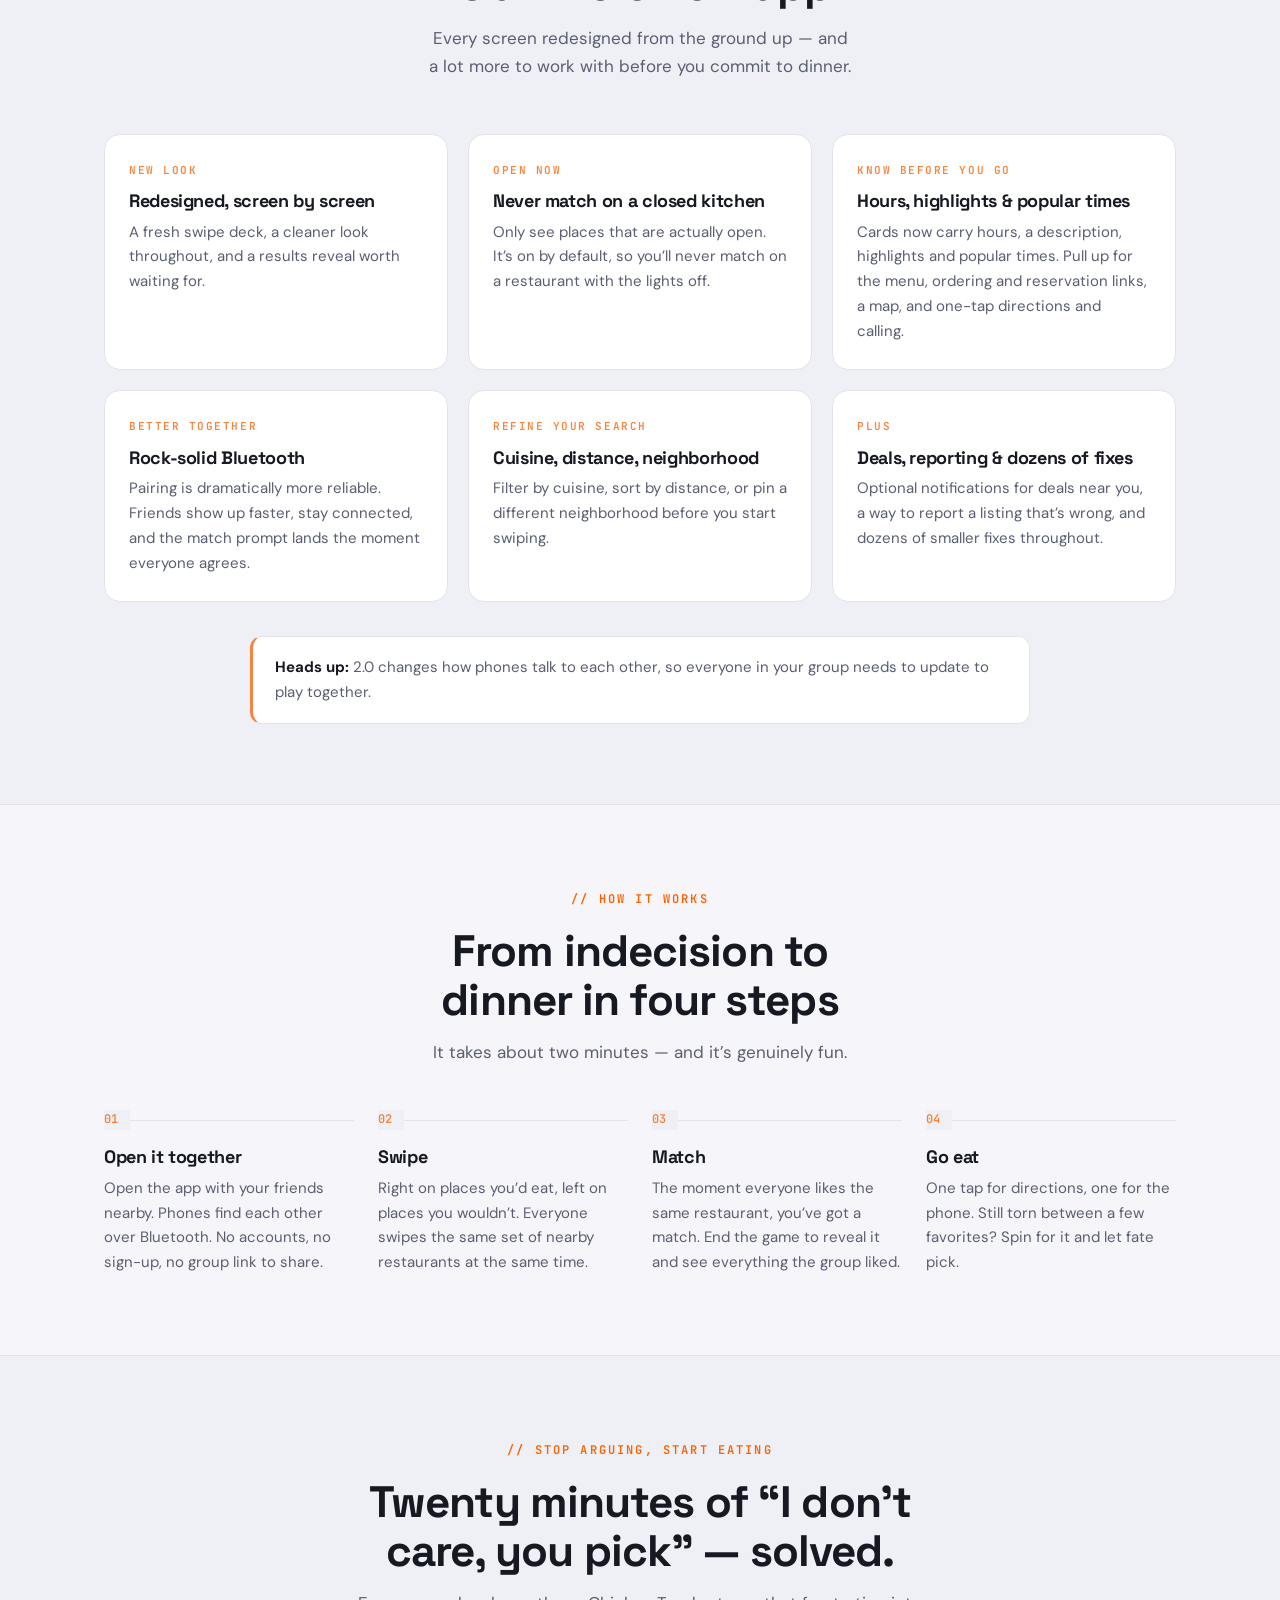
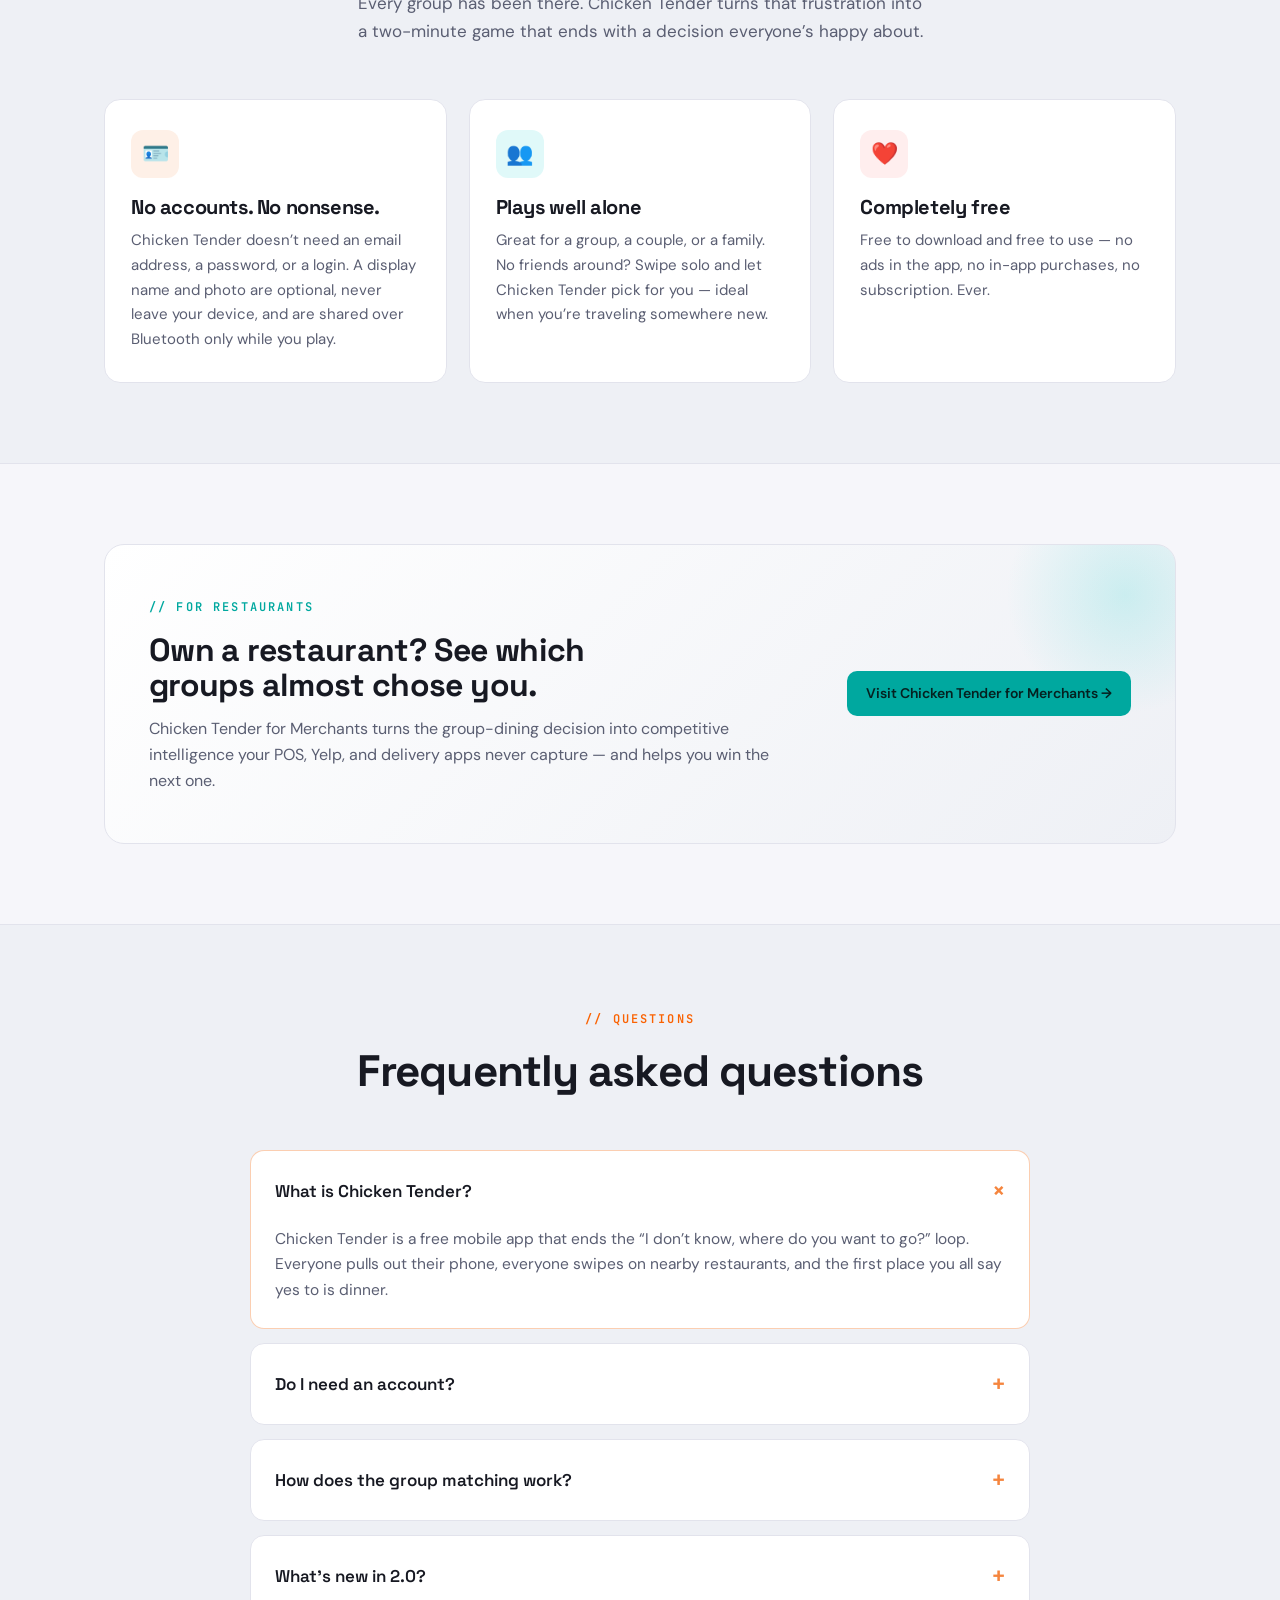
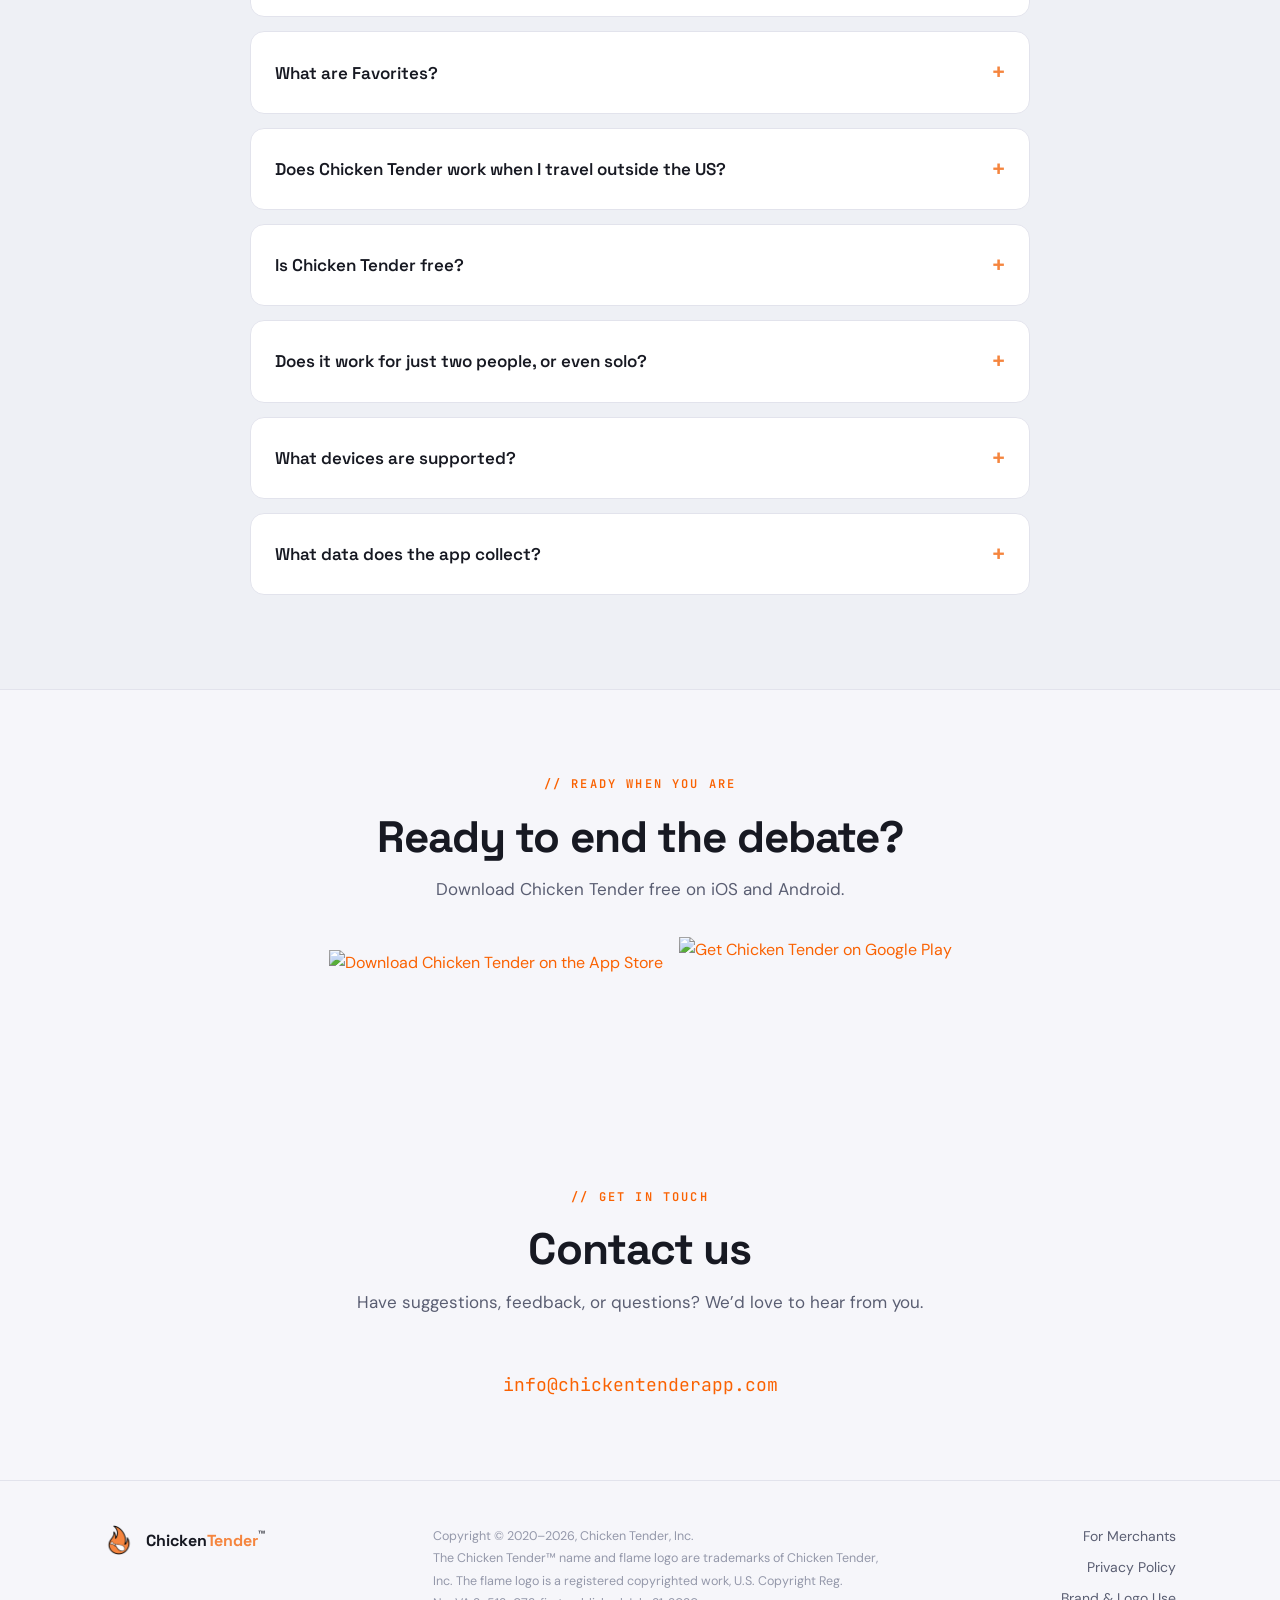
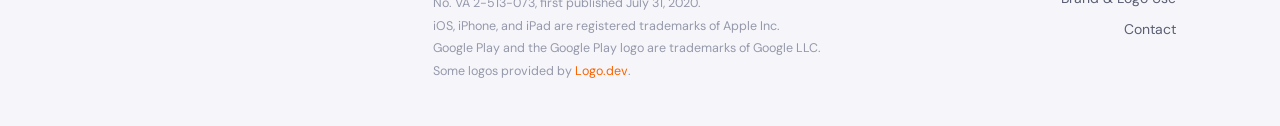
==== commit 463a44d9: "updates for 2.5.0" ====
--- a/index.html
+++ b/index.html
@@ -46,7 +46,7 @@
       "@context": "https://schema.org",
       "@type": "MobileApplication",
       "name": "Chicken Tender",
-      "softwareVersion": "2.3",
+      "softwareVersion": "2.5",
       "description": "Chicken Tender helps groups decide where to eat. Phones find each other over Bluetooth with no accounts and no sign-up. Everyone swipes on nearby restaurants and the moment everyone likes the same place, you've got a match.",
       "applicationCategory": "FoodAndDrink",
       "operatingSystem": ["iOS", "Android"],
@@ -72,6 +72,9 @@
         "Menus, ordering and reservation links, maps, one-tap directions and calling",
         "Automatic Bluetooth pairing with nearby players — no accounts or invite links",
         "Filter by cuisine, sort by distance, or pin a different neighborhood",
+        "Favorites with private notes and your usual order",
+        "Works outside the US",
+        "Share a restaurant by link",
         "Solo mode"
       ],
       "publisher": {
@@ -162,7 +165,7 @@
           "name": "Does Chicken Tender work when I travel outside the US?",
           "acceptedAnswer": {
             "@type": "Answer",
-            "text": "Yes, it travels with you. Chicken Tender is available from the US App Store and Google Play, and searching from abroad returns real restaurants around you, powered by Apple Maps, so the same swipe-and-match settles dinner in a city you have never been to. Those international listings carry less information than US ones: they have no hours or ratings, so the Open Now and rating filters are shown as unavailable rather than quietly ignored, and tapping Details opens the restaurant's Apple Maps page in the in-app browser. Favorites are US-only for now, so international listings cannot be starred."
+            "text": "Yes, it travels with you. Chicken Tender is available from the US App Store and Google Play, and searching from abroad returns real restaurants around you, powered by Apple Maps, so the same swipe-and-match settles dinner in a city you have never been to. Those international listings carry less information than US ones: they have no hours or ratings, so the Open Now filter is shown as unavailable rather than quietly ignored, and tapping Details opens the restaurant's Apple Maps page in the in-app browser. Favorites and sharing are US-only for now, so international listings cannot be starred or shared."
           }
         },
         {
@@ -302,12 +305,13 @@
                     <div class="showcase-copy">
                         <span class="kicker">// 02 &mdash; the details</span>
                         <h3>Everything you need to decide</h3>
-                        <p>Pull up on any card for the full story: popular times so you know what you&rsquo;re walking into, the menu, ordering and reservation links, a map, and one-tap directions and calling. Browse a menu without ever leaving the app.</p>
+                        <p>Pull up on any card for the full story: popular times so you know what you&rsquo;re walking into, the menu, ordering and reservation links, a map, and one-tap directions and calling. Browse a menu without ever leaving the app. Found a place worth sending? Share it with anyone: friends with Chicken Tender open it right in the app, and everyone else gets a quick look at the restaurant.</p>
                         <ul class="showcase-tags">
                             <li>Popular times</li>
                             <li>View menu</li>
                             <li>Reserve a table</li>
                             <li>Directions &amp; call</li>
+                            <li>Share a place</li>
                         </ul>
                     </div>
                 </div>
@@ -552,7 +556,7 @@
                 </details>
                 <details>
                     <summary>Does Chicken Tender work when I travel outside the US?</summary>
-                    <p>Yes &mdash; it travels with you. Chicken Tender is available from the US App Store and Google Play, and searching from abroad returns real restaurants around you, powered by Apple Maps, so the same swipe-and-match settles dinner in a city you&rsquo;ve never been to. Those listings carry less than US ones do: there are no hours or ratings behind them, so Open Now and the rating filter are shown as unavailable rather than quietly ignored, and tapping Details opens the restaurant&rsquo;s Apple Maps page inside the app. Favorites are US-only for now, so international listings can&rsquo;t be starred.</p>
+                    <p>Yes &mdash; it travels with you. Chicken Tender is available from the US App Store and Google Play, and searching from abroad returns real restaurants around you, powered by Apple Maps, so the same swipe-and-match settles dinner in a city you&rsquo;ve never been to. Those listings carry less than US ones do: there are no hours or ratings behind them, so Open Now is shown as unavailable rather than quietly ignored, and tapping Details opens the restaurant&rsquo;s Apple Maps page inside the app. Favorites and sharing are US-only for now, so international listings can&rsquo;t be starred or shared.</p>
                 </details>
                 <details>
                     <summary>Is Chicken Tender free?</summary>
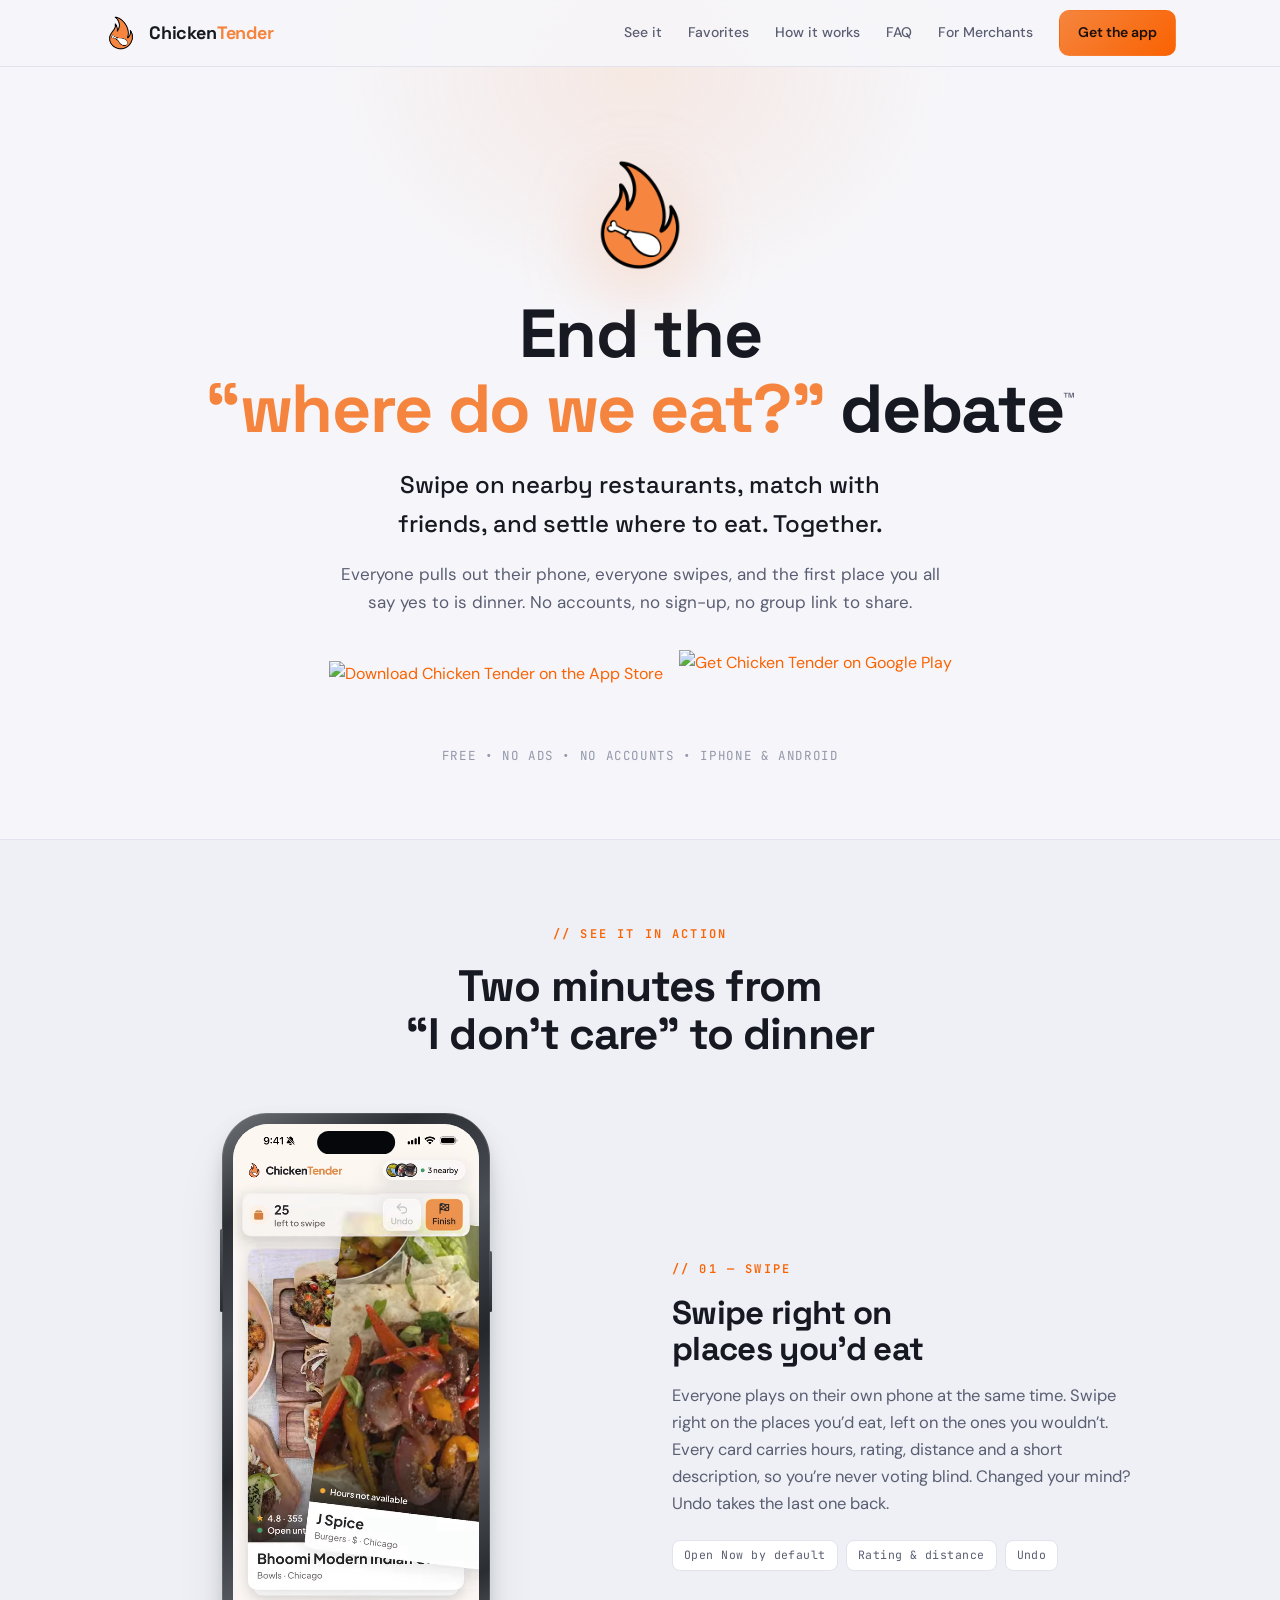
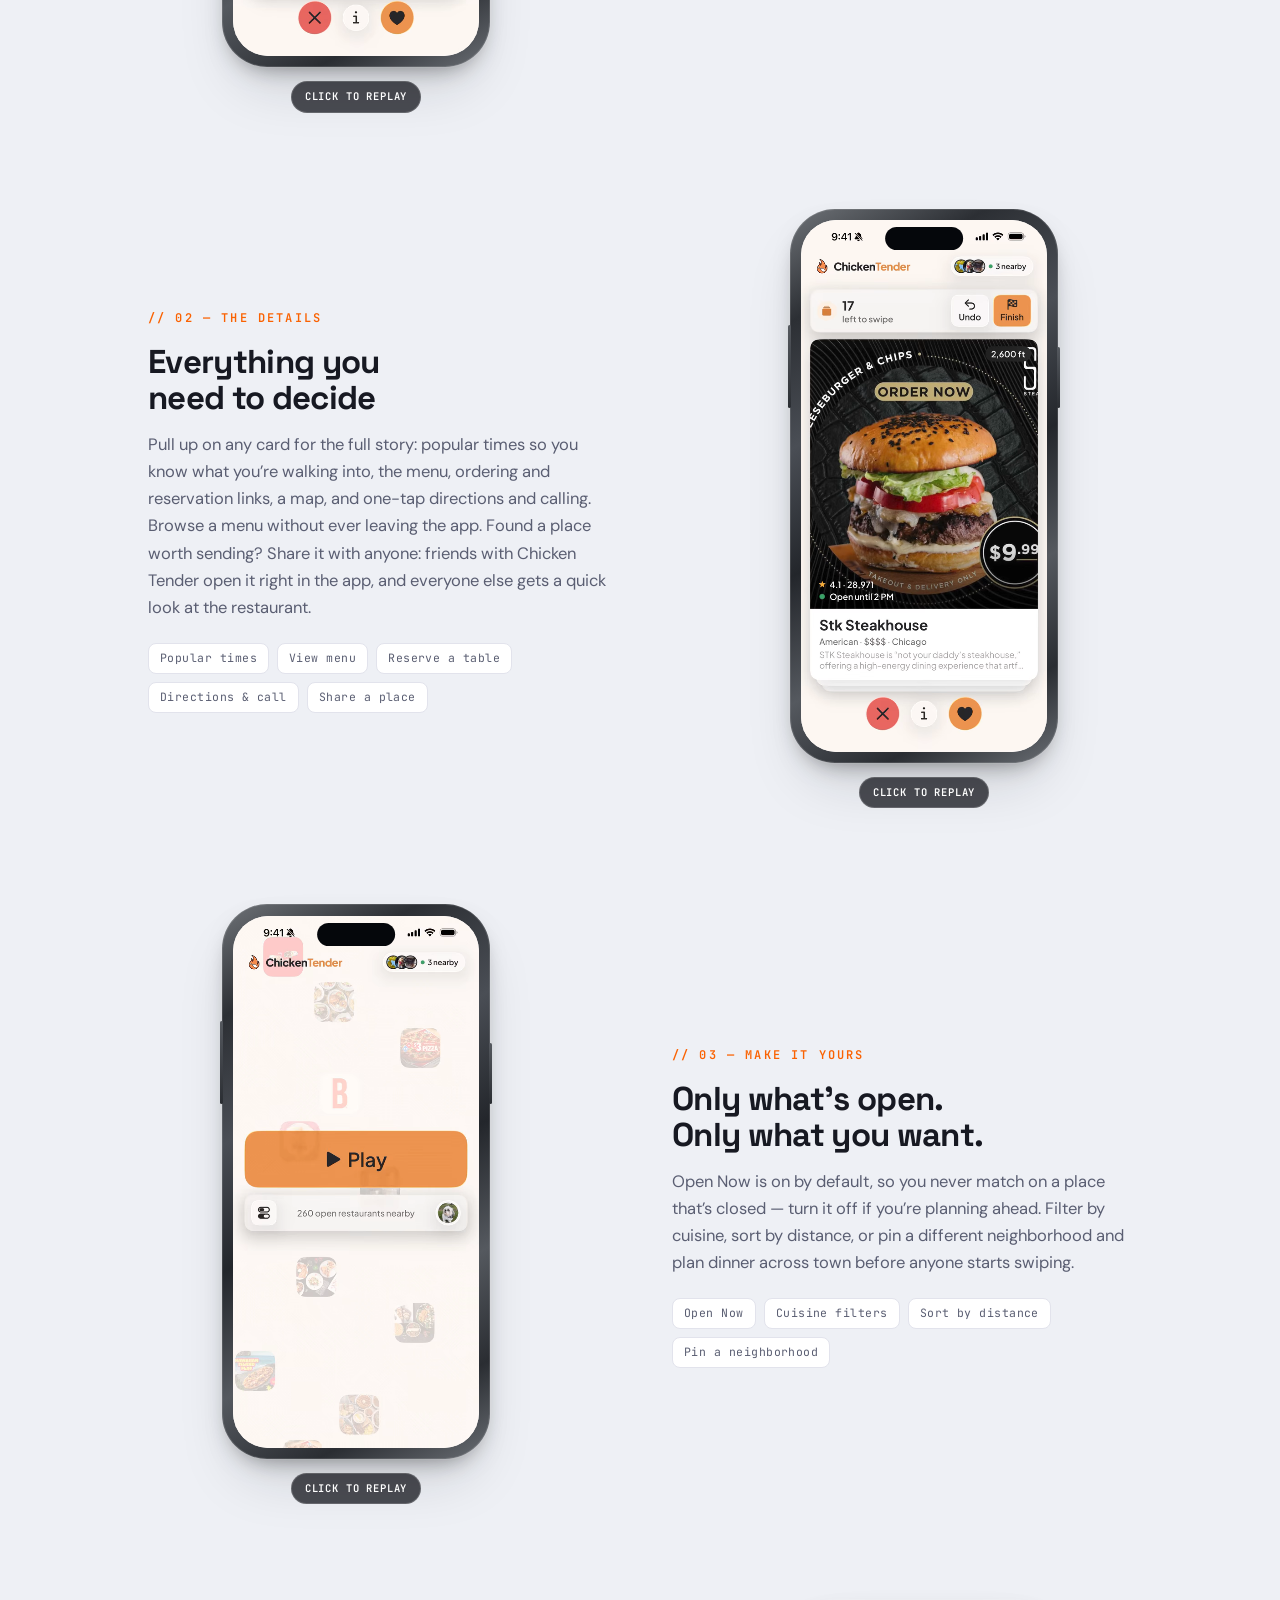
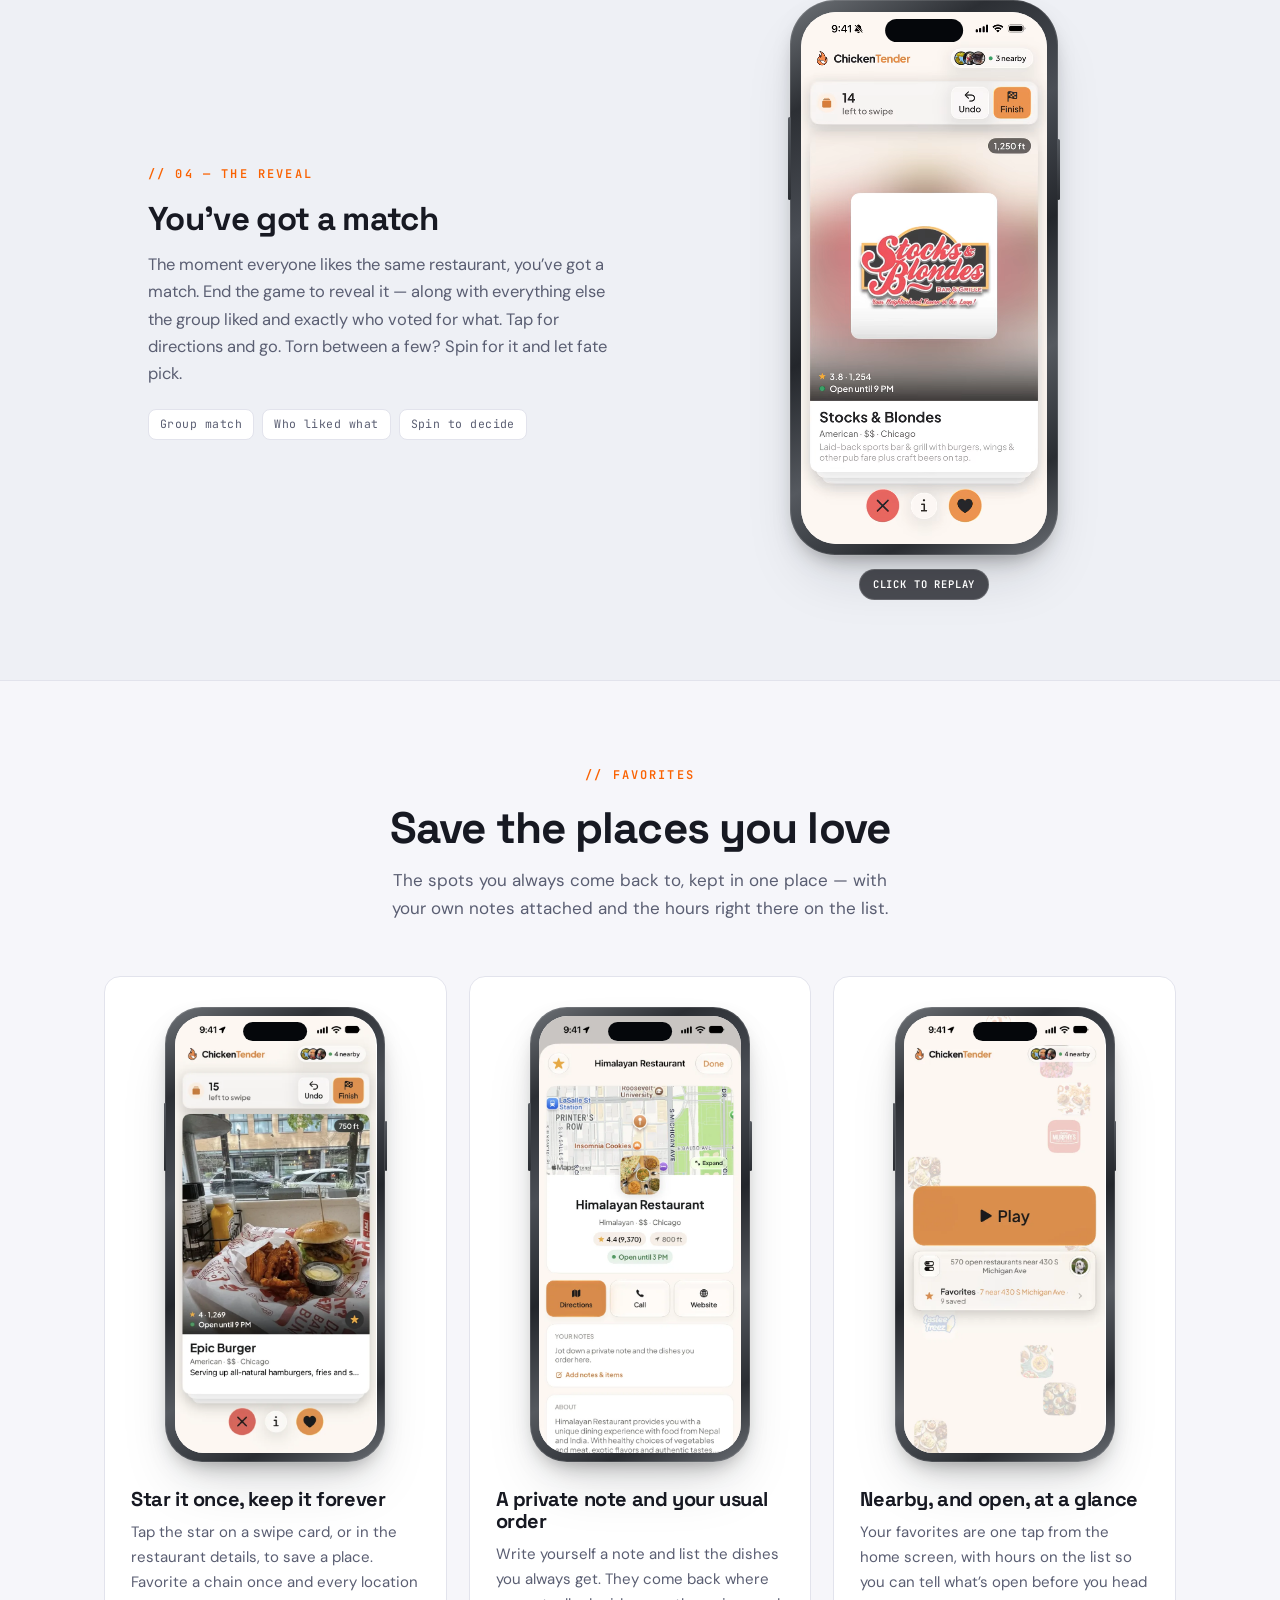
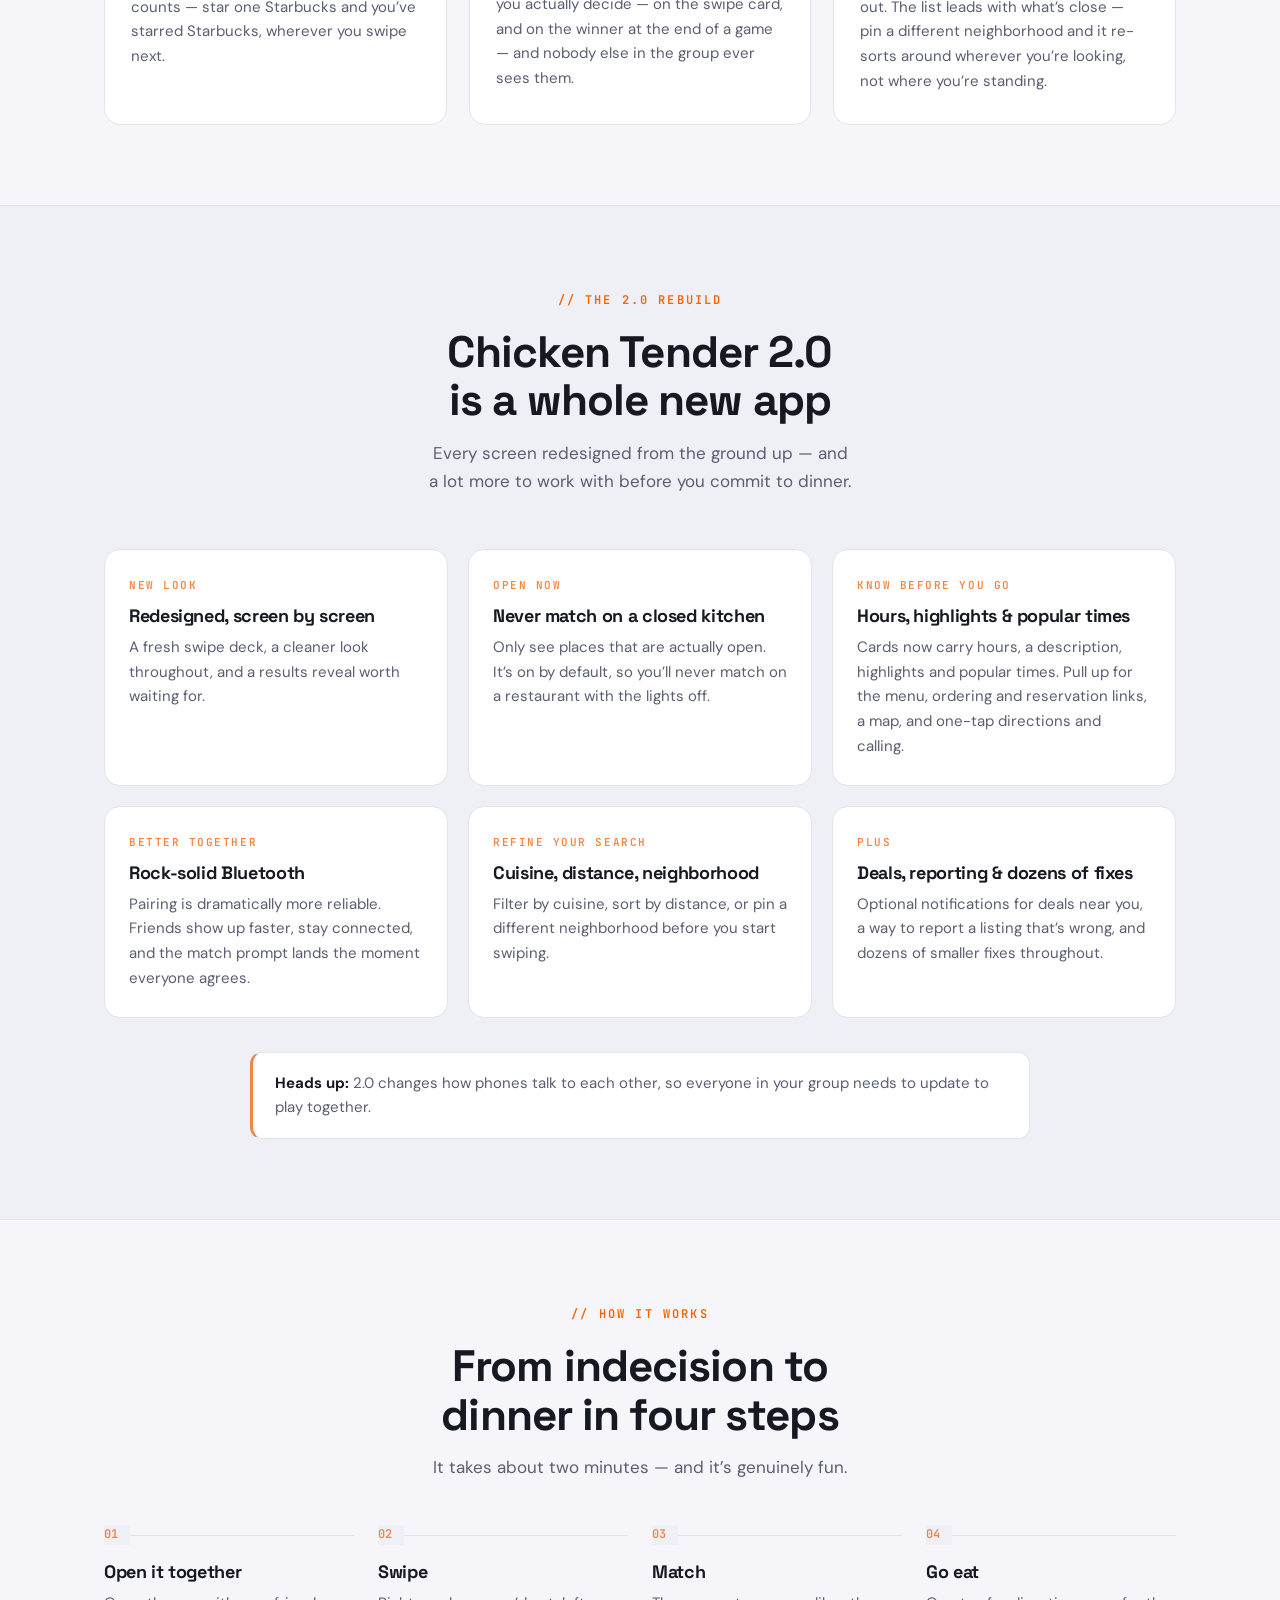
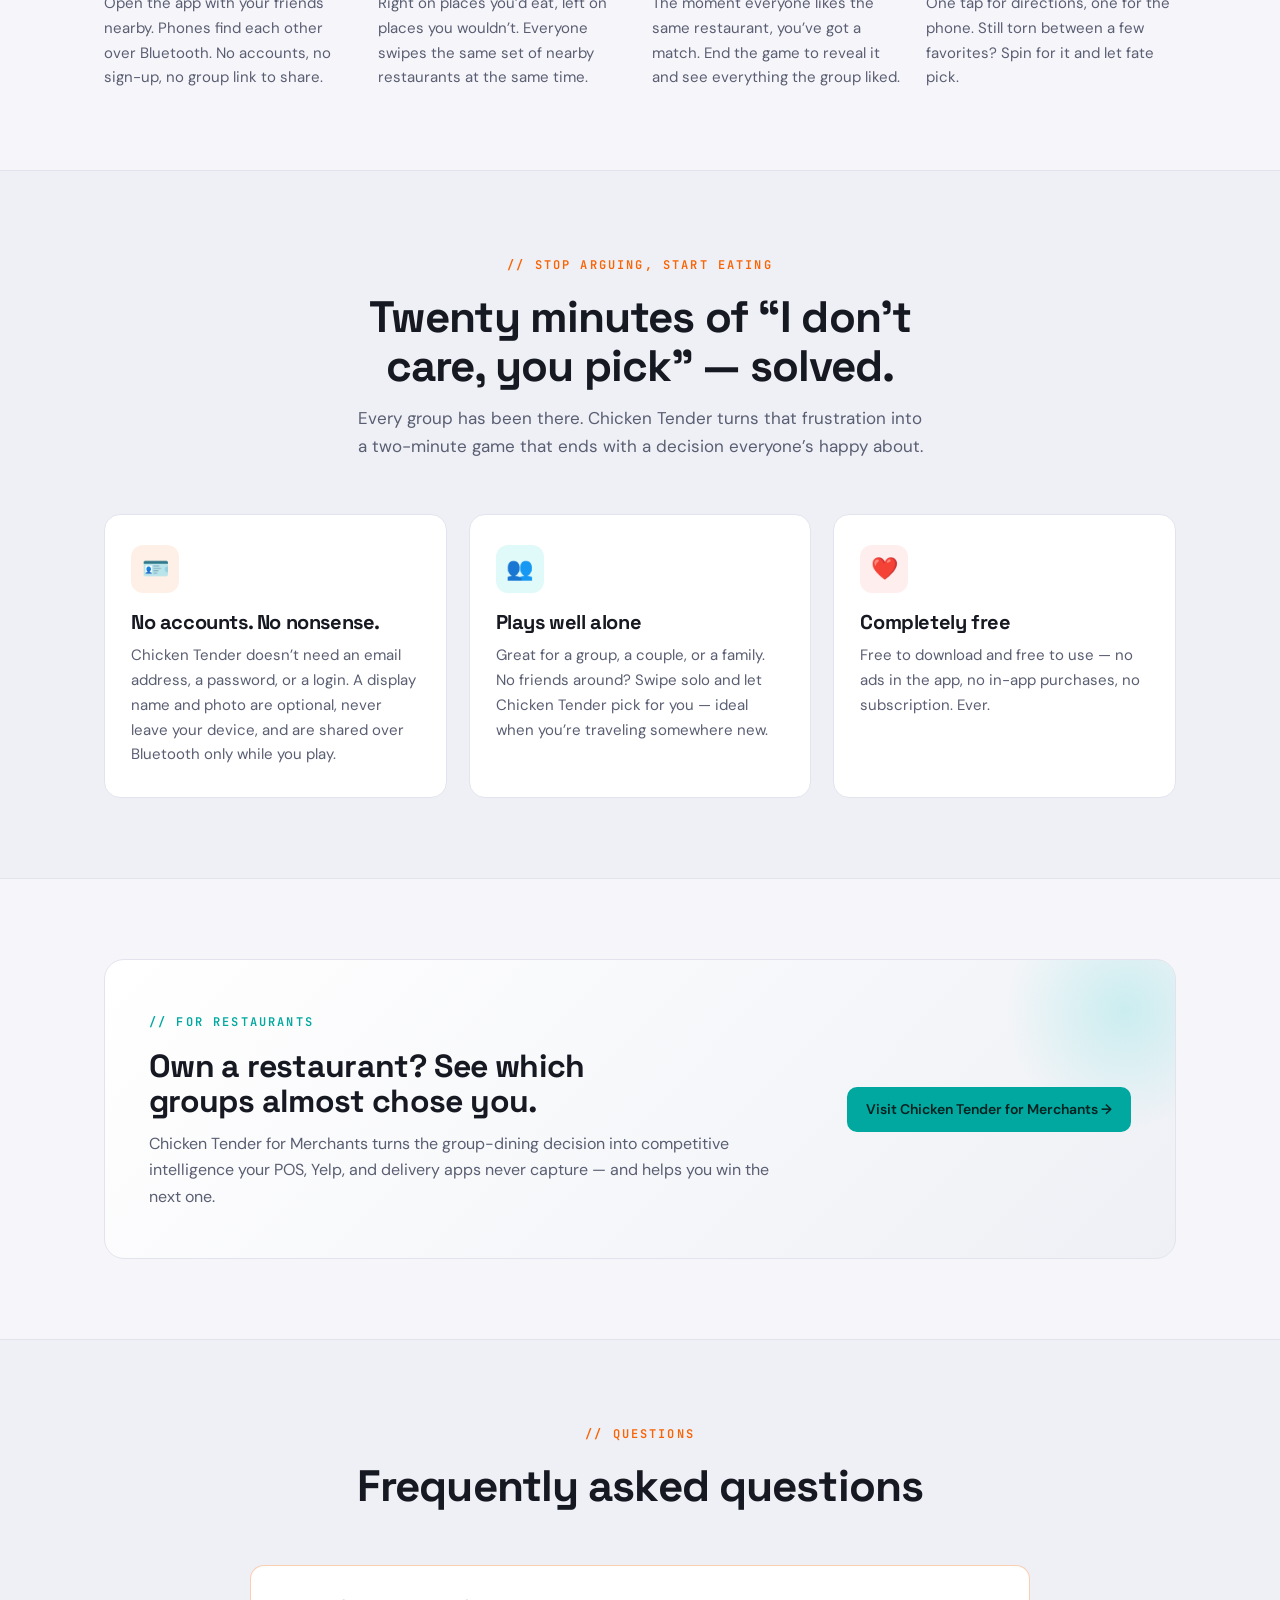
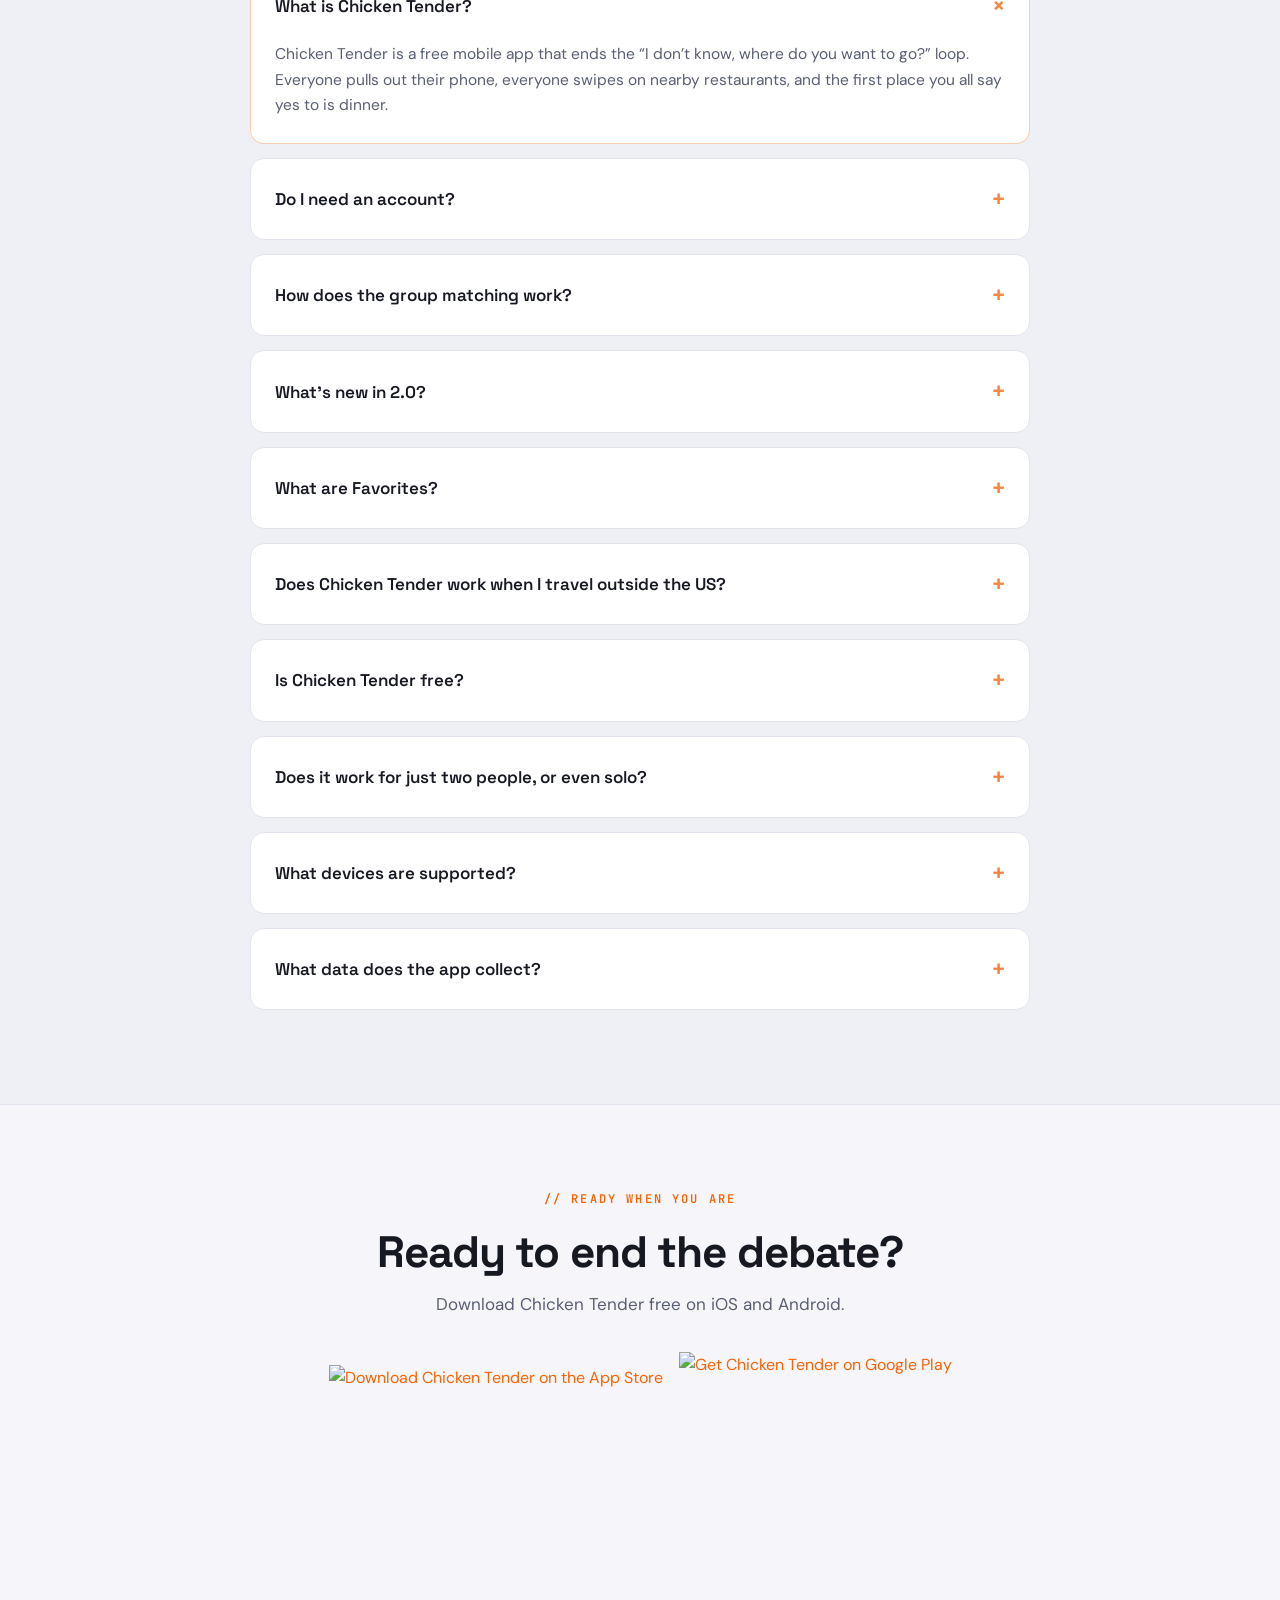
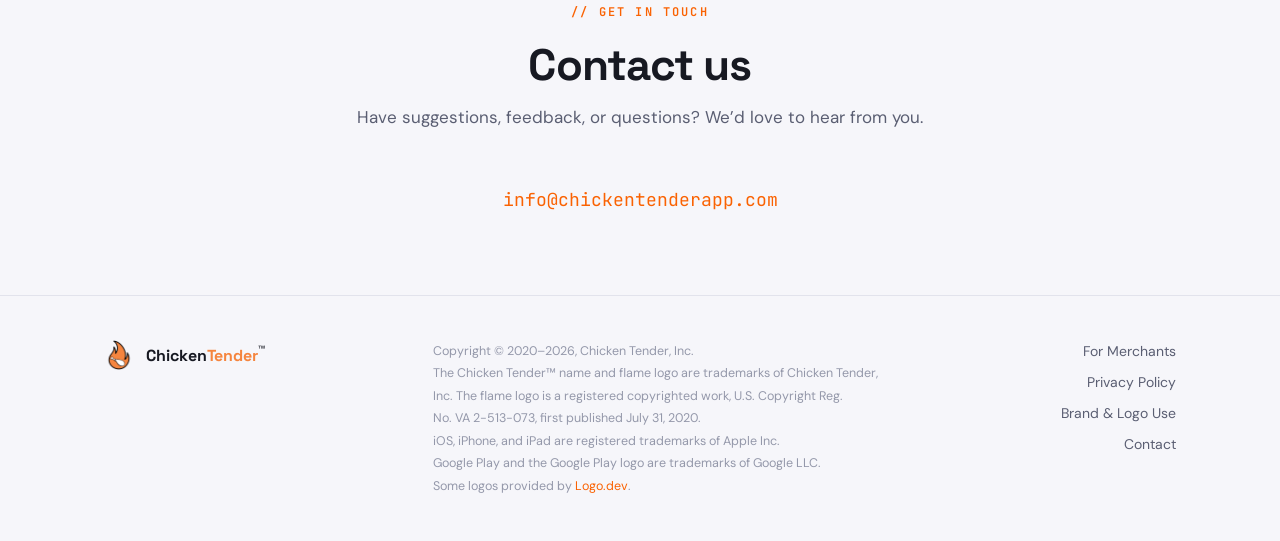
==== commit 5734c1c2: "add favorites screenshots" ====
--- a/index.html
+++ b/index.html
@@ -391,19 +391,40 @@
                 <h2>Save the places you love</h2>
                 <p>The spots you always come back to, kept in one place &mdash; with your own notes attached and the hours right there on the list.</p>
             </div>
-            <div class="grid-3">
+            <div class="grid-3 fav-grid">
                 <div class="card">
-                    <div class="ico">&#11088;</div>
+                    <figure class="device is-still">
+                        <div class="device-frame">
+                            <div class="device-screen">
+                                <img class="device-still" src="img/favorites/fav-swipe.webp" width="600" height="1300" loading="lazy" alt="A Chicken Tender swipe card for Epic Burger with its favorite star filled in.">
+                                <div class="device-island"></div>
+                            </div>
+                        </div>
+                    </figure>
                     <h4>Star it once, keep it forever</h4>
                     <p>Tap the star on a swipe card, or in the restaurant details, to save a place. Favorite a chain once and every location counts &mdash; star one Starbucks and you&rsquo;ve starred Starbucks, wherever you swipe next.</p>
                 </div>
                 <div class="card green">
-                    <div class="ico">&#128221;</div>
+                    <figure class="device is-still">
+                        <div class="device-frame">
+                            <div class="device-screen">
+                                <img class="device-still" src="img/favorites/fav-details.webp" width="600" height="1300" loading="lazy" alt="Restaurant details for a favorited restaurant, with a Your Notes section inviting a private note and the dishes you order.">
+                                <div class="device-island"></div>
+                            </div>
+                        </div>
+                    </figure>
                     <h4>A private note and your usual order</h4>
                     <p>Write yourself a note and list the dishes you always get. They come back where you actually decide &mdash; on the swipe card, and on the winner at the end of a game &mdash; and nobody else in the group ever sees them.</p>
                 </div>
                 <div class="card red">
-                    <div class="ico">&#128205;</div>
+                    <figure class="device is-still">
+                        <div class="device-frame">
+                            <div class="device-screen">
+                                <img class="device-still" src="img/favorites/fav-home.webp" width="600" height="1300" loading="lazy" alt="The Chicken Tender home screen, whose Favorites row reads 7 near 430 S Michigan Ave, 9 saved.">
+                                <div class="device-island"></div>
+                            </div>
+                        </div>
+                    </figure>
                     <h4>Nearby, and open, at a glance</h4>
                     <p>Your favorites are one tap from the home screen, with hours on the list so you can tell what&rsquo;s open before you head out. The list leads with what&rsquo;s close &mdash; pin a different neighborhood and it re-sorts around wherever you&rsquo;re looking, not where you&rsquo;re standing.</p>
                 </div>
--- a/css/home.css
+++ b/css/home.css
@@ -821,6 +821,14 @@
   letter-spacing: 0.1em;
   text-transform: uppercase;
   color: var(--accent);
+}
+
+/* favorites: a still screenshot at the head of each card */
+.device.is-still { cursor: default; }
+.fav-grid .device { --dw: 220px; margin-bottom: 26px; }
+/* just above the one-column break a card is narrower than a 220px phone */
+@media (min-width: 861px) and (max-width: 940px) {
+  .fav-grid .device { --dw: 190px; }
 }
 
 /* ---------- Responsive (v2 components) ---------- */
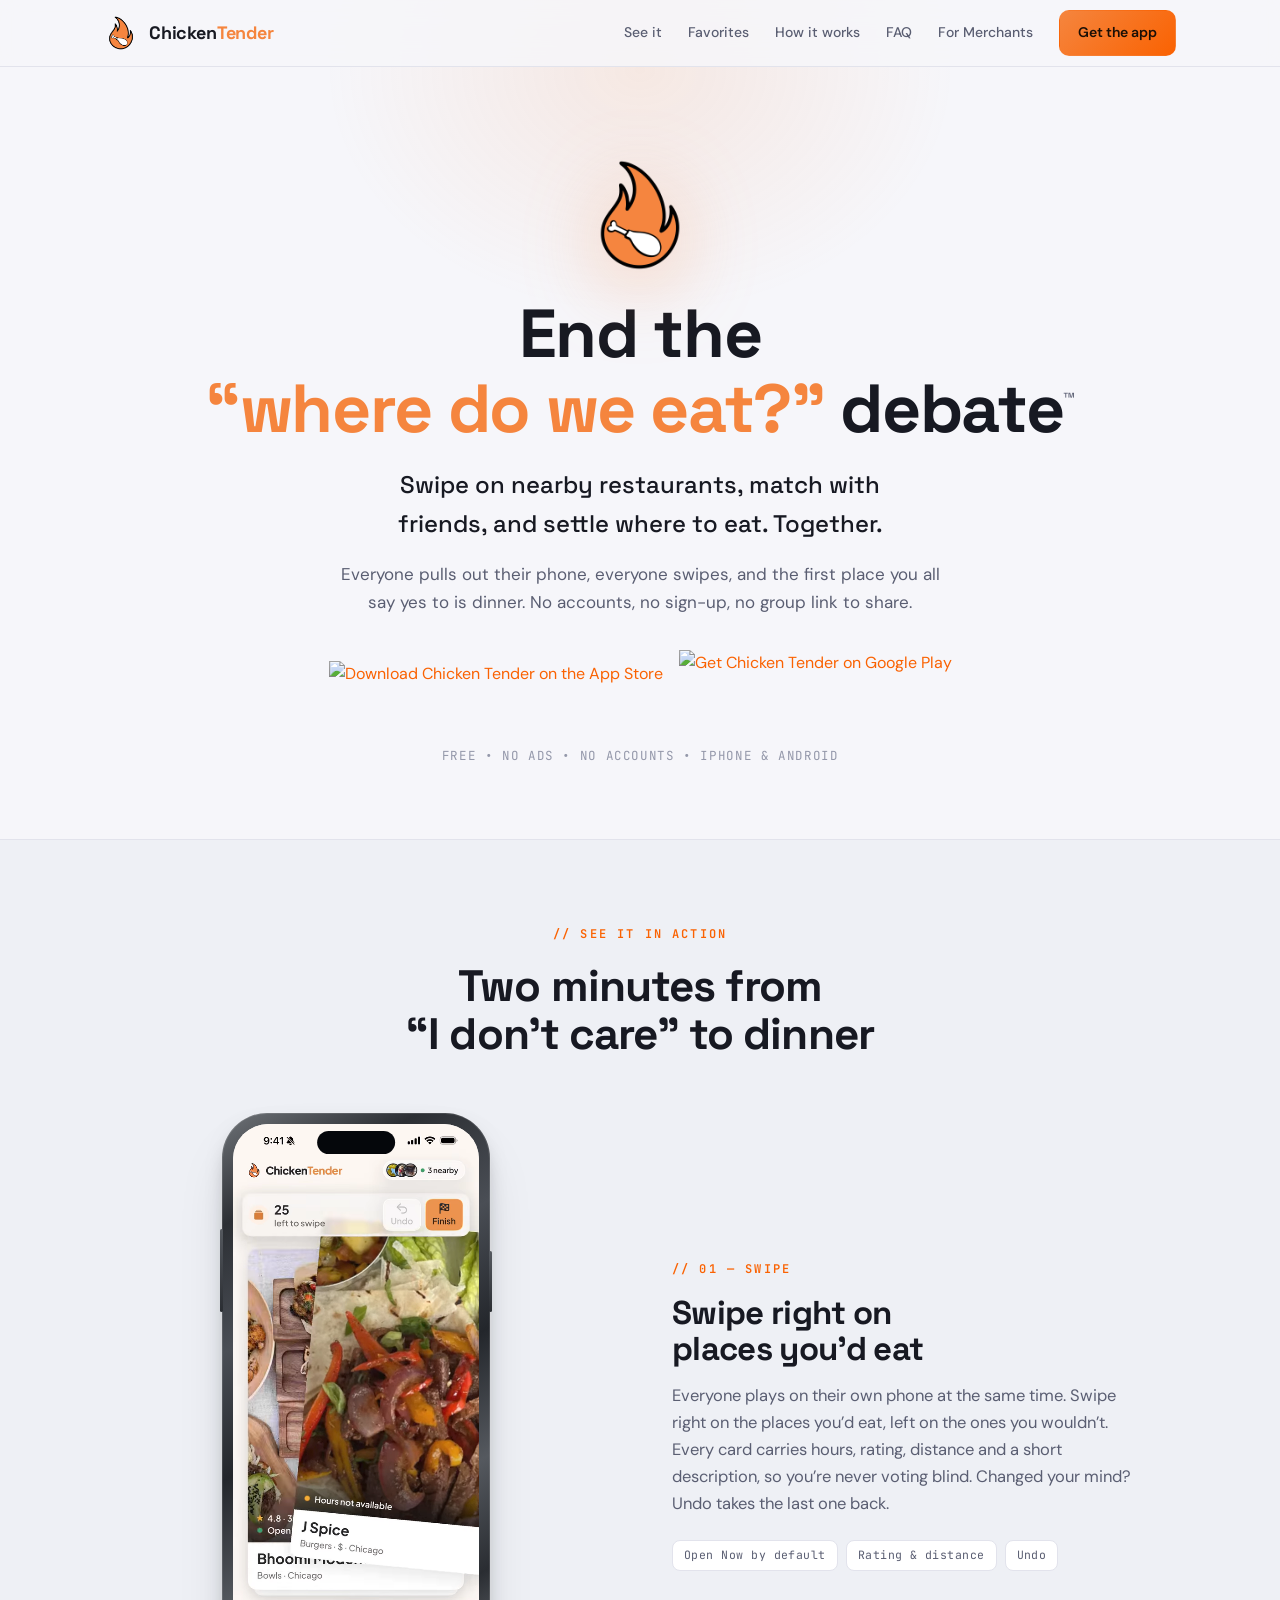
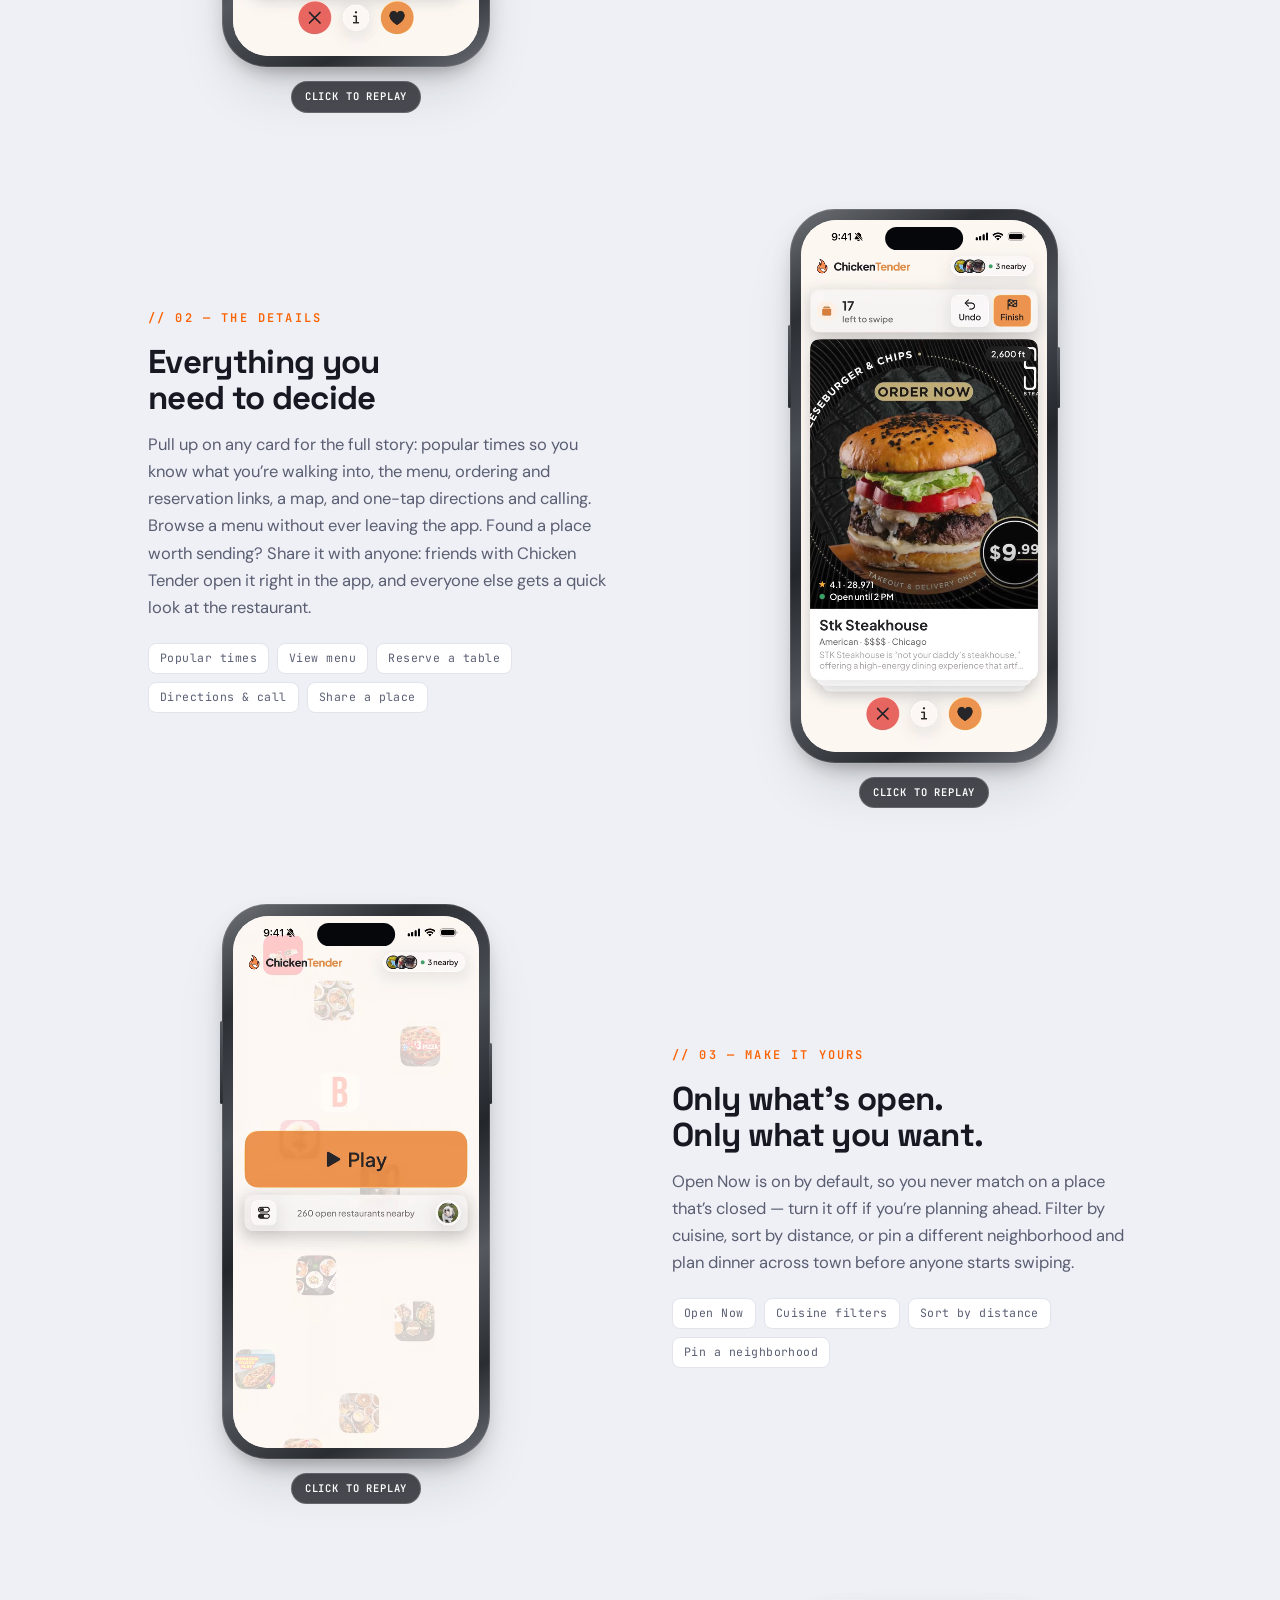
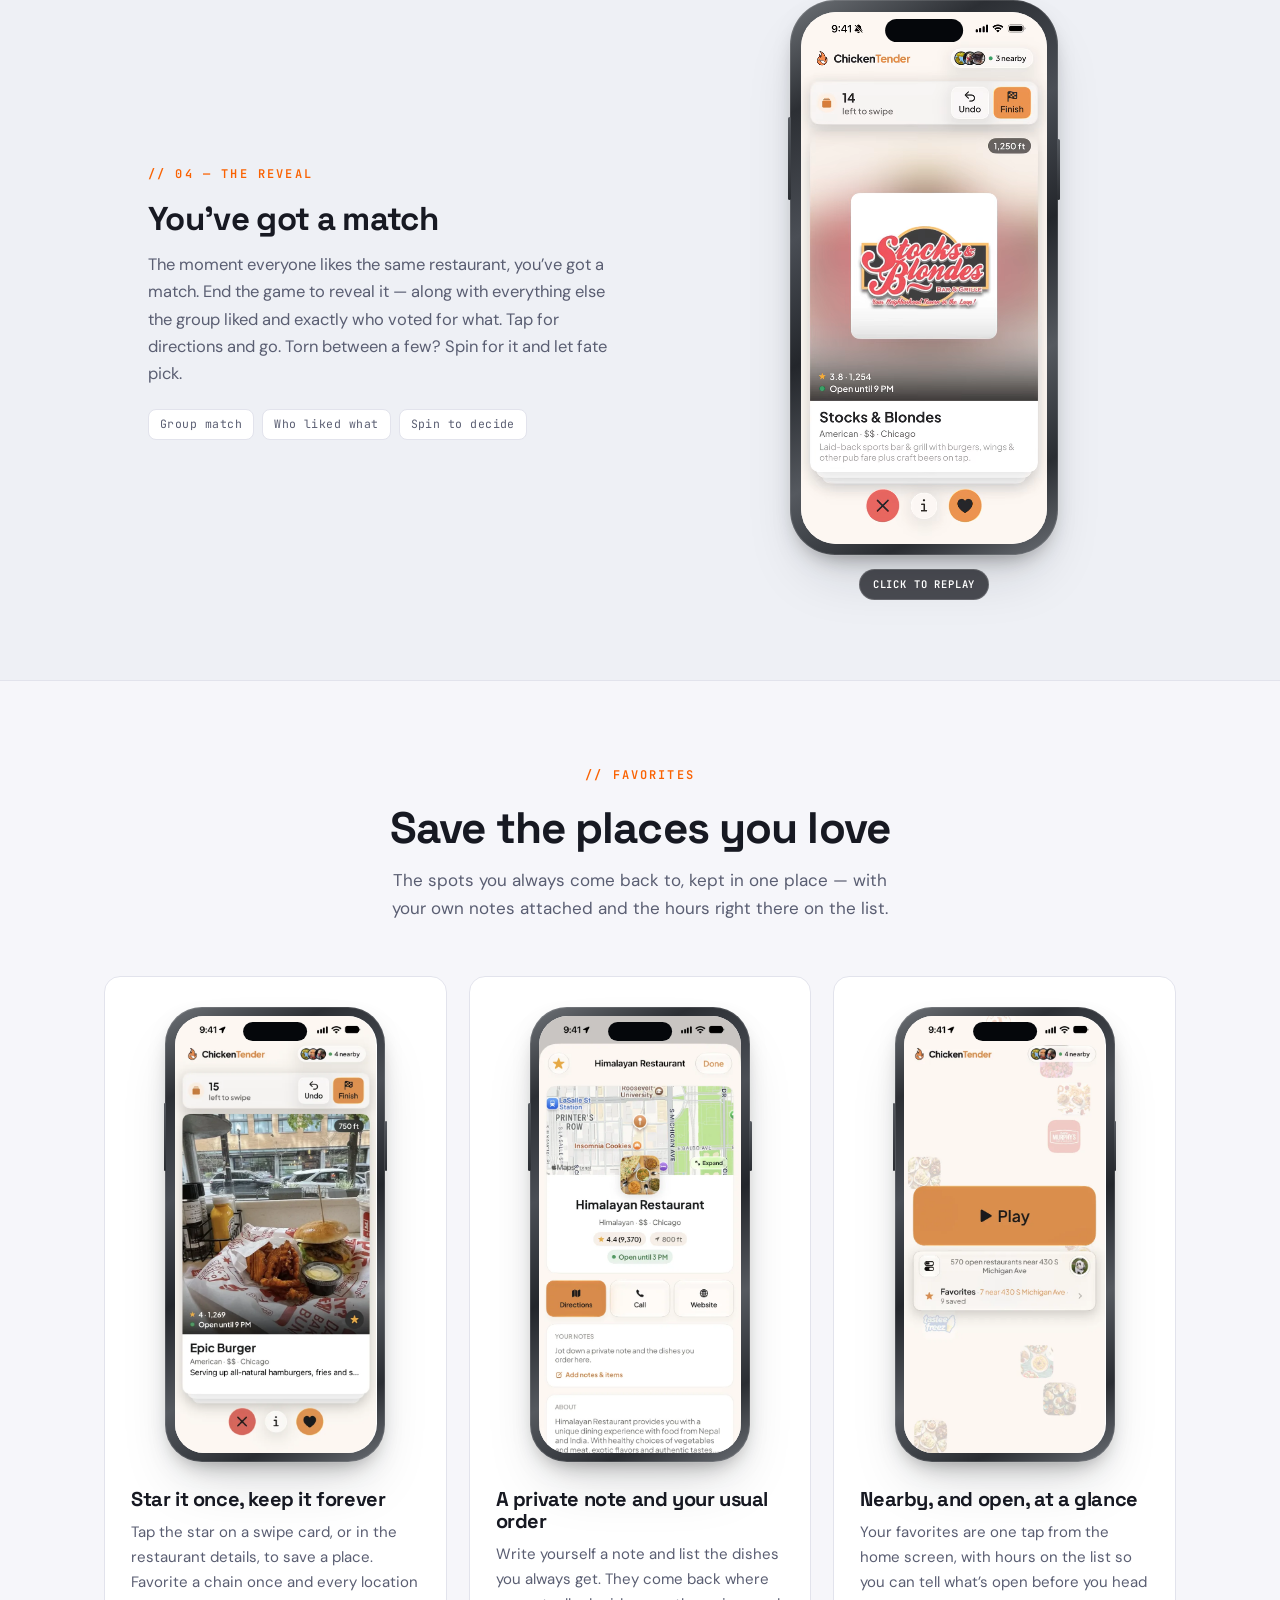
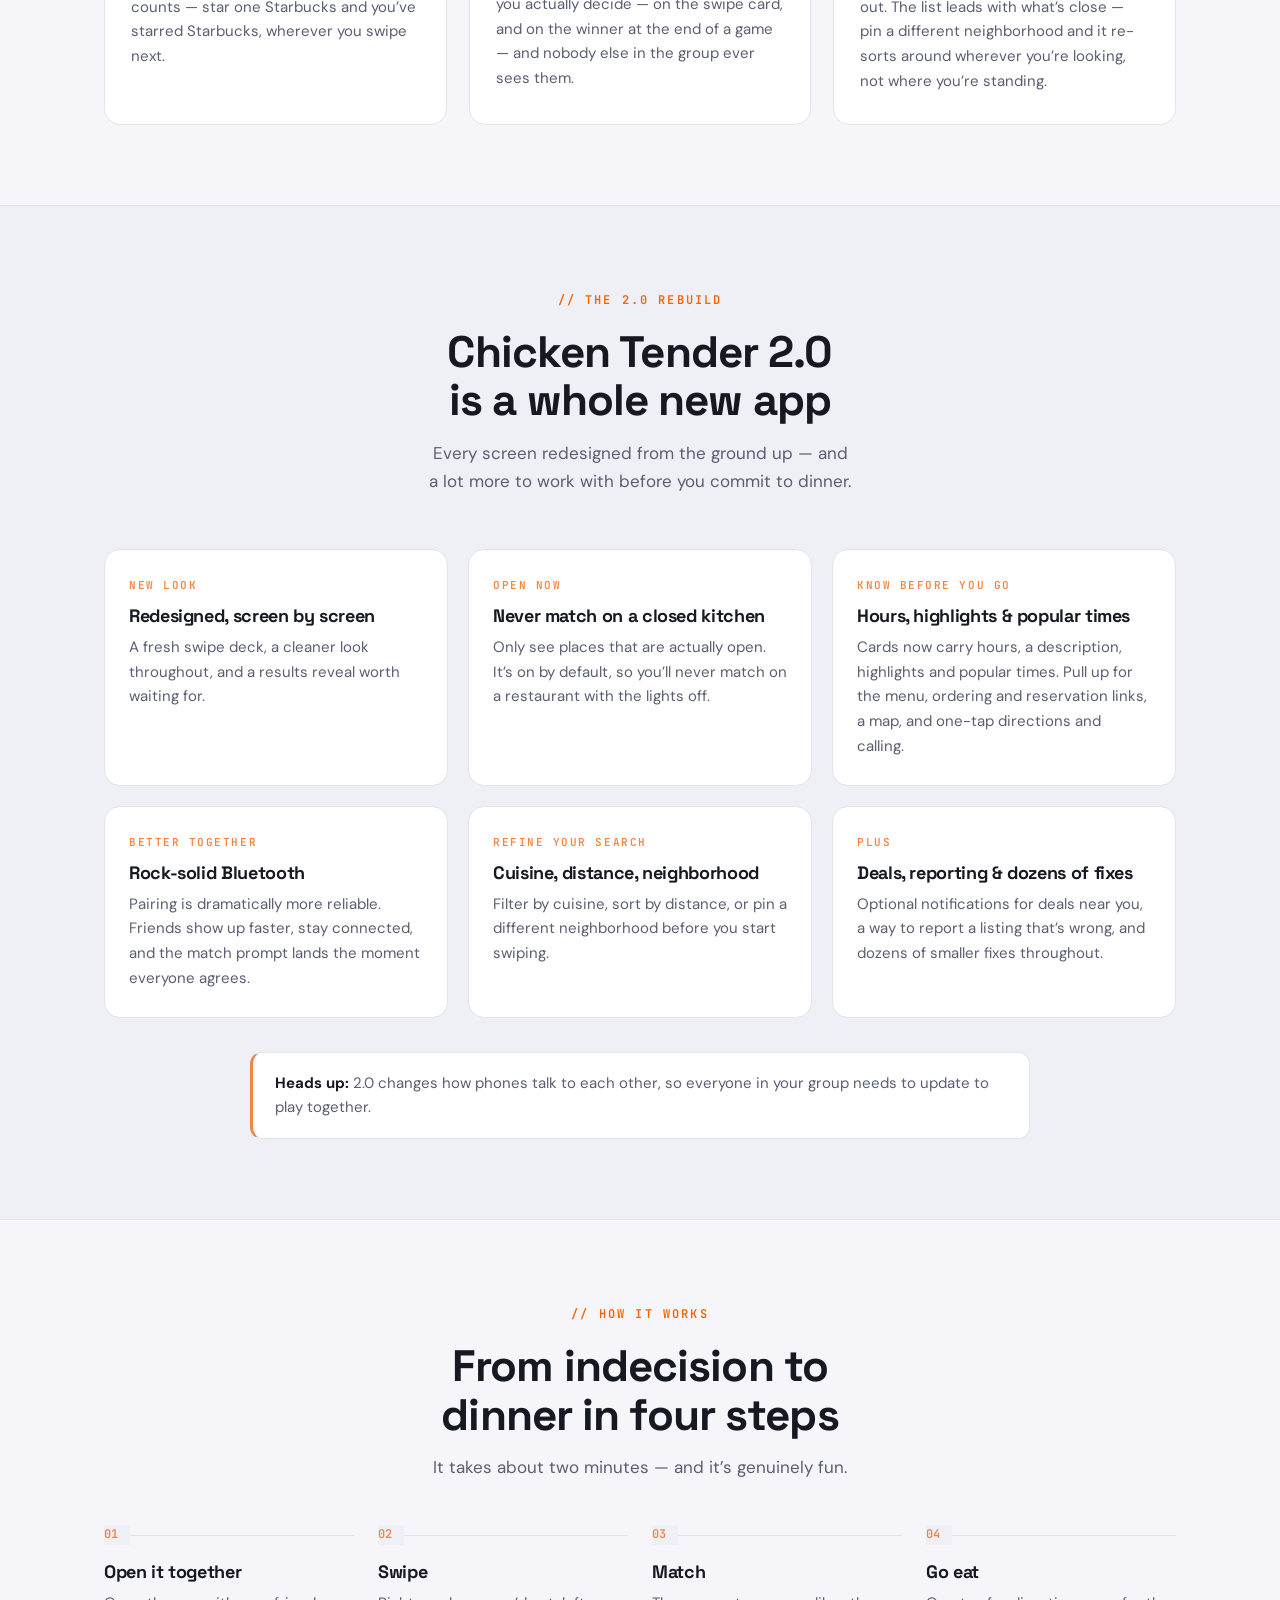
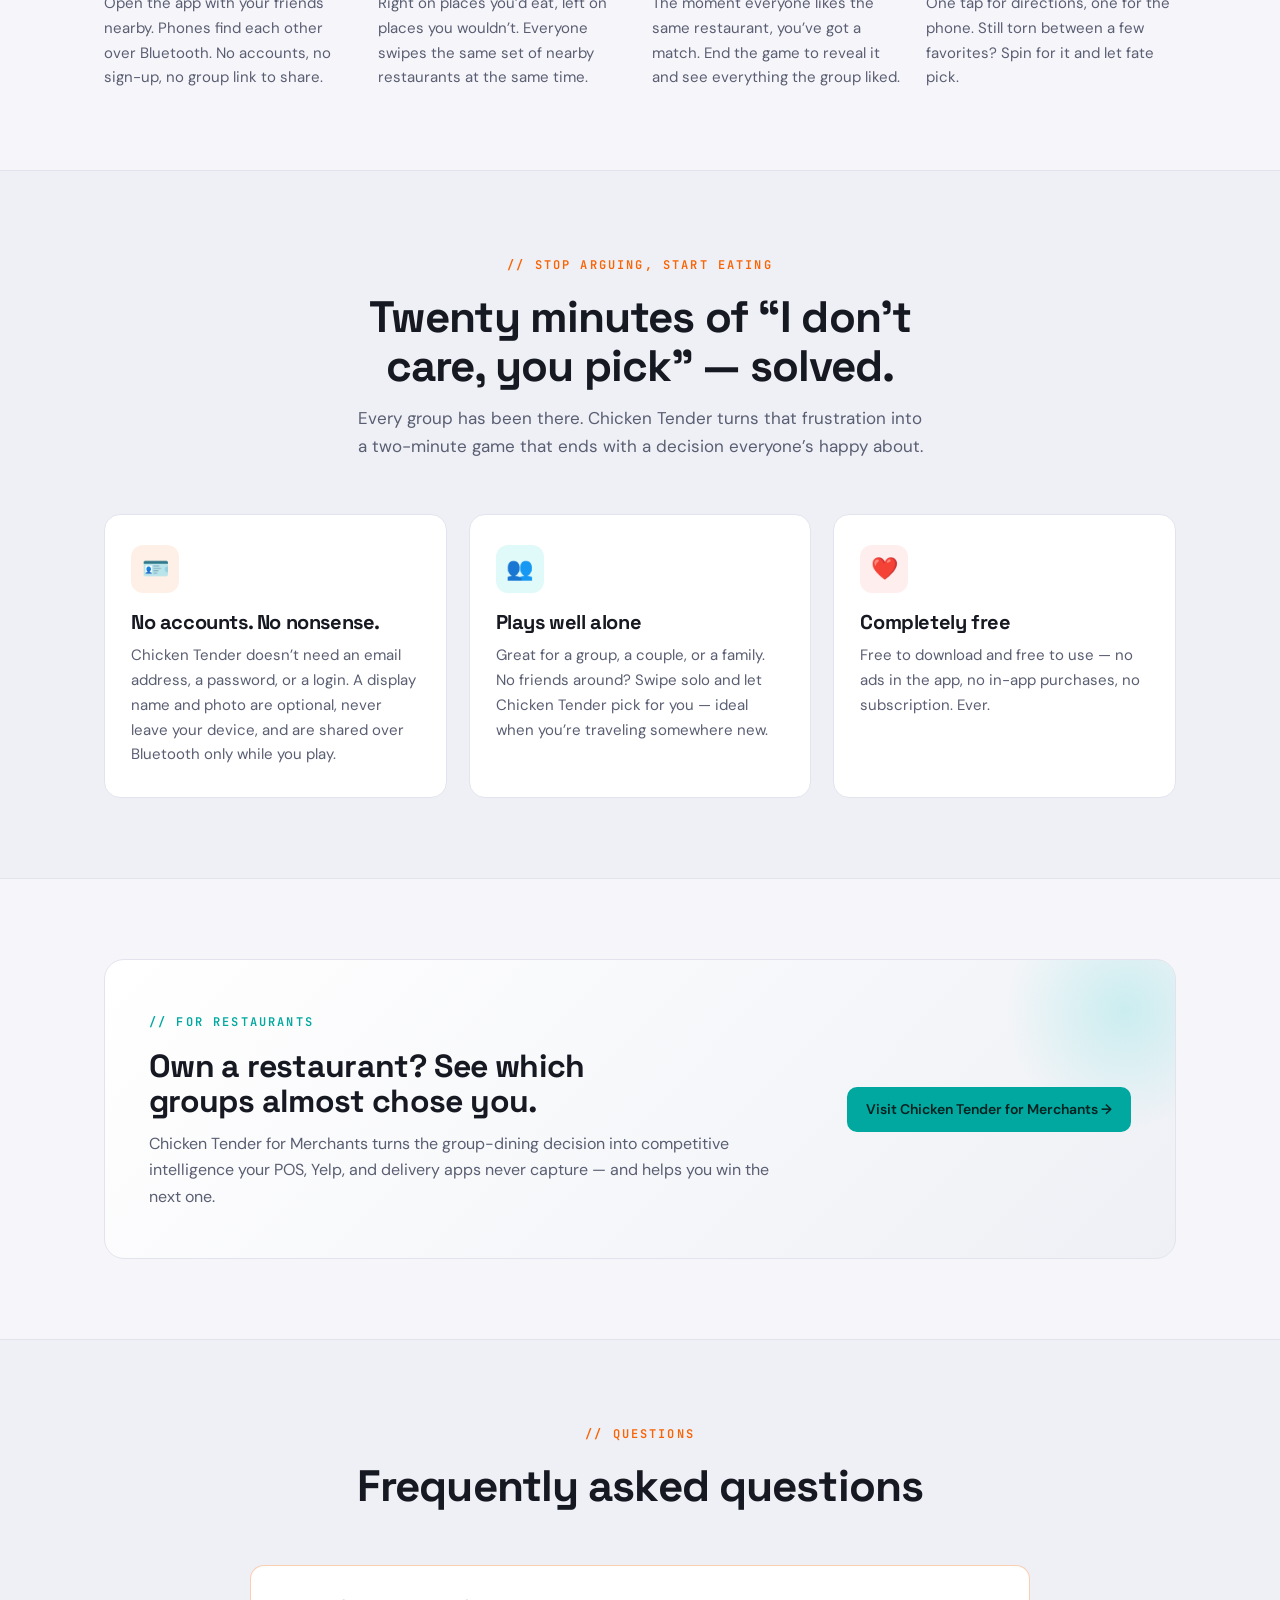
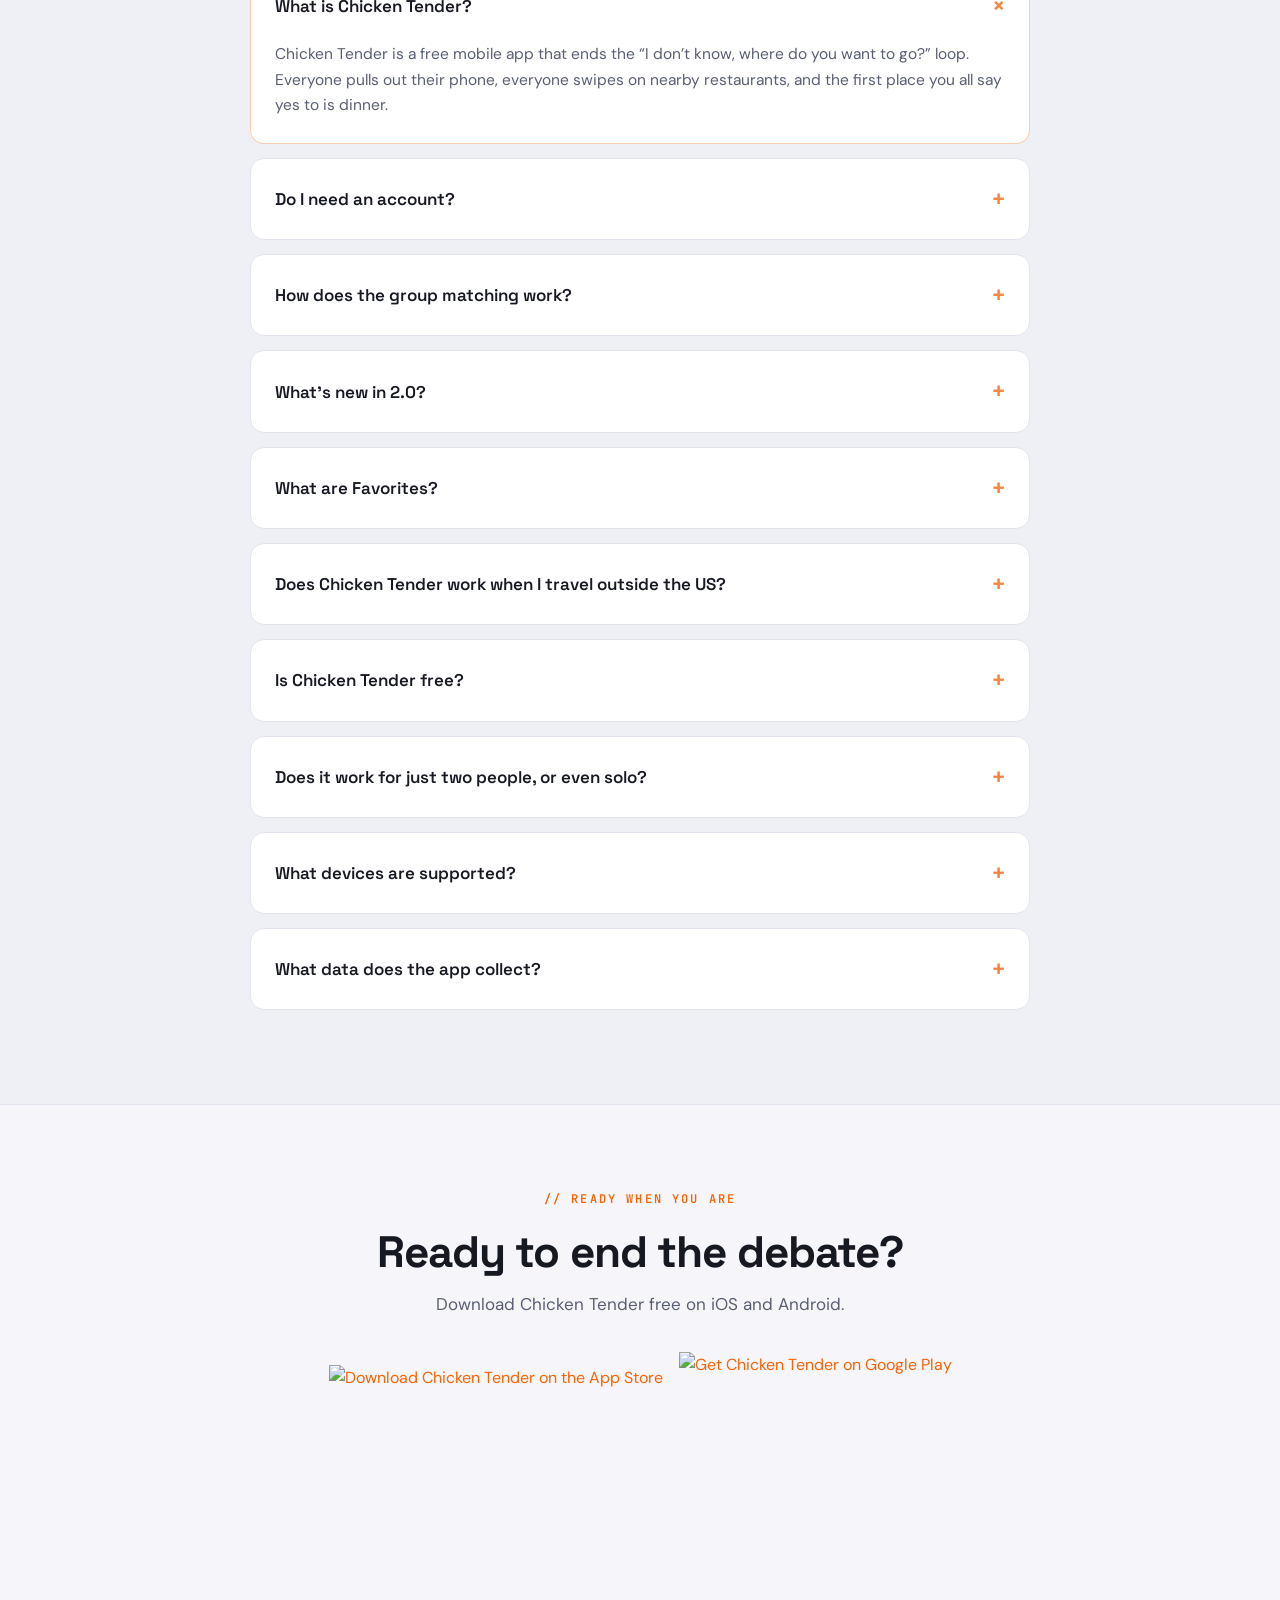
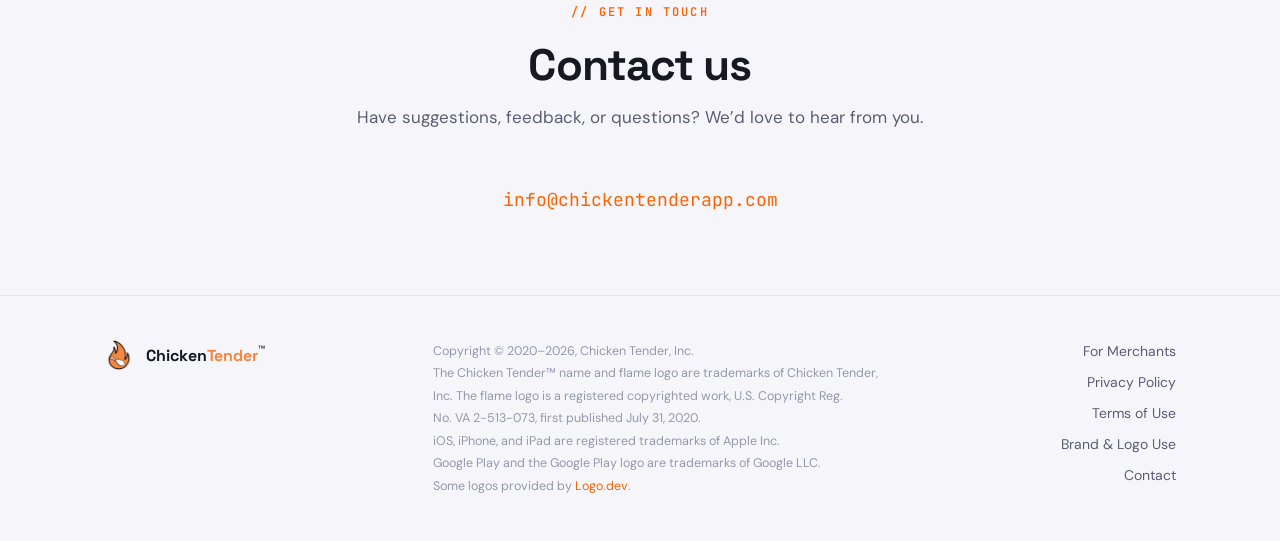
==== commit 35ee8154: "add terms of use" ====
--- a/index.html
+++ b/index.html
@@ -646,6 +646,7 @@
             <div class="footer-links">
                 <a href="https://merchants.chickentenderapp.com" target="_blank" rel="noopener">For Merchants</a>
                 <a href="privacy.html">Privacy Policy</a>
+                <a href="terms.html">Terms of Use</a>
                 <a href="brand.html">Brand &amp; Logo Use</a>
                 <a href="mailto:info@chickentenderapp.com">Contact</a>
             </div>
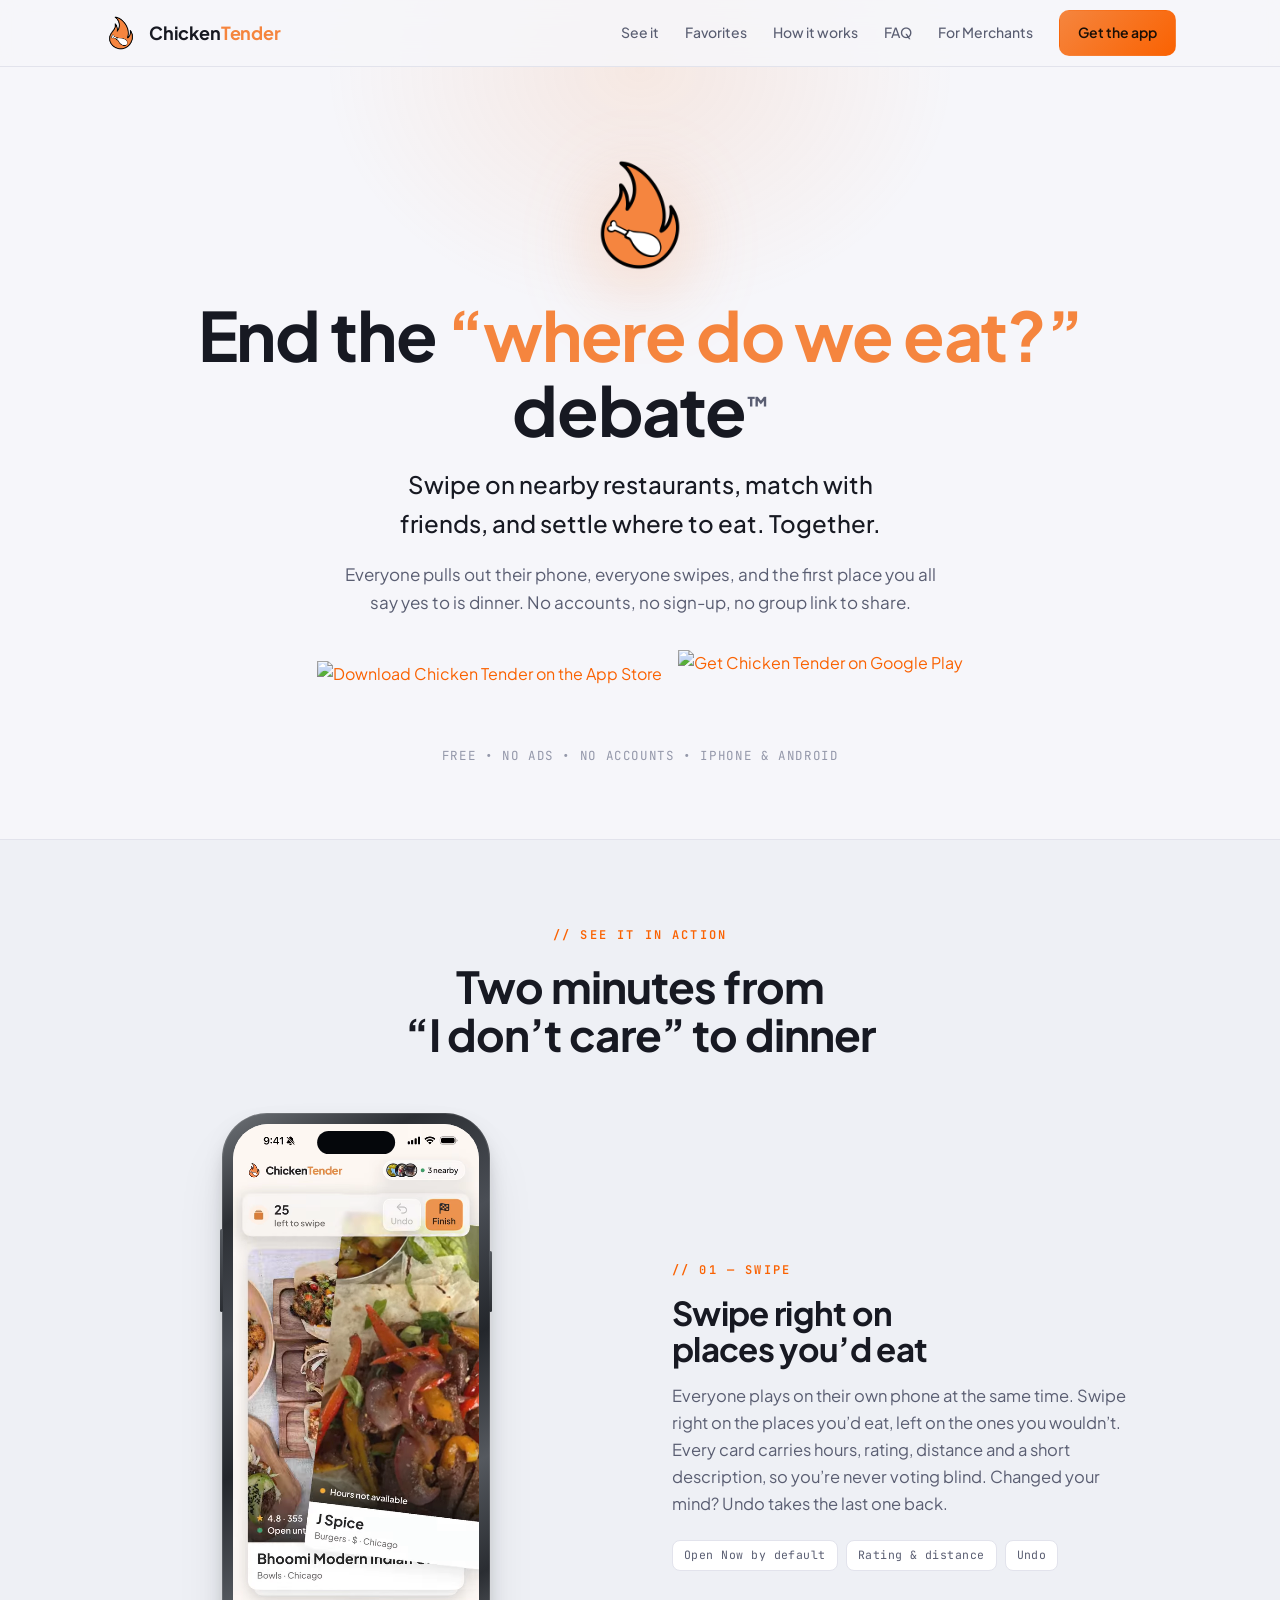
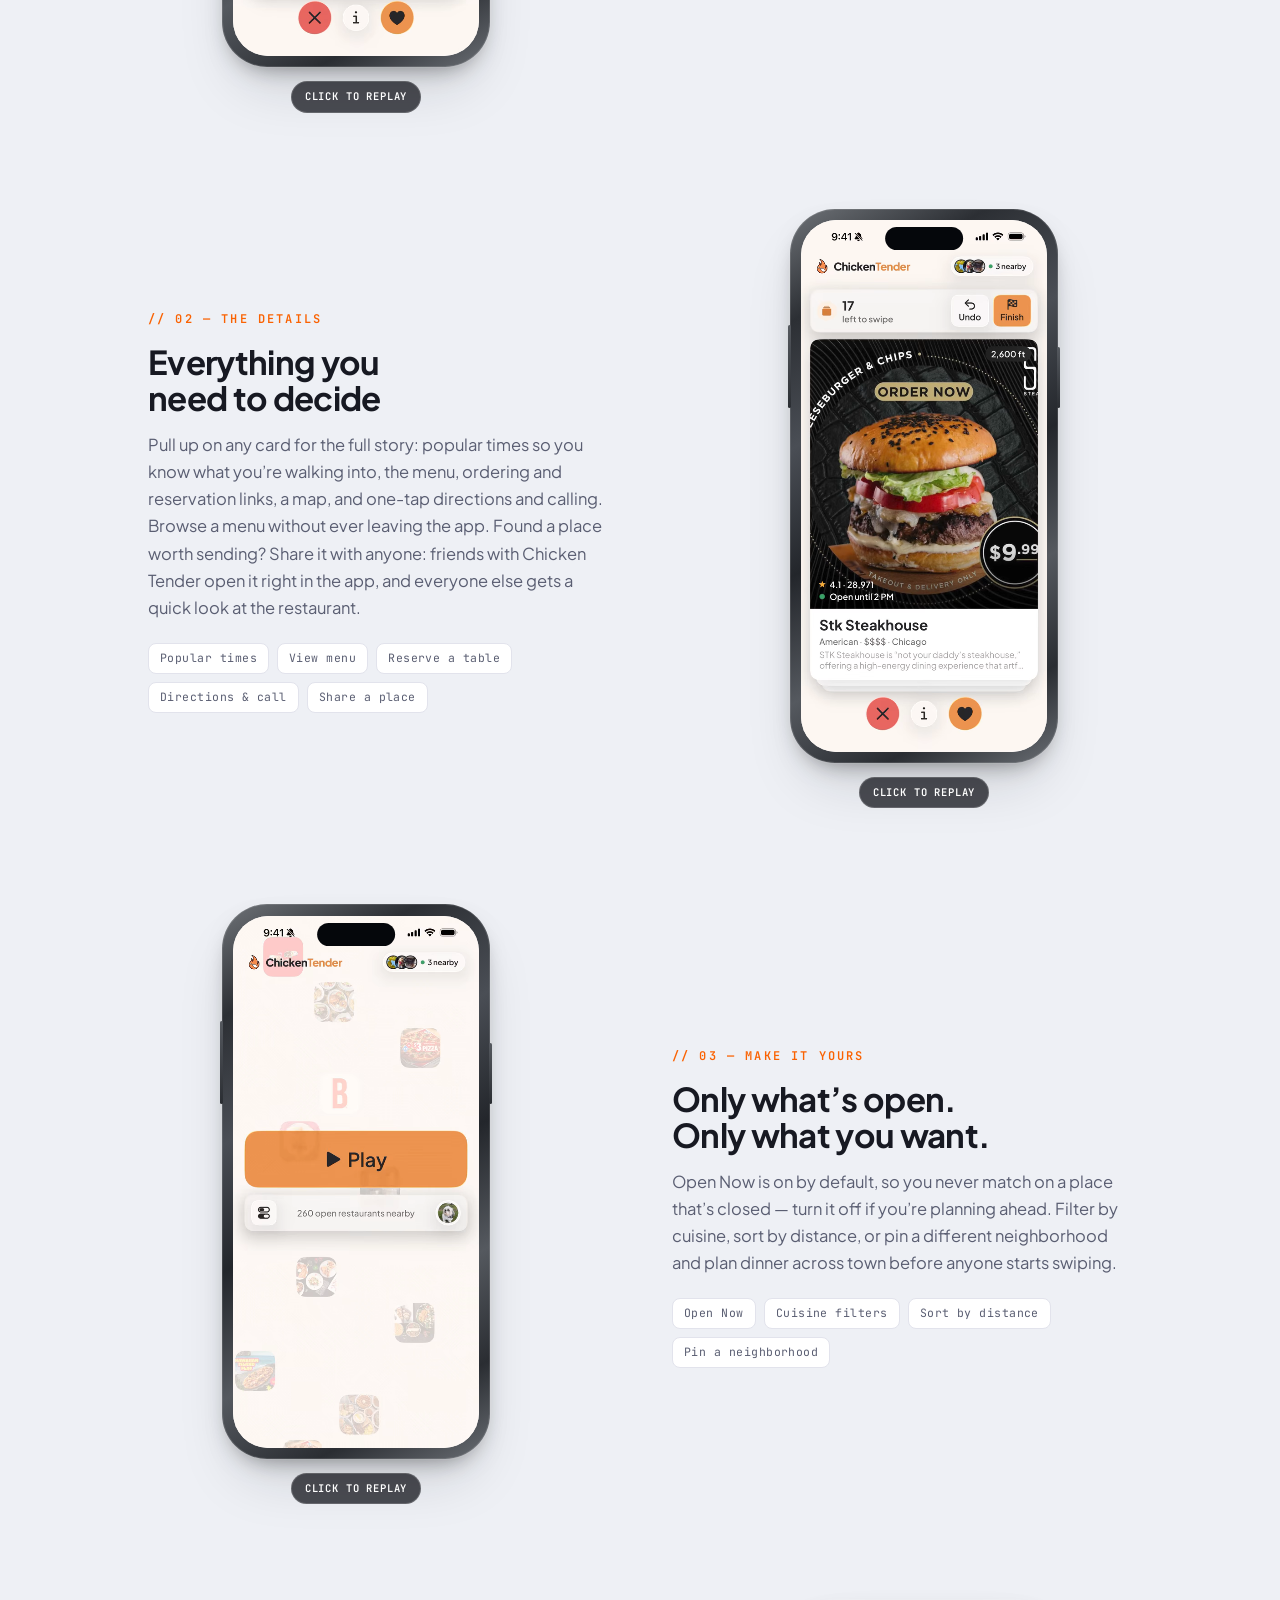
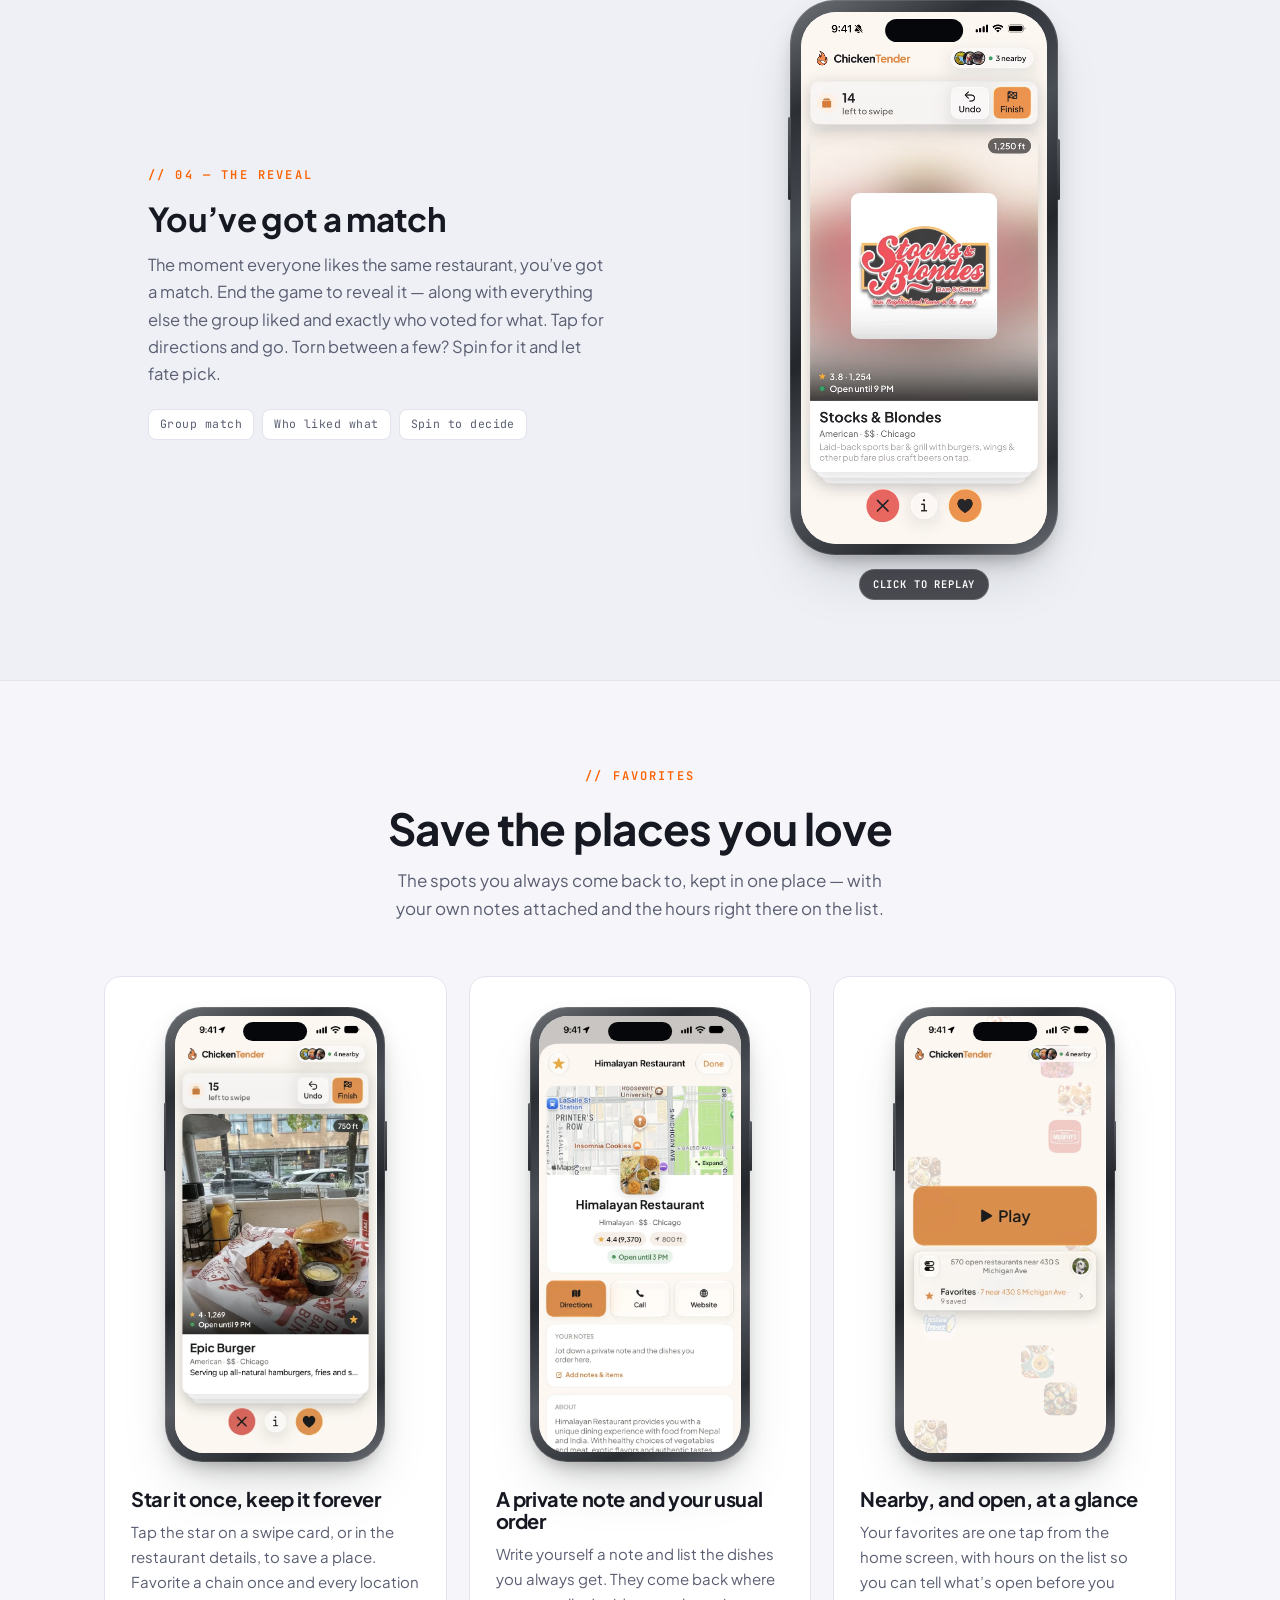
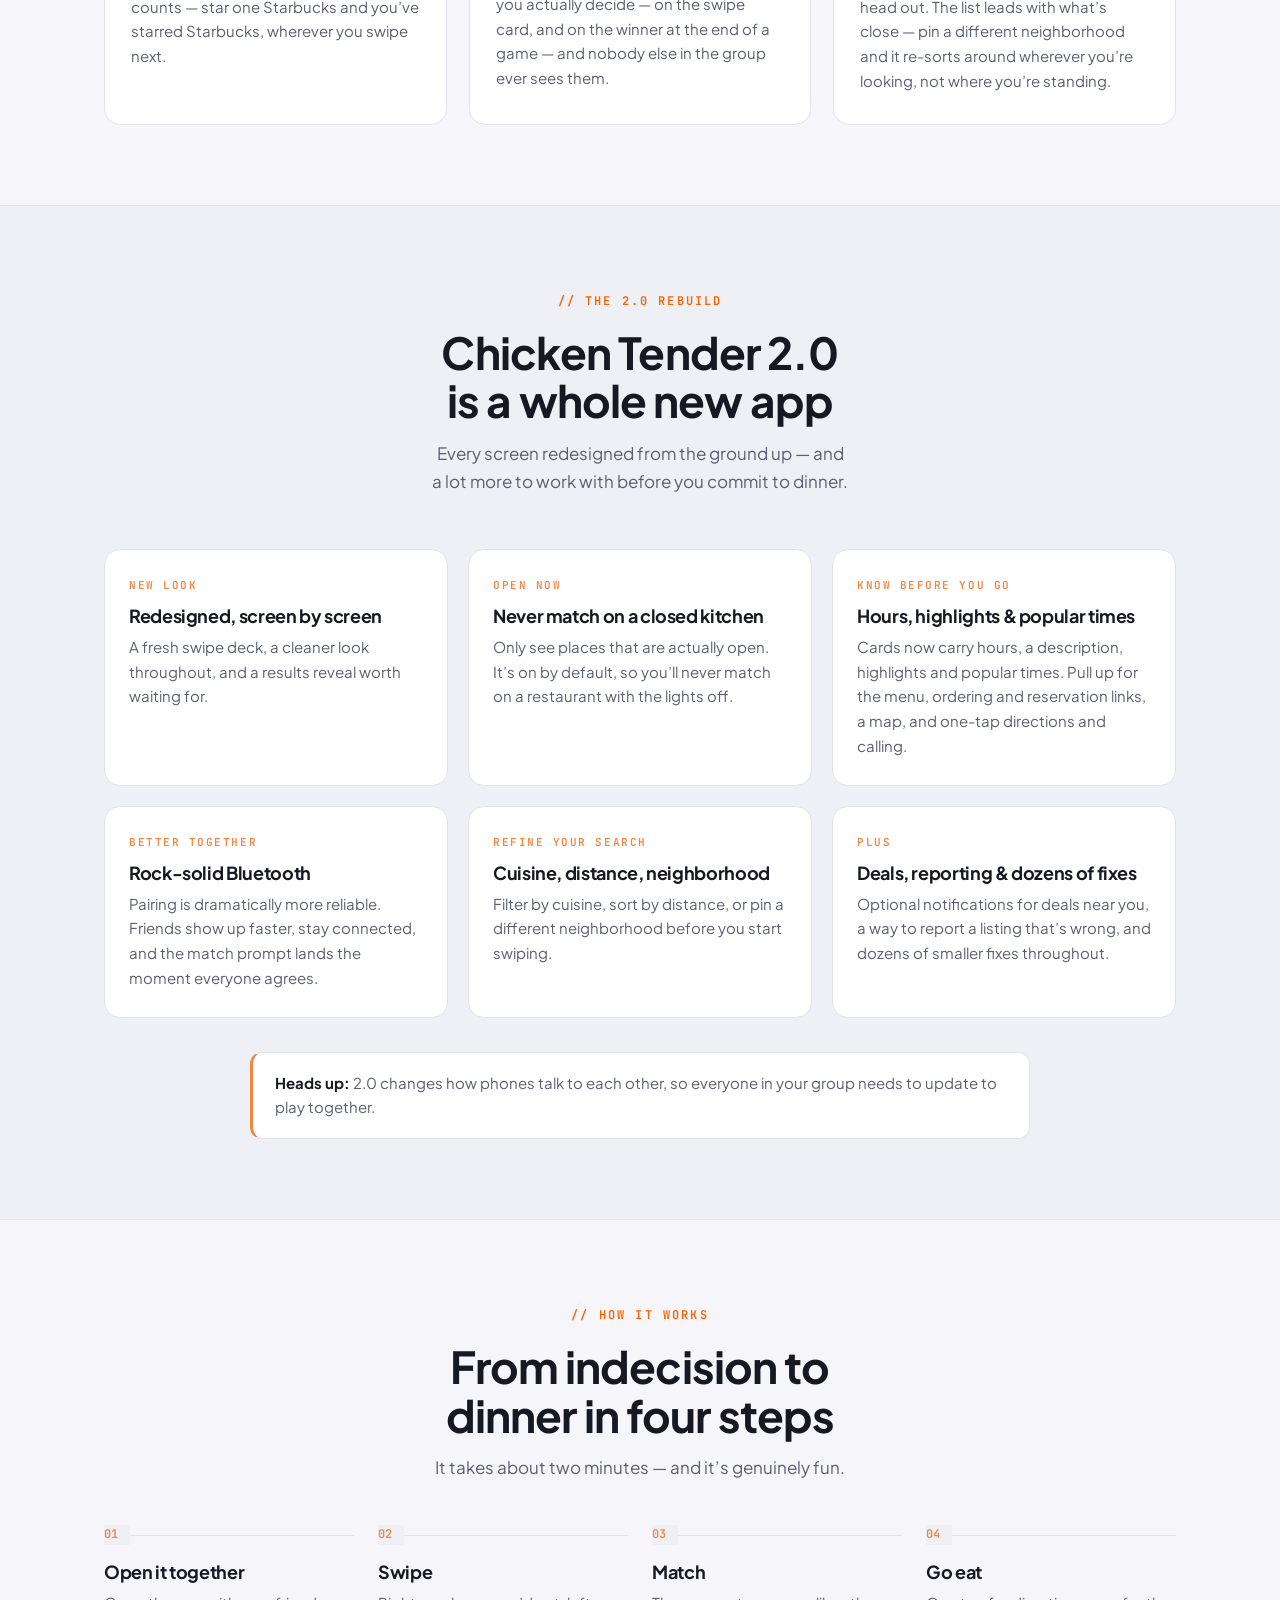
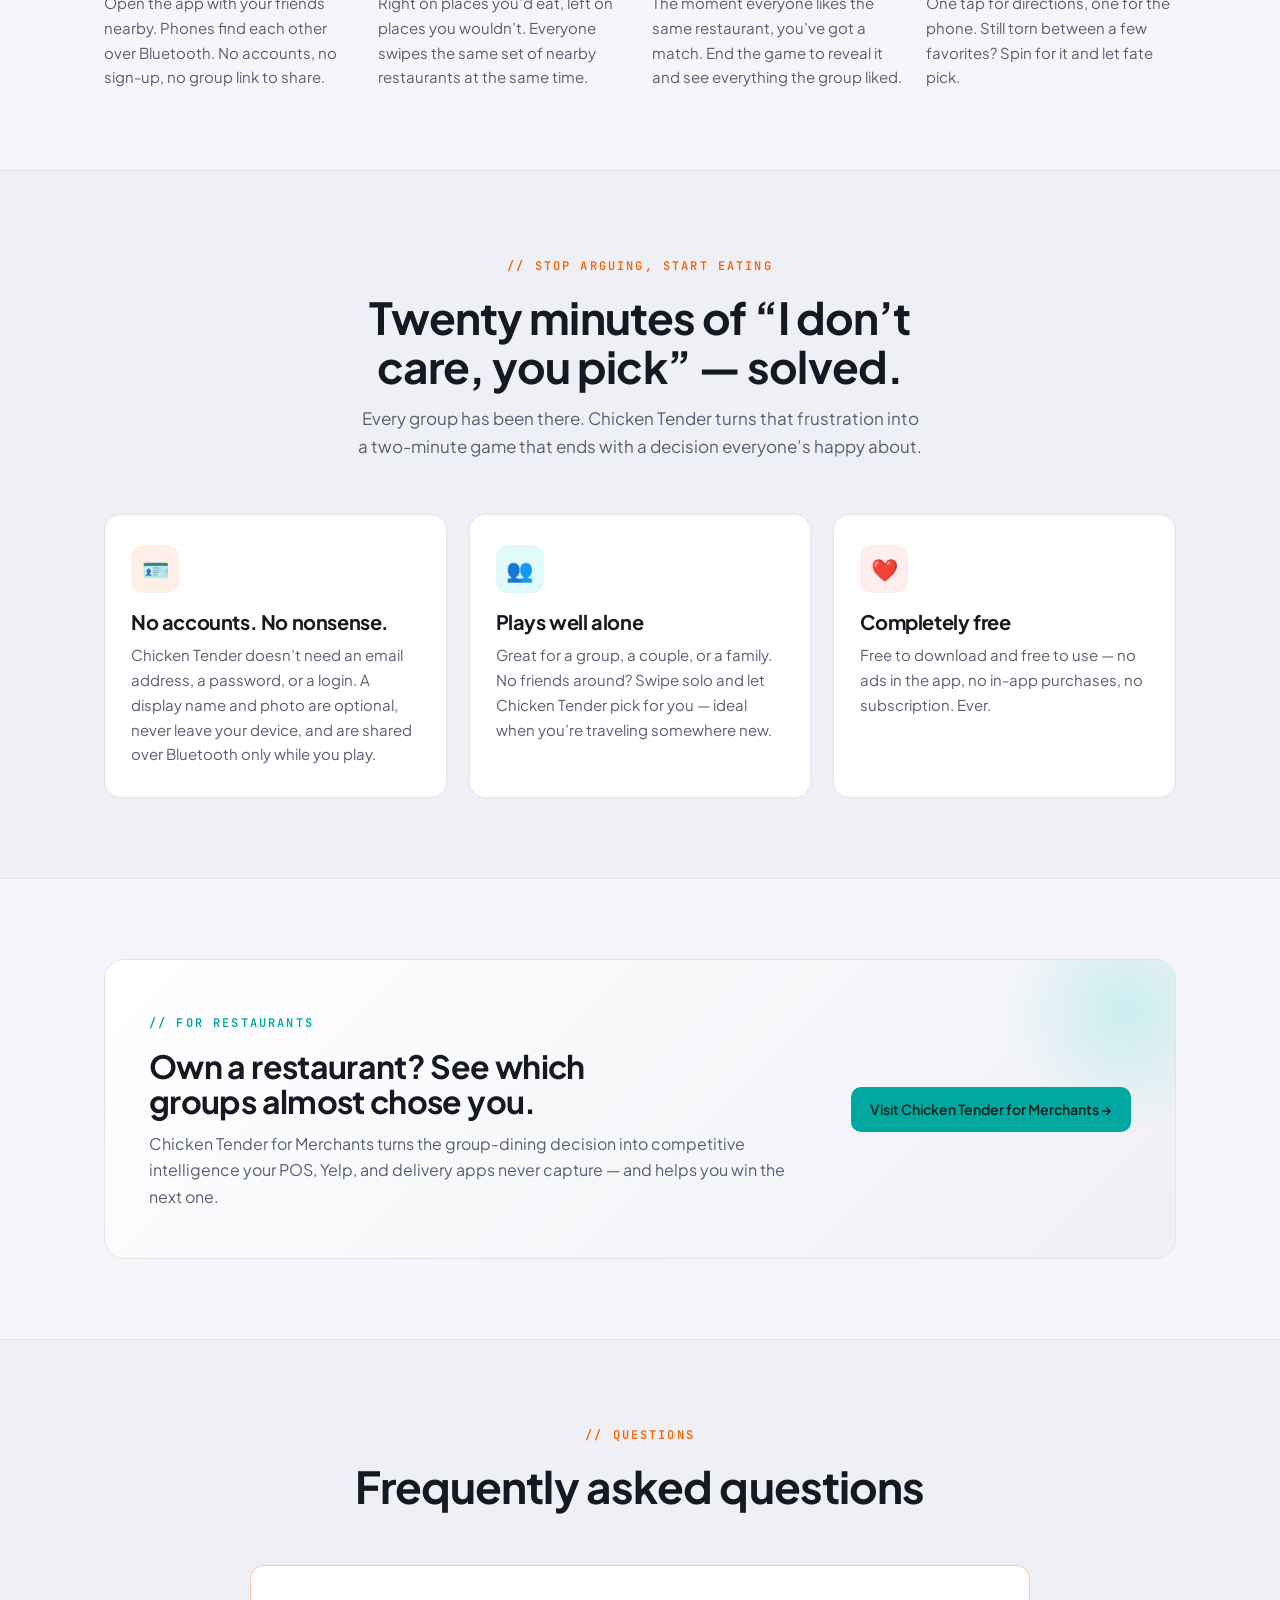
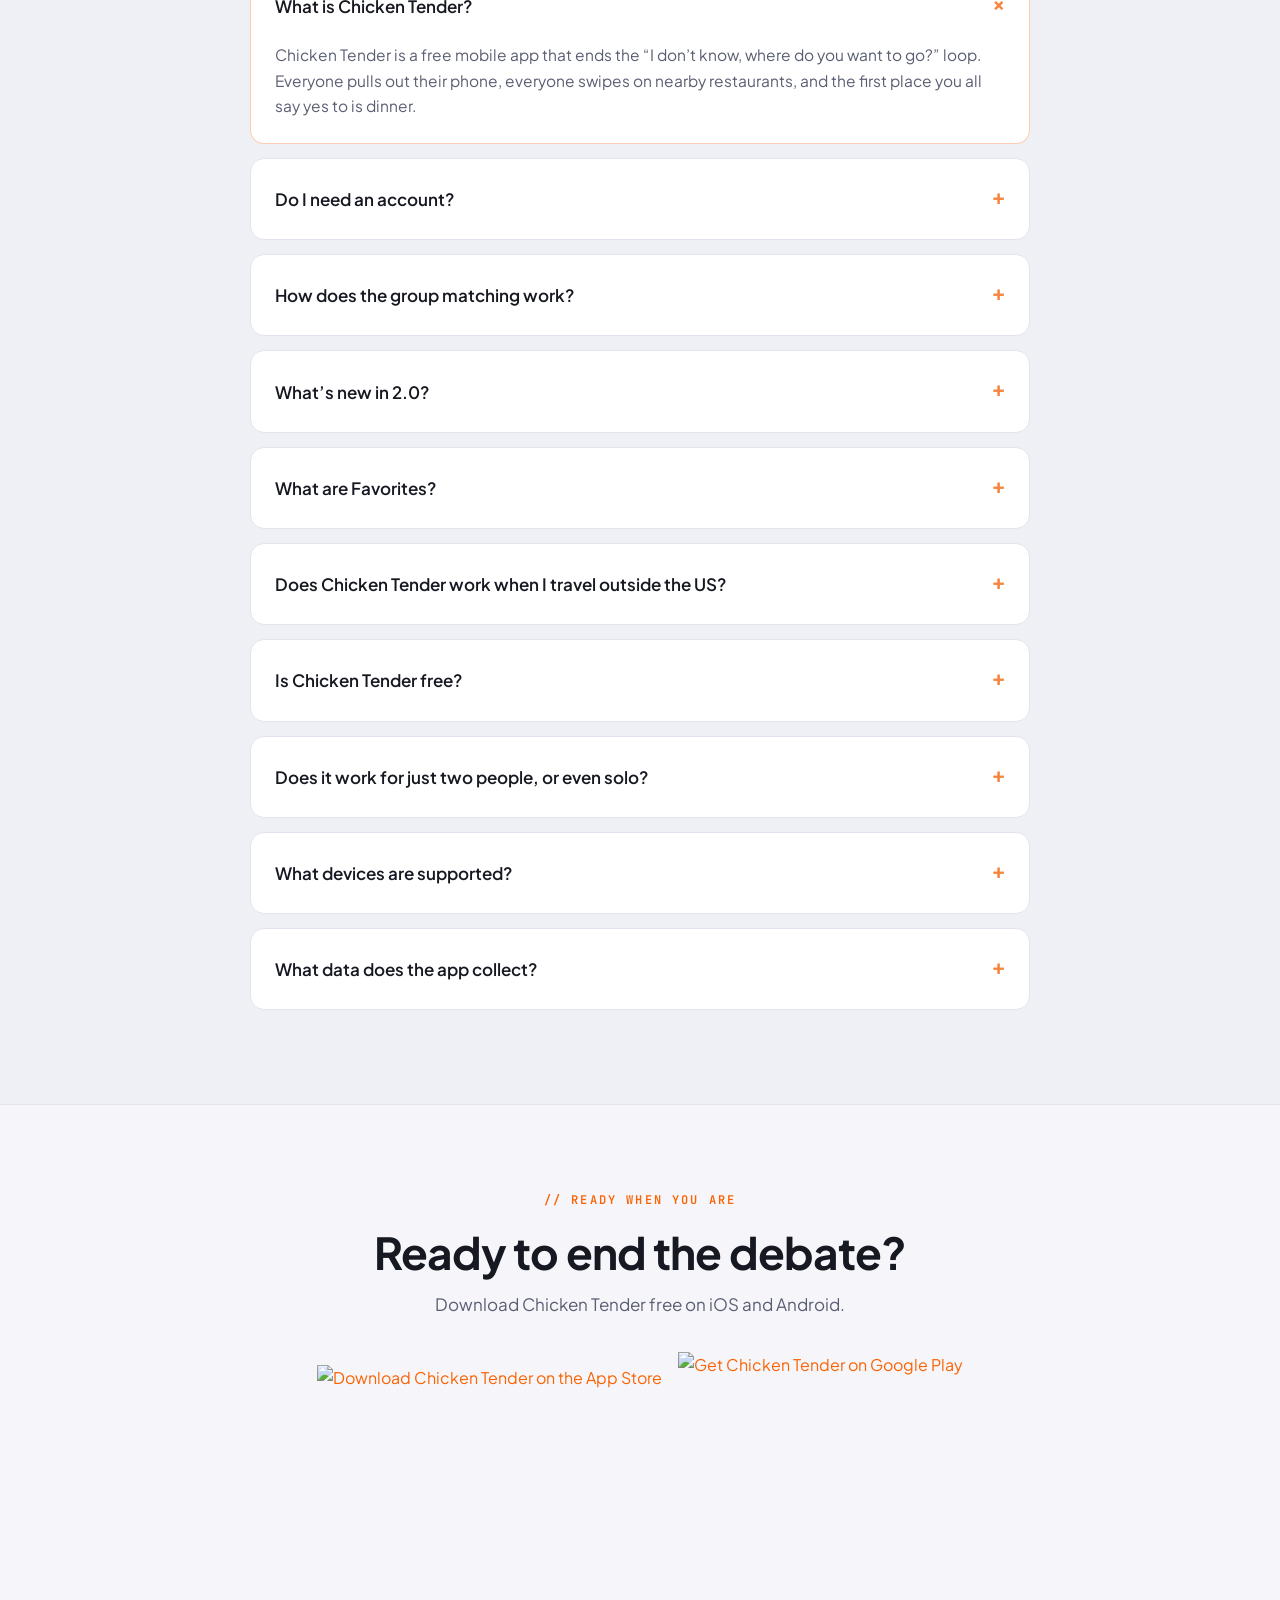
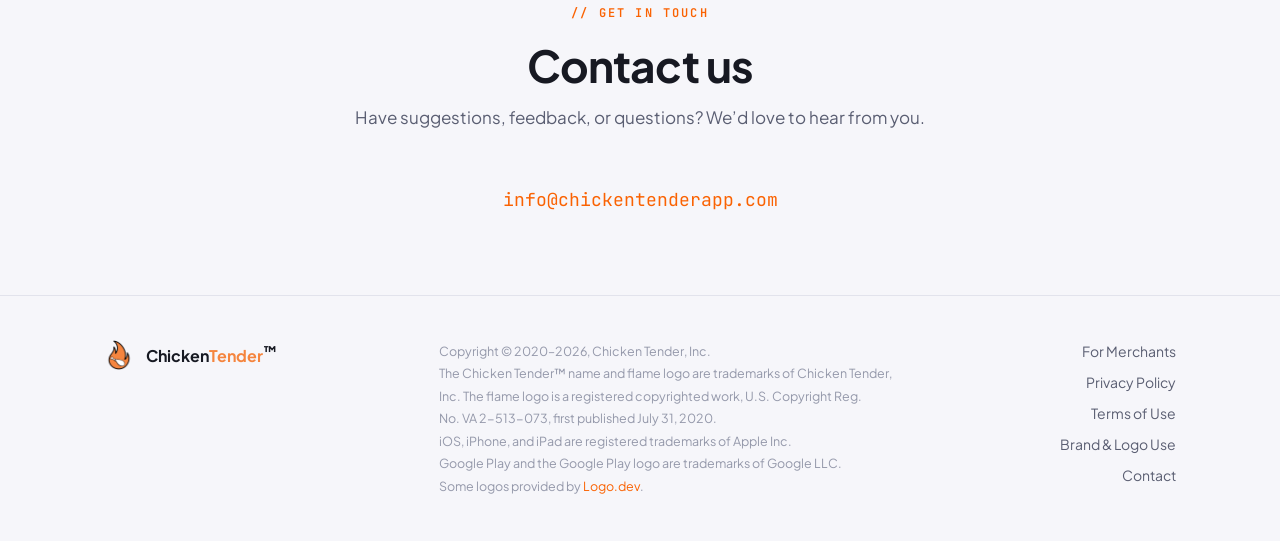
==== commit 863a7195: "use jakarta fonts" ====
--- a/index.html
+++ b/index.html
@@ -199,7 +199,7 @@
     <!-- Fonts (matched to merchants.chickentenderapp.com) -->
     <link rel="preconnect" href="https://fonts.googleapis.com">
     <link rel="preconnect" href="https://fonts.gstatic.com" crossorigin>
-    <link href="https://fonts.googleapis.com/css2?family=Space+Grotesk:wght@400;500;600;700&family=DM+Sans:wght@400;500;600;700&family=JetBrains+Mono:wght@400;500;600&display=swap" rel="stylesheet" />
+    <link href="https://fonts.googleapis.com/css2?family=Plus+Jakarta+Sans:wght@400;500;600;700;800&family=JetBrains+Mono:wght@400;500;600&display=swap" rel="stylesheet" />
 
     <!-- Theme CSS -->
     <link href="css/home.css" rel="stylesheet">
--- a/css/home.css
+++ b/css/home.css
@@ -31,8 +31,10 @@
   --glow: rgba(245, 133, 62, 0.14);
   --phone-shadow: rgba(0, 0, 0, 0.5);
 
-  --font-display: "Space Grotesk", sans-serif;
-  --font-body: "DM Sans", -apple-system, BlinkMacSystemFont, sans-serif;
+  --font-display: "Plus Jakarta Sans", sans-serif;
+  --font-body: "Plus Jakarta Sans", -apple-system, BlinkMacSystemFont, sans-serif;
+  /* matches the app's wordmark — keep on Jakarta even if the display face changes */
+  --font-wordmark: "Plus Jakarta Sans", sans-serif;
   --font-mono: "JetBrains Mono", monospace;
 
   --maxw: 1120px;
@@ -154,6 +156,7 @@
   letter-spacing: -0.01em;
 }
 .nav-brand img { width: 34px; height: 34px; object-fit: contain; }
+.wordmark { font-family: var(--font-wordmark); }
 .nav-brand .wordmark { color: var(--text); }
 .nav-brand .wordmark .accent { color: var(--accent); }
 .nav-links { display: flex; align-items: center; gap: 26px; }
@@ -431,7 +434,7 @@
 .footer-brand { display: flex; align-items: center; gap: 12px; }
 .footer-brand img { width: 30px; height: 30px; }
 .footer-brand span { font-family: var(--font-display); font-weight: 700; font-size: 16px; }
-.footer-brand .wordmark { color: var(--text); }
+.footer-brand .wordmark { font-family: var(--font-wordmark); color: var(--text); }
 .footer-brand .wordmark .accent { color: var(--accent); }
 .footer-legal { color: var(--text-dim); font-size: 12.5px; line-height: 1.8; max-width: 460px; }
 .footer-links { display: flex; flex-direction: column; gap: 8px; text-align: right; }
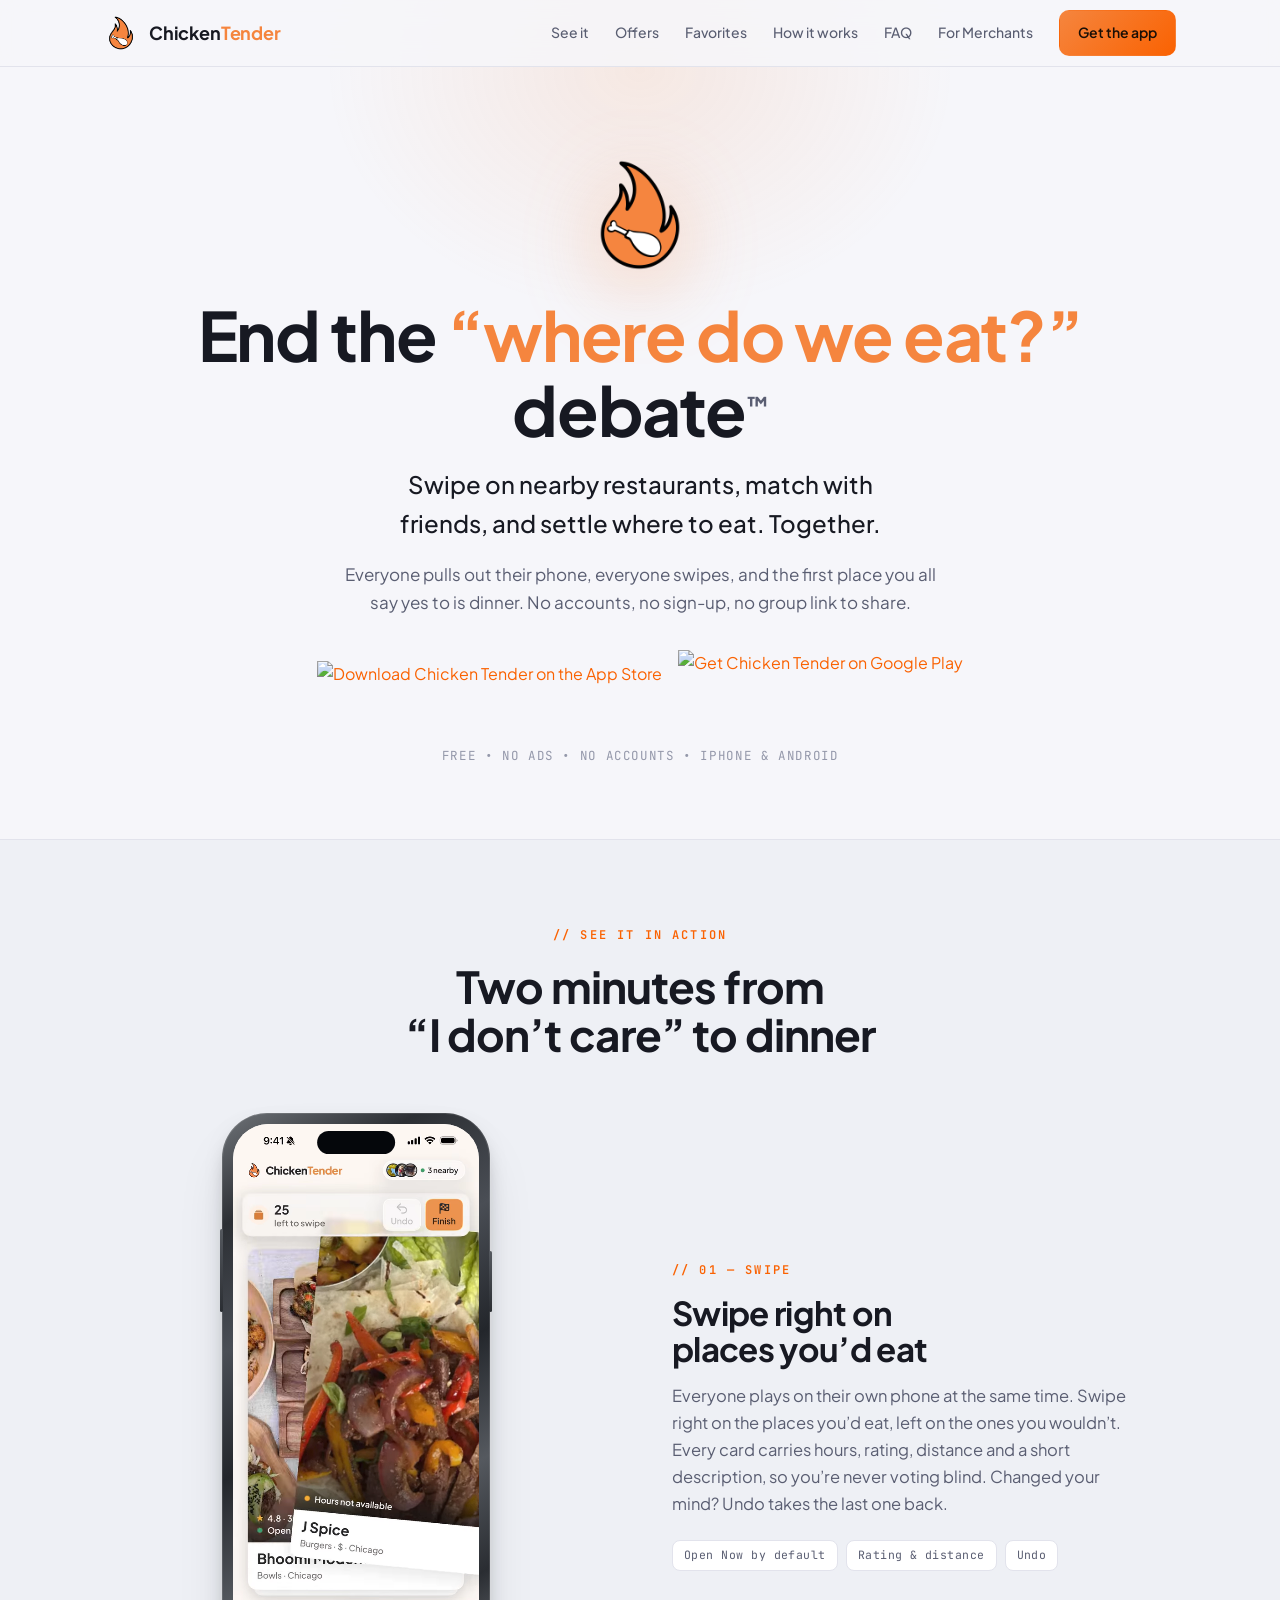
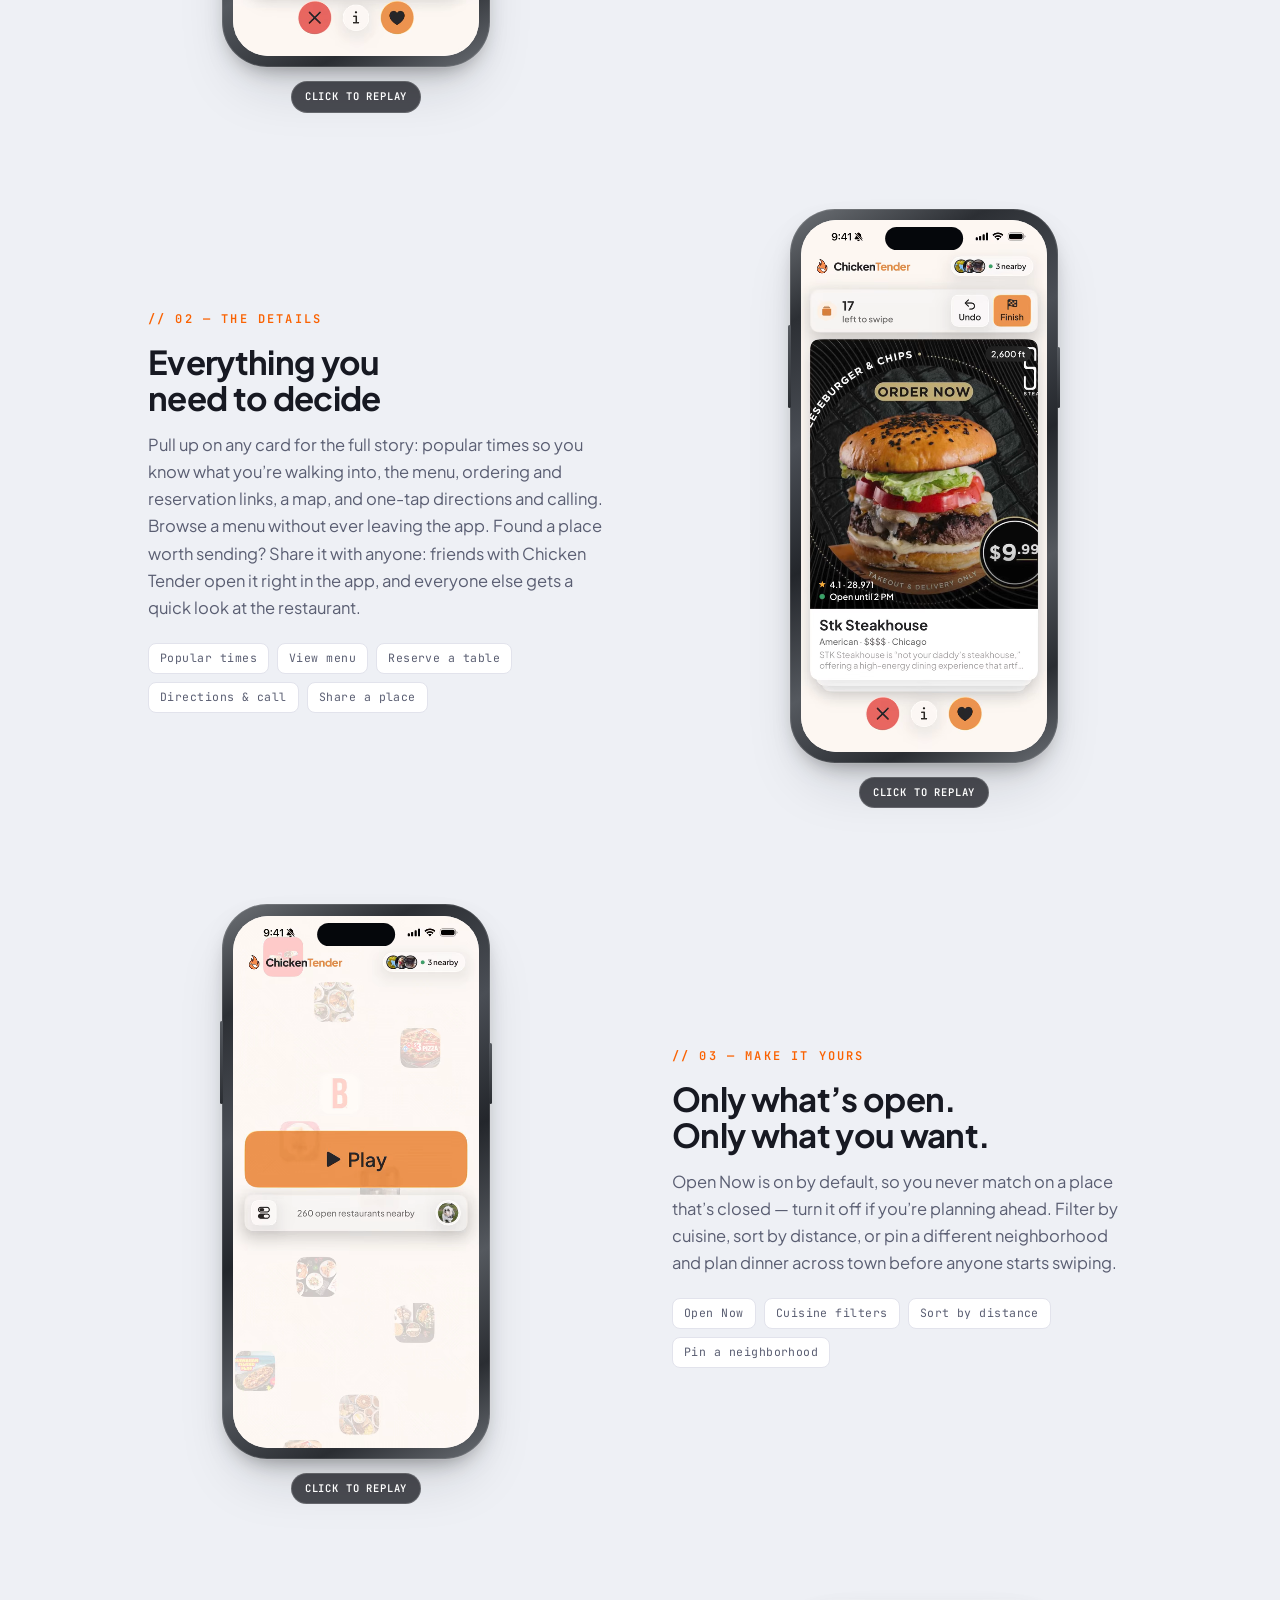
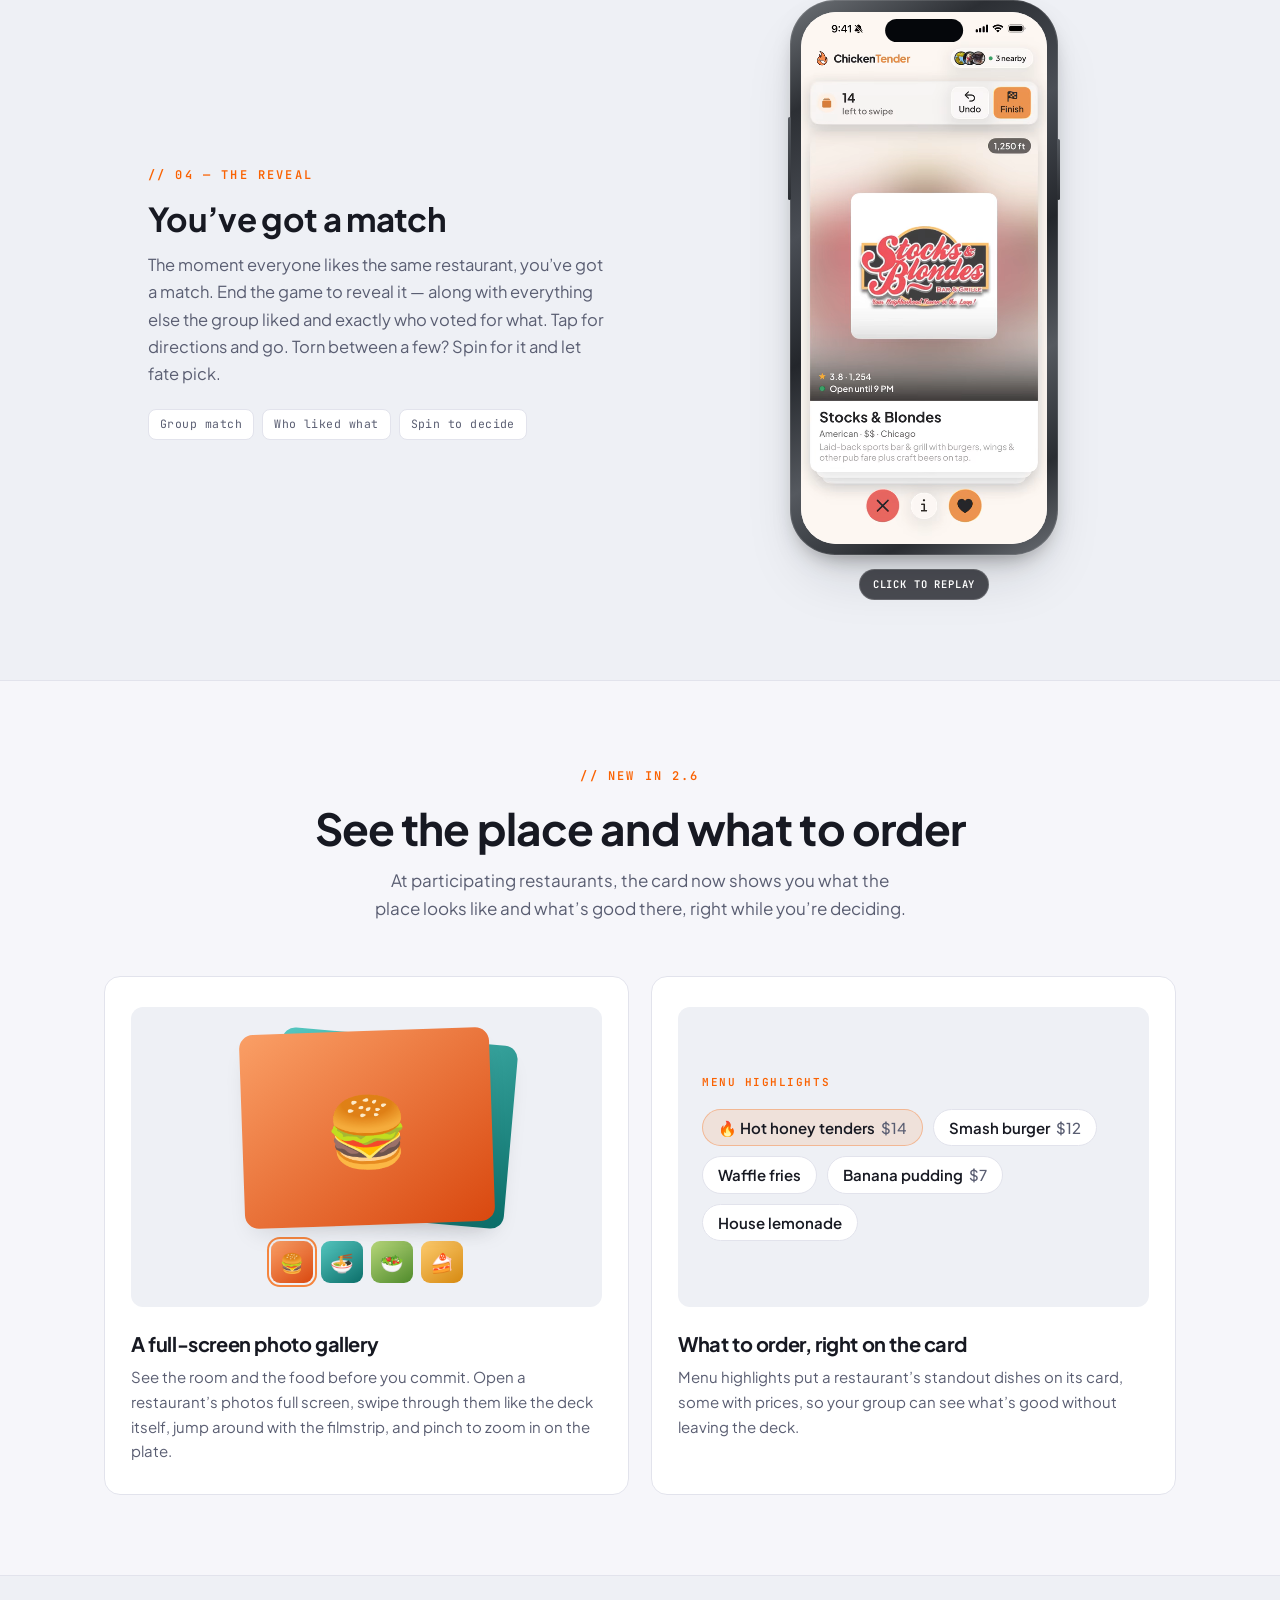
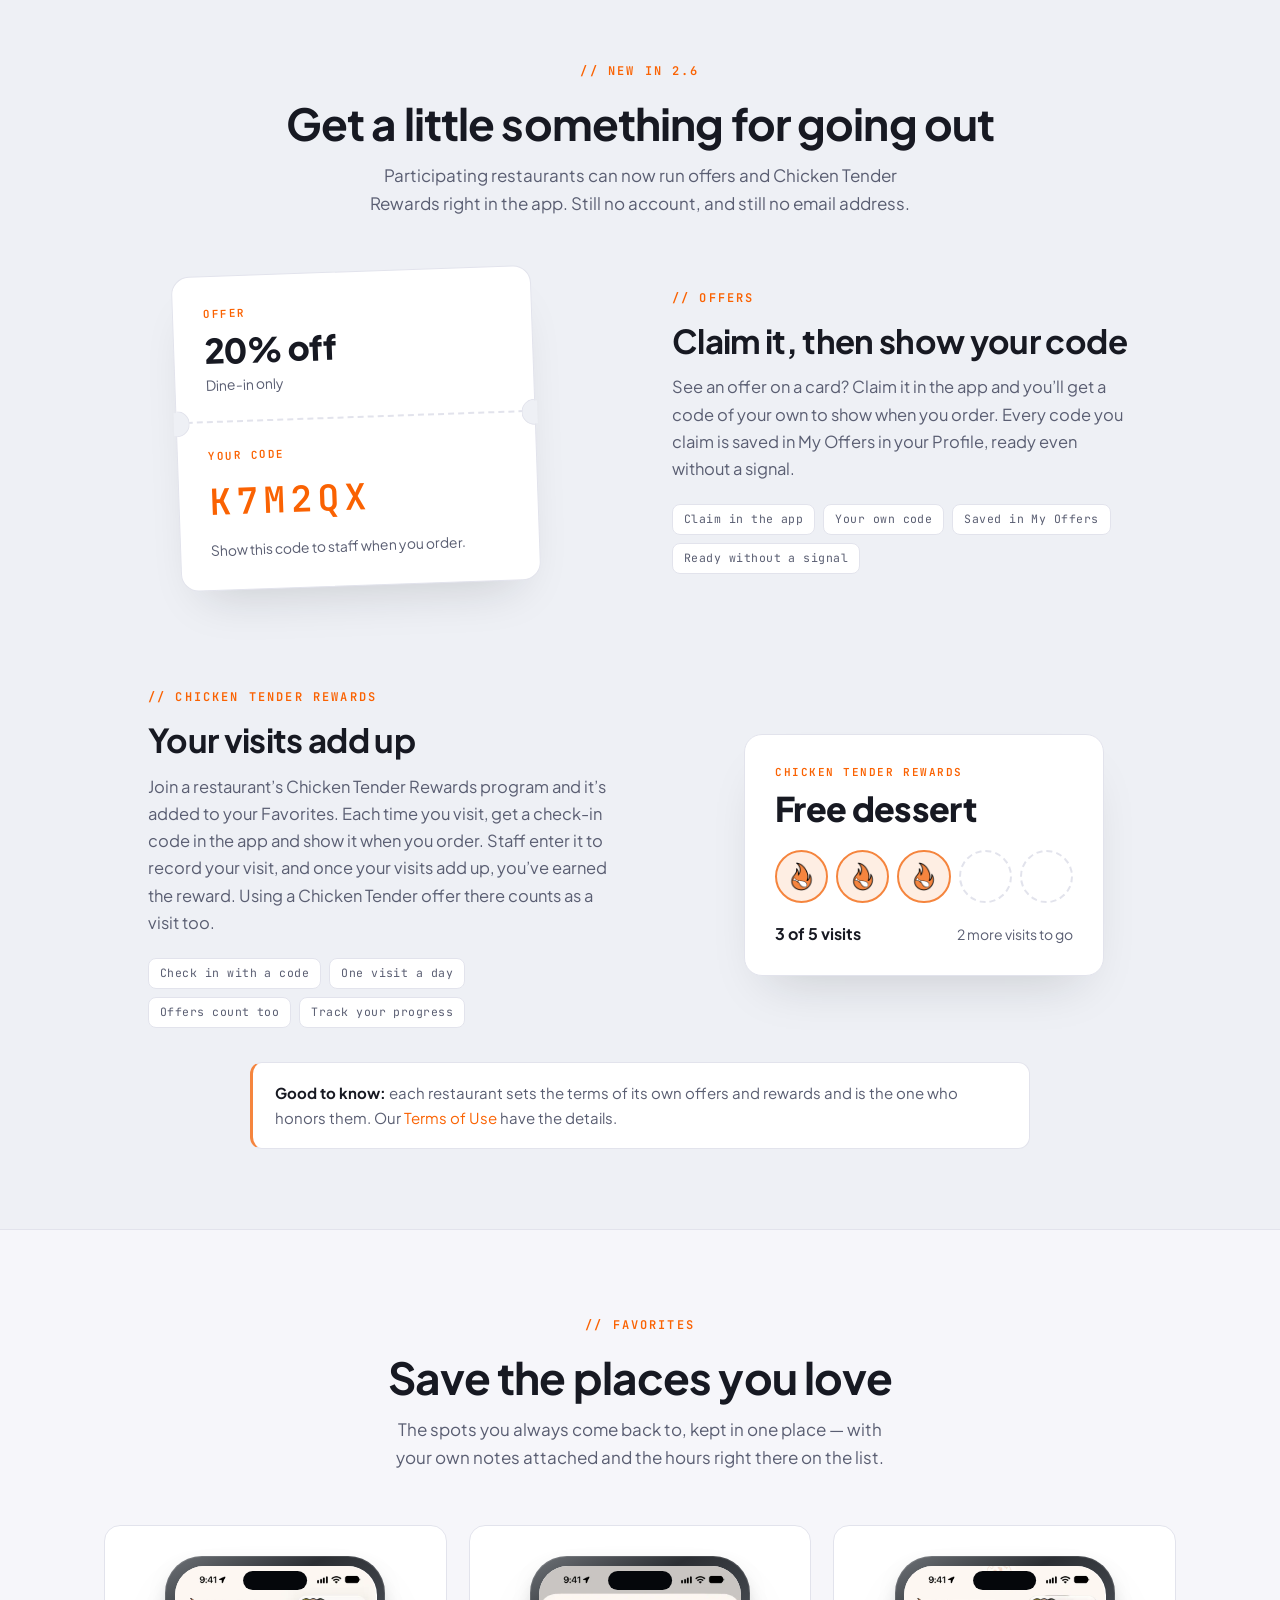
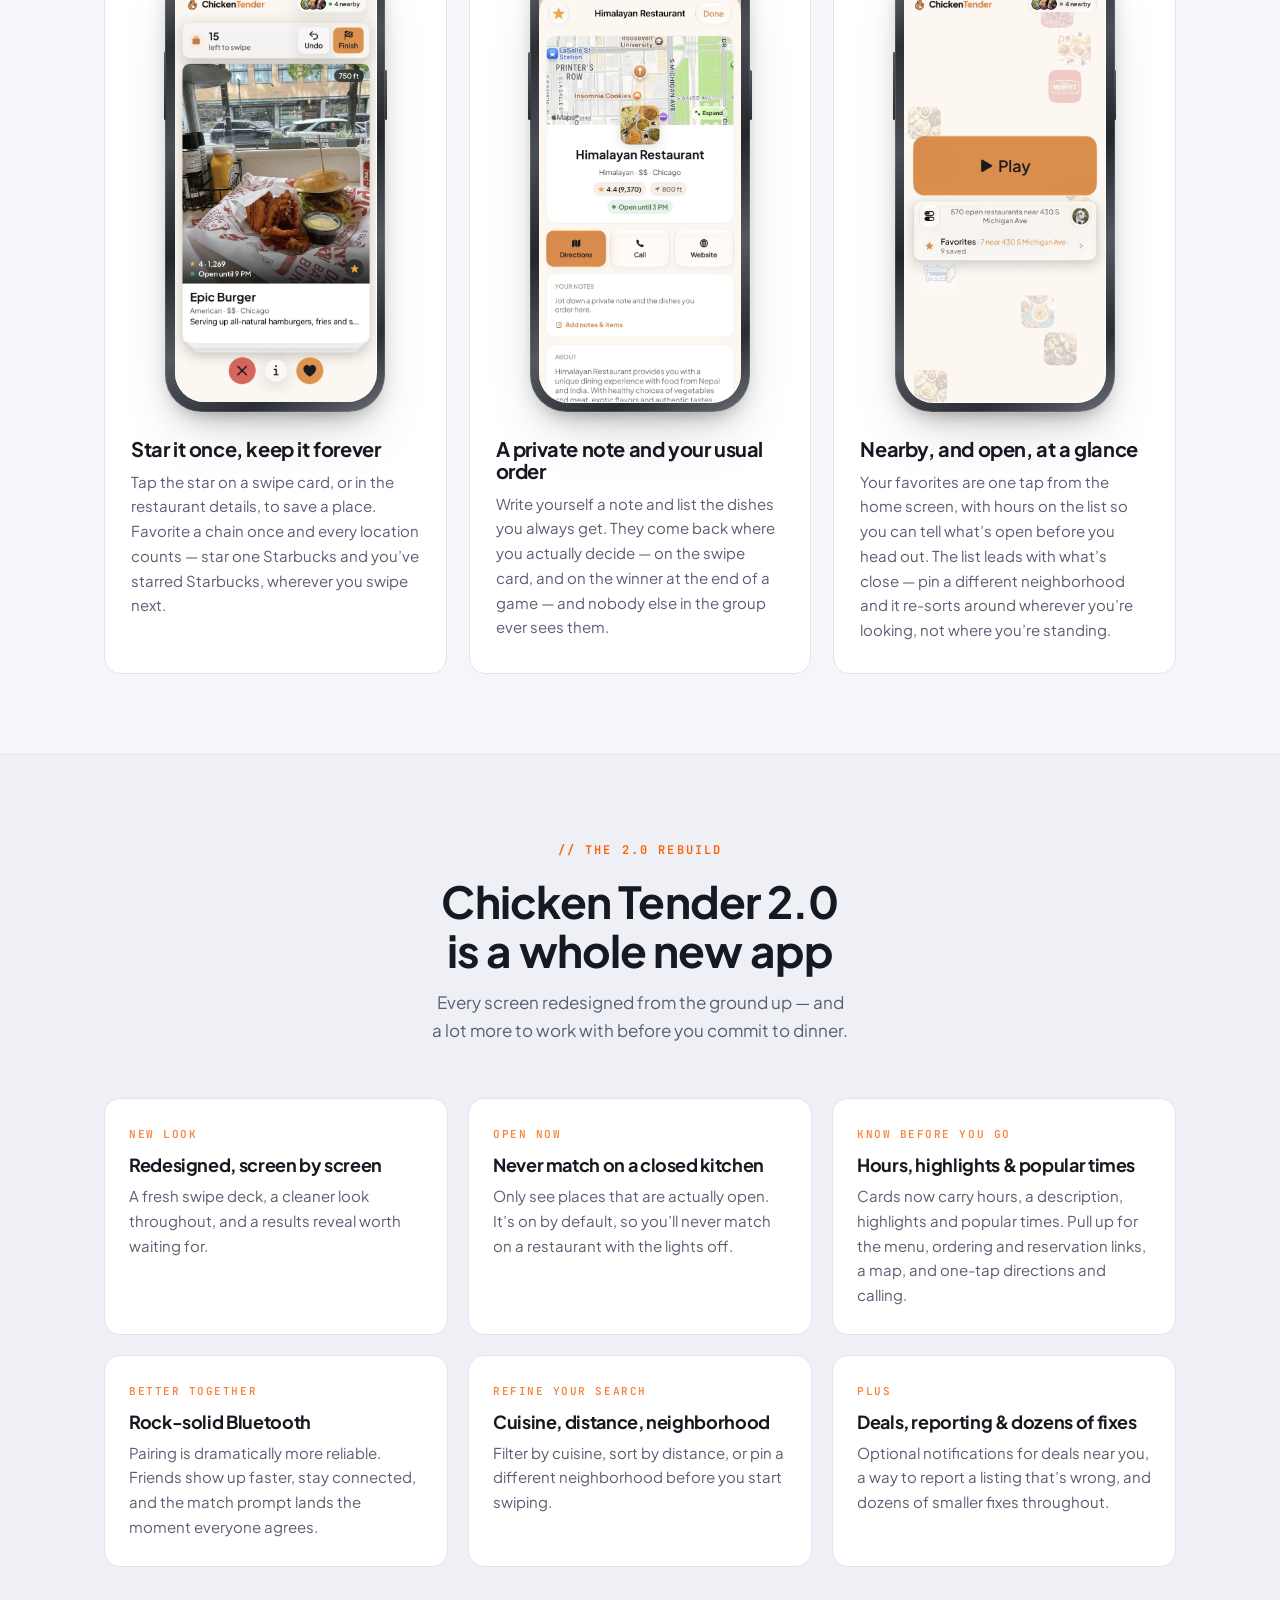
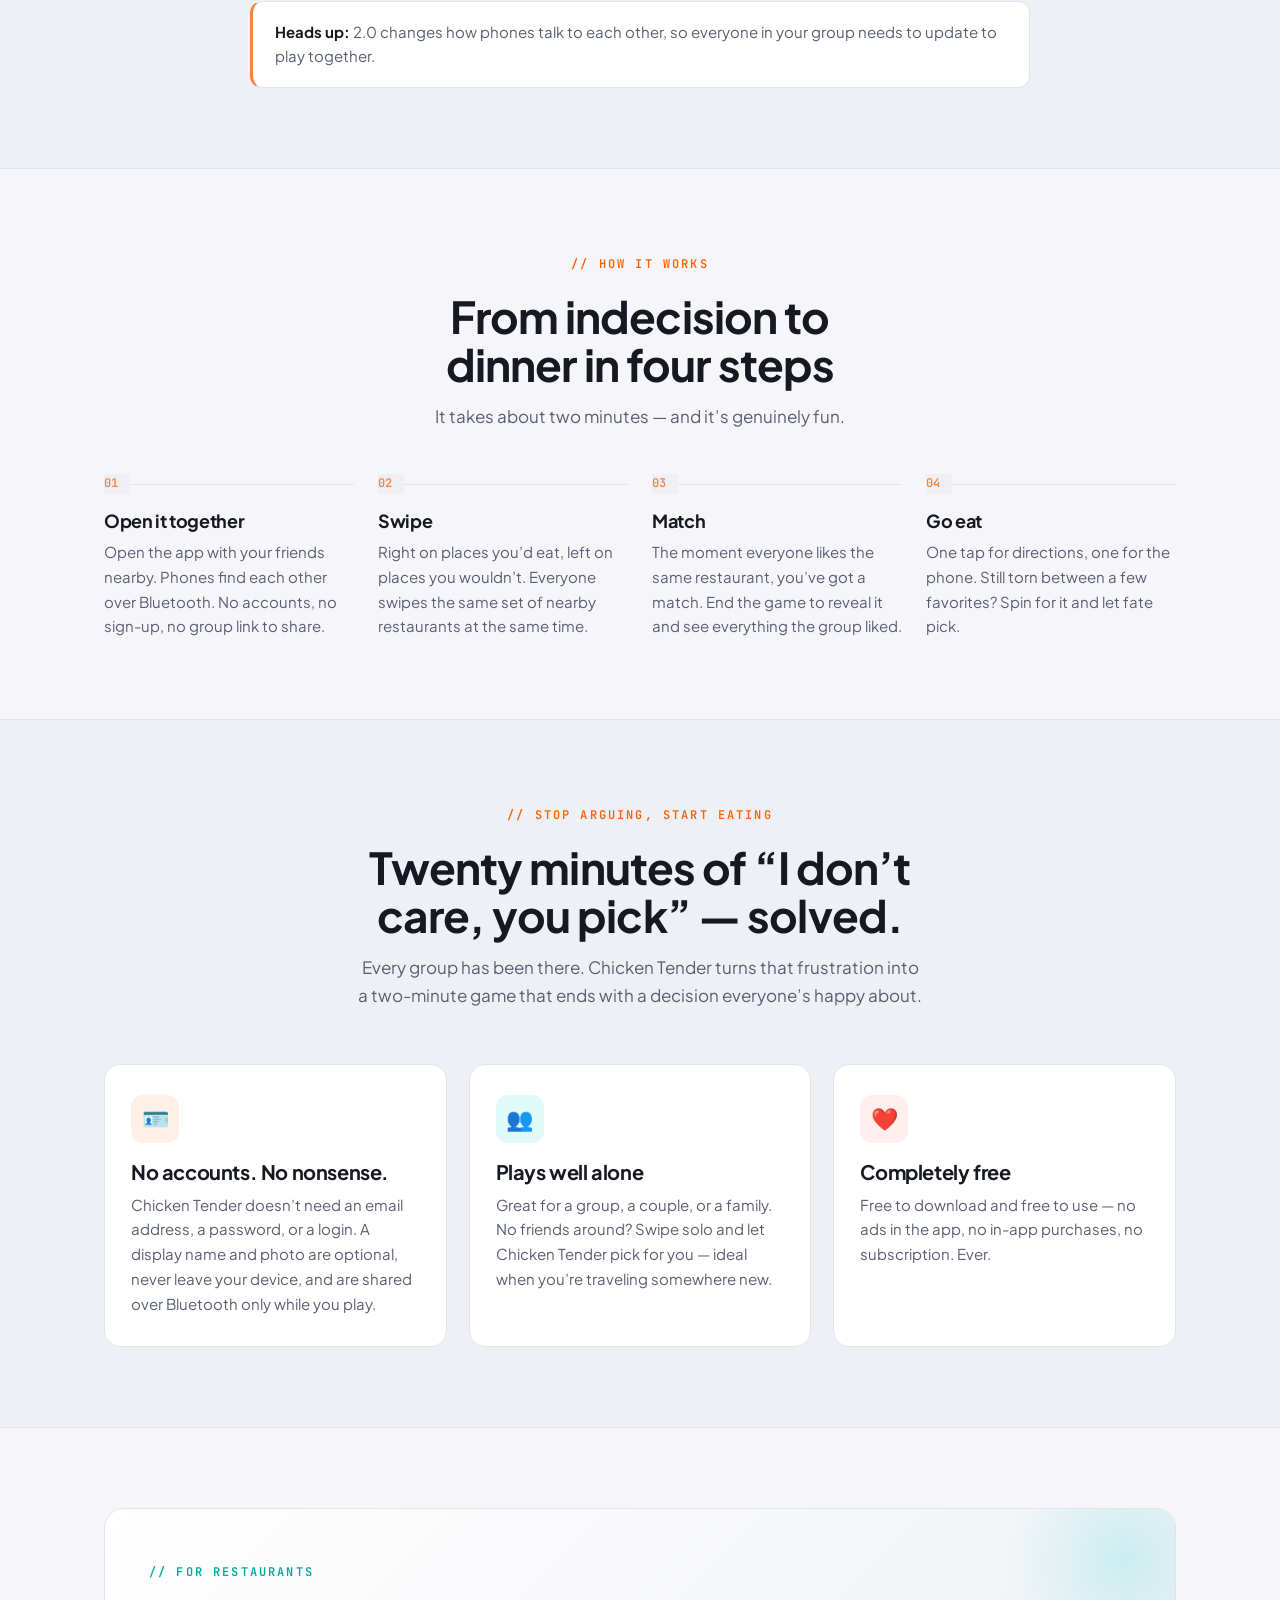
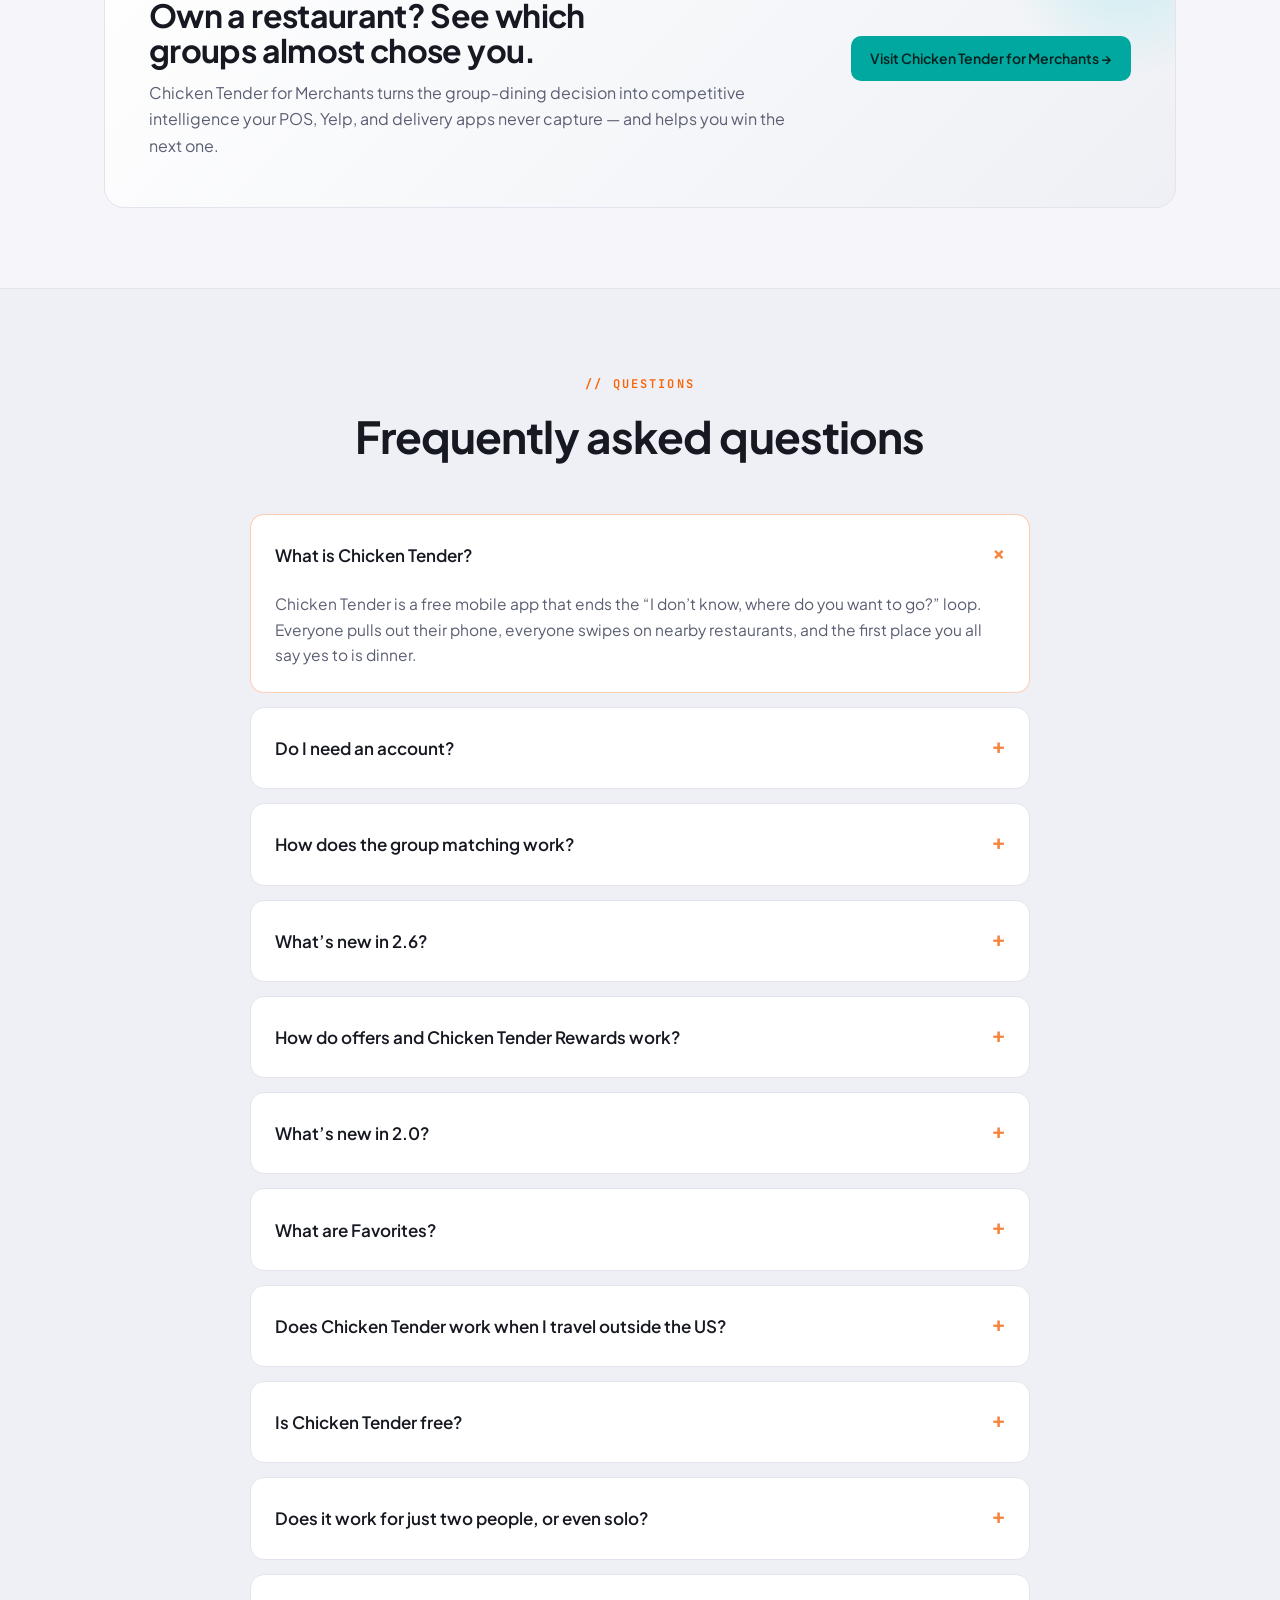
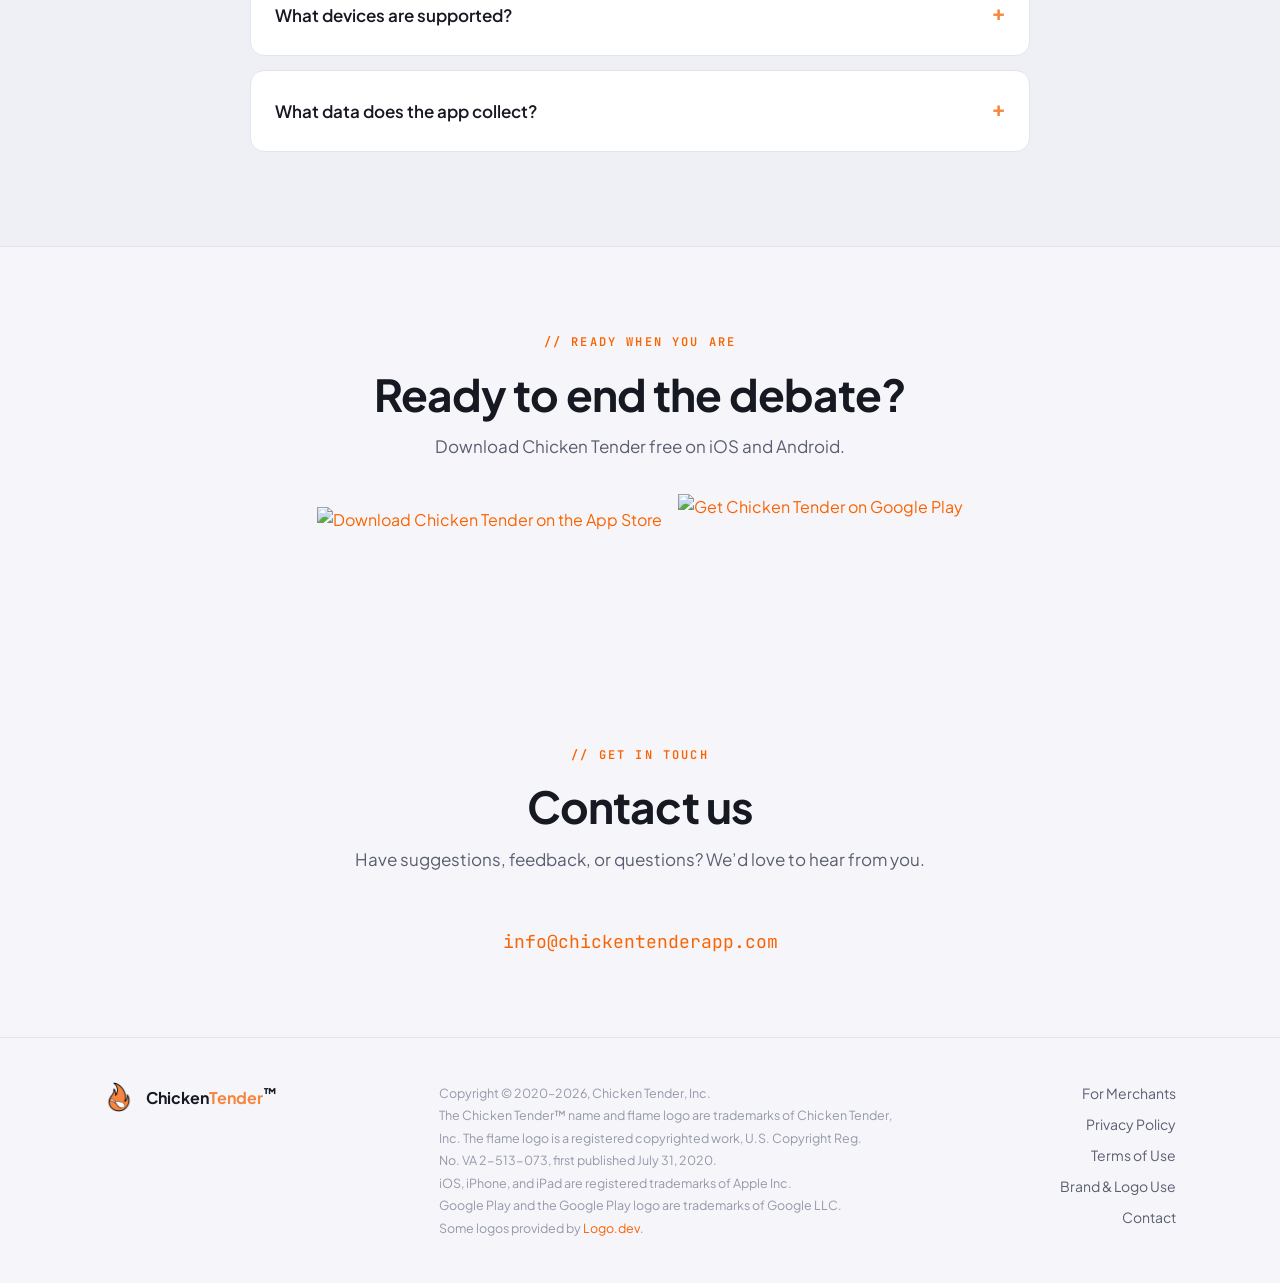
==== commit 7f00f831: "add 2.6.0 notes" ====
--- a/index.html
+++ b/index.html
@@ -6,7 +6,7 @@
     <meta charset="utf-8">
     <meta http-equiv="X-UA-Compatible" content="IE=edge">
     <meta name="viewport" content="width=device-width, initial-scale=1">
-    <meta name="description" content="Chicken Tender is the free app that ends the 'where do you want to eat?' debate. Swipe on nearby restaurants with friends, match, and go eat. Save your go-to spots to Favorites with private notes and hours, filter to what&#39;s open now, and swipe together at home or traveling abroad. Free on iPhone &amp; Android.">
+    <meta name="description" content="Chicken Tender is the free app that ends the 'where do you want to eat?' debate. Swipe on nearby restaurants with friends, match, and go eat. See photos and menu highlights, claim offers and join Chicken Tender Rewards at participating restaurants, and save your go-to spots to Favorites. Free on iPhone &amp; Android.">
     <meta name="keywords" content="Chicken Tender, restaurant picker app, where to eat app, food decision app, group dining app, restaurant swipe app, date night app, indecision app, free restaurant app, open now restaurants">
     <meta name="author" content="Chicken Tender, Inc">
     <meta name="theme-color" content="#0f1117" media="(prefers-color-scheme: dark)">
@@ -28,7 +28,7 @@
     <meta property="og:image:width" content="1200" />
     <meta property="og:image:height" content="630" />
     <meta property="og:image:alt" content="Chicken Tender — End the &quot;where do we eat?&quot; debate. Swipe nearby restaurants with friends, match, and go eat. Free on iPhone &amp; Android." />
-    <meta property="og:description" content="Everyone swipes, everyone matches, everyone eats. Now with Favorites — save your go-to spots with private notes and hours — and restaurant search that travels with you abroad. Free on iOS and Android." />
+    <meta property="og:description" content="Everyone swipes, everyone matches, everyone eats. Now with offers, Chicken Tender Rewards, photo galleries and menu highlights at participating restaurants. Free on iOS and Android." />
 
     <!-- Twitter Card -->
     <meta name="twitter:card" content="summary_large_image" />
@@ -46,7 +46,7 @@
       "@context": "https://schema.org",
       "@type": "MobileApplication",
       "name": "Chicken Tender",
-      "softwareVersion": "2.5",
+      "softwareVersion": "2.6",
       "description": "Chicken Tender helps groups decide where to eat. Phones find each other over Bluetooth with no accounts and no sign-up. Everyone swipes on nearby restaurants and the moment everyone likes the same place, you've got a match.",
       "applicationCategory": "FoodAndDrink",
       "operatingSystem": ["iOS", "Android"],
@@ -72,6 +72,9 @@
         "Menus, ordering and reservation links, maps, one-tap directions and calling",
         "Automatic Bluetooth pairing with nearby players — no accounts or invite links",
         "Filter by cuisine, sort by distance, or pin a different neighborhood",
+        "Offers from participating restaurants, with codes saved in My Offers and ready without a signal",
+        "Chicken Tender Rewards: check in at participating restaurants and earn a reward as your visits add up",
+        "Photo galleries and menu highlights on the cards of participating restaurants",
         "Favorites with private notes and your usual order",
         "Works outside the US",
         "Share a restaurant by link",
@@ -146,6 +149,22 @@
         },
         {
           "@type": "Question",
+          "name": "What's new in Chicken Tender 2.6?",
+          "acceptedAnswer": {
+            "@type": "Answer",
+            "text": "Version 2.6 adds three things at participating restaurants: offers you claim in the app, Chicken Tender Rewards for repeat visits, and photos and menu highlights right on the card, with a new full-screen photo gallery."
+          }
+        },
+        {
+          "@type": "Question",
+          "name": "How do offers and Chicken Tender Rewards work?",
+          "acceptedAnswer": {
+            "@type": "Answer",
+            "text": "To use an offer, claim it in the app and show your code to staff when you order. Your codes are saved in My Offers in your Profile, ready even without a signal. To use Chicken Tender Rewards, join a restaurant's program, which also adds the restaurant to your Favorites. Each time you visit, get a check-in code in the app and show it when you order. A visit counts when staff enter your code, up to one a day, and a reward is earned once your visits add up. Using a Chicken Tender offer at a restaurant where you have joined also counts as a visit. Neither one needs an account. Each restaurant sets the terms of its own offers and rewards and honors them."
+          }
+        },
+        {
+          "@type": "Question",
           "name": "What's new in Chicken Tender 2.0?",
           "acceptedAnswer": {
             "@type": "Answer",
@@ -218,6 +237,7 @@
             </a>
             <div class="nav-links">
                 <a href="#see-it" class="nav-link">See it</a>
+                <a href="#offers" class="nav-link">Offers</a>
                 <a href="#favorites" class="nav-link">Favorites</a>
                 <a href="#how-it-works" class="nav-link">How it works</a>
                 <a href="#faq" class="nav-link">FAQ</a>
@@ -383,6 +403,127 @@
         </div>
     </section>
 
+    <!-- 2.6: photos + menu highlights.
+         The .art panels are illustrations standing in until there are screenshots. To swap one,
+         replace it with the Favorites section's <figure class="device is-still"> markup. -->
+    <section id="photos">
+        <div class="container">
+            <div class="section-head">
+                <span class="kicker">// new in 2.6</span>
+                <h2>See the place and what to order</h2>
+                <p>At participating restaurants, the card now shows you what the place looks like and what&rsquo;s good there, right while you&rsquo;re deciding.</p>
+            </div>
+            <div class="grid-2">
+                <div class="card">
+                    <div class="art art-gallery" role="img" aria-label="Illustration of a stack of restaurant photos with a row of thumbnails beneath it.">
+                        <div class="art-stack">
+                            <div class="art-photo art-photo-back">&#127836;</div>
+                            <div class="art-photo art-photo-front">&#127828;</div>
+                        </div>
+                        <div class="art-strip">
+                            <span class="art-photo is-on">&#127828;</span>
+                            <span class="art-photo art-photo-b">&#127836;</span>
+                            <span class="art-photo art-photo-c">&#129367;</span>
+                            <span class="art-photo art-photo-d">&#127856;</span>
+                        </div>
+                    </div>
+                    <h4>A full-screen photo gallery</h4>
+                    <p>See the room and the food before you commit. Open a restaurant&rsquo;s photos full screen, swipe through them like the deck itself, jump around with the filmstrip, and pinch to zoom in on the plate.</p>
+                </div>
+                <div class="card green">
+                    <div class="art art-menu" role="img" aria-label="Illustration of a restaurant card's menu highlights: a row of dish names, some with prices.">
+                        <span class="art-eyebrow">Menu highlights</span>
+                        <ul class="art-pills">
+                            <li class="is-lead">&#128293; Hot honey tenders <b>$14</b></li>
+                            <li>Smash burger <b>$12</b></li>
+                            <li>Waffle fries</li>
+                            <li>Banana pudding <b>$7</b></li>
+                            <li>House lemonade</li>
+                        </ul>
+                    </div>
+                    <h4>What to order, right on the card</h4>
+                    <p>Menu highlights put a restaurant&rsquo;s standout dishes on its card, some with prices, so your group can see what&rsquo;s good without leaving the deck.</p>
+                </div>
+            </div>
+        </div>
+    </section>
+
+    <!-- 2.6: offers + Chicken Tender Rewards. Same swap as above, into .showcase-media. -->
+    <section id="offers" class="bg-panel">
+        <div class="container">
+            <div class="section-head">
+                <span class="kicker">// new in 2.6</span>
+                <h2>Get a little something for going out</h2>
+                <p>Participating restaurants can now run offers and Chicken Tender Rewards right in the app. Still no account, and still no email address.</p>
+            </div>
+
+            <div class="showcase">
+
+                <div class="showcase-row">
+                    <div class="showcase-media">
+                        <div class="art-ticket" role="img" aria-label="Illustration of an example offer: 20% off, dine-in only, with a six-character code to show to staff.">
+                            <div class="art-ticket-top">
+                                <span class="art-eyebrow">Offer</span>
+                                <strong class="art-headline">20% off</strong>
+                                <span class="art-note">Dine-in only</span>
+                            </div>
+                            <div class="art-ticket-bottom">
+                                <span class="art-eyebrow">Your code</span>
+                                <strong class="art-code">K7M2QX</strong>
+                                <span class="art-note">Show this code to staff when you order.</span>
+                            </div>
+                        </div>
+                    </div>
+                    <div class="showcase-copy">
+                        <span class="kicker">// offers</span>
+                        <h3>Claim it, then show your code</h3>
+                        <p>See an offer on a card? Claim it in the app and you&rsquo;ll get a code of your own to show when you order. Every code you claim is saved in My Offers in your Profile, ready even without a signal.</p>
+                        <ul class="showcase-tags">
+                            <li>Claim in the app</li>
+                            <li>Your own code</li>
+                            <li>Saved in My Offers</li>
+                            <li>Ready without a signal</li>
+                        </ul>
+                    </div>
+                </div>
+
+                <div class="showcase-row">
+                    <div class="showcase-media">
+                        <div class="art-rewards" role="img" aria-label="Illustration of an example Chicken Tender Rewards card: three of five visits collected toward a free dessert.">
+                            <span class="art-eyebrow">Chicken Tender Rewards</span>
+                            <strong class="art-headline">Free dessert</strong>
+                            <div class="art-visits">
+                                <span class="is-on"><img src="./img/flame.png" alt=""></span>
+                                <span class="is-on"><img src="./img/flame.png" alt=""></span>
+                                <span class="is-on"><img src="./img/flame.png" alt=""></span>
+                                <span></span>
+                                <span></span>
+                            </div>
+                            <div class="art-progress">
+                                <span>3 of 5 visits</span>
+                                <span class="art-note">2 more visits to go</span>
+                            </div>
+                        </div>
+                    </div>
+                    <div class="showcase-copy">
+                        <span class="kicker">// chicken tender rewards</span>
+                        <h3>Your visits add up</h3>
+                        <p>Join a restaurant&rsquo;s Chicken Tender Rewards program and it&rsquo;s added to your Favorites. Each time you visit, get a check-in code in the app and show it when you order. Staff enter it to record your visit, and once your visits add up, you&rsquo;ve earned the reward. Using a Chicken Tender offer there counts as a visit too.</p>
+                        <ul class="showcase-tags">
+                            <li>Check in with a code</li>
+                            <li>One visit a day</li>
+                            <li>Offers count too</li>
+                            <li>Track your progress</li>
+                        </ul>
+                    </div>
+                </div>
+
+            </div>
+
+            <p class="notice"><strong>Good to know:</strong> each restaurant sets the terms of its own offers and rewards and is the one who honors them. Our <a href="terms.html#s3">Terms of Use</a> have the details.</p>
+        </div>
+    </section>
+
     <!-- Favorites -->
     <section id="favorites">
         <div class="container">
@@ -566,6 +707,14 @@
                 <details>
                     <summary>How does the group matching work?</summary>
                     <p>Everyone just opens the app. Chicken Tender uses Bluetooth to automatically discover nearby players &mdash; no invites, no links to share, zero setup. Everyone swipes the same set of nearby restaurants, and the moment everyone likes the same place you&rsquo;ve got a match. End the game to reveal it, along with everything else the group liked.</p>
+                </details>
+                <details>
+                    <summary>What&rsquo;s new in 2.6?</summary>
+                    <p>Version 2.6 adds three things at participating restaurants: offers you claim in the app, Chicken Tender Rewards for repeat visits, and photos and menu highlights right on the card, with a new full-screen photo gallery.</p>
+                </details>
+                <details>
+                    <summary>How do offers and Chicken Tender Rewards work?</summary>
+                    <p>To use an offer, claim it in the app and show your code to staff when you order. Your codes are saved in My Offers in your Profile, ready even without a signal. To use Chicken Tender Rewards, join a restaurant&rsquo;s program, which also adds the restaurant to your Favorites. Each time you visit, get a check-in code in the app and show it when you order. A visit counts when staff enter your code, up to one a day, and a reward is earned once your visits add up. Using a Chicken Tender offer at a restaurant where you&rsquo;ve joined also counts as a visit. Neither one needs an account. Each restaurant sets the terms of its own offers and rewards and honors them.</p>
                 </details>
                 <details>
                     <summary>What&rsquo;s new in 2.0?</summary>
--- a/css/home.css
+++ b/css/home.css
@@ -931,3 +931,205 @@
    renders ~11.5x the font size wide, which is what sets the .section-head h2
    floor above. */
 .nb { white-space: nowrap; }
+
+/* =====================================================================
+   v2.6 additions: photos, menu highlights, offers, Rewards.
+   The .art* panels are illustrations standing in until there are
+   screenshots. They are deliberately not phone-shaped, so they can't be
+   mistaken for the app's real screens.
+   ===================================================================== */
+.grid-2 {
+  display: grid;
+  /* minmax(0, ...): a plain 1fr can't shrink below its content, which pushes the card off a phone */
+  grid-template-columns: repeat(2, minmax(0, 1fr));
+  gap: 22px;
+}
+
+.art {
+  height: 300px;
+  margin-bottom: 26px;
+  padding: 24px;
+  border-radius: 12px;
+  background: var(--card-alt);
+  overflow: hidden;
+}
+.art-eyebrow {
+  display: block;
+  font-family: var(--font-mono);
+  font-size: 11px;
+  font-weight: 600;
+  letter-spacing: 0.14em;
+  text-transform: uppercase;
+  color: var(--kicker);
+}
+.art-note { display: block; color: var(--text-muted); font-size: 14px; }
+.art-headline {
+  display: block;
+  font-family: var(--font-display);
+  font-size: 34px;
+  font-weight: 800;
+  line-height: 1.15;
+  letter-spacing: -0.02em;
+  margin: 8px 0 4px;
+}
+
+/* gallery: the next photo waits behind the current one, as in the app's viewer */
+.art-gallery {
+  display: flex;
+  flex-direction: column;
+  align-items: center;
+  justify-content: space-between;
+  gap: 16px;
+}
+.art-photo {
+  display: flex;
+  align-items: center;
+  justify-content: center;
+  background: linear-gradient(145deg, #fa9f66, #d9480f);
+}
+.art-photo-b, .art-photo-back { background: linear-gradient(145deg, #55c7c0, #0b6e69); }
+.art-photo-c { background: linear-gradient(145deg, #b7d77a, #4f8a2b); }
+.art-photo-d { background: linear-gradient(145deg, #fdcb6e, #d68910); }
+.art-stack { position: relative; width: min(250px, 85%); flex: 1; }
+.art-stack .art-photo {
+  position: absolute;
+  inset: 0;
+  border-radius: 14px;
+  font-size: 68px;
+  box-shadow: 0 12px 26px -12px var(--phone-shadow);
+}
+.art-photo-back { transform: translateX(26px) rotate(5deg) scale(0.945); font-size: 0 !important; }
+.art-photo-front { transform: rotate(-2deg); }
+.art-strip { display: flex; gap: 8px; }
+.art-strip .art-photo {
+  width: 42px;
+  height: 42px;
+  border-radius: 9px;
+  font-size: 19px;
+}
+.art-strip .is-on { box-shadow: 0 0 0 2px var(--card-alt), 0 0 0 4px var(--accent); }
+
+/* menu highlights: the first pill leads, the rest are outlined, as on the card */
+.art-menu {
+  display: flex;
+  flex-direction: column;
+  justify-content: center;
+  gap: 18px;
+}
+.art-pills {
+  list-style: none;
+  display: flex;
+  flex-wrap: wrap;
+  gap: 10px;
+  margin: 0;
+  padding: 0;
+}
+.art-pills li {
+  border: 1px solid var(--edge);
+  background: var(--card);
+  border-radius: 999px;
+  padding: 8px 15px;
+  font-size: 15px;
+  font-weight: 600;
+  line-height: 1.3;
+}
+.art-pills b { color: var(--text-muted); font-weight: 500; margin-left: 3px; }
+.art-pills .is-lead {
+  background: rgba(245, 133, 62, 0.14);
+  border-color: rgba(245, 133, 62, 0.45);
+}
+
+/* offer: a ticket, torn along the line above the code */
+.art-ticket, .art-rewards {
+  width: 100%;
+  max-width: 360px;
+  background: var(--card);
+  border: 1px solid var(--edge);
+  border-radius: 18px;
+  box-shadow: 0 26px 50px -24px var(--phone-shadow);
+}
+.art-ticket { transform: rotate(-2deg); }
+.art-ticket-top { padding: 28px 30px 24px; }
+.art-ticket-bottom {
+  position: relative;
+  padding: 24px 30px 28px;
+  border-top: 2px dashed var(--edge);
+}
+.art-ticket-bottom::before,
+.art-ticket-bottom::after {
+  content: "";
+  position: absolute;
+  top: -13px;
+  width: 24px;
+  height: 24px;
+  border-radius: 50%;
+  background: var(--panel);
+  border: 1px solid var(--edge);
+}
+/* Each notch is a panel-colored circle centered on the ticket's edge, showing only its inner arc.
+   The clip also keeps a 3px strip outside the edge, inset to miss the arc: clipping exactly on the
+   edge leaves the ticket's border showing through as a hairline once the ticket is rotated. */
+.art-ticket-bottom::before {
+  left: -13px;
+  clip-path: polygon(50% 0, 100% 0, 100% 100%, 50% 100%,
+    50% calc(100% - 1.5px), calc(50% - 3px) calc(100% - 1.5px), calc(50% - 3px) 1.5px, 50% 1.5px);
+}
+.art-ticket-bottom::after {
+  right: -13px;
+  clip-path: polygon(50% 0, 0 0, 0 100%, 50% 100%,
+    50% calc(100% - 1.5px), calc(50% + 3px) calc(100% - 1.5px), calc(50% + 3px) 1.5px, 50% 1.5px);
+}
+.art-code {
+  display: block;
+  font-family: var(--font-mono);
+  font-size: 36px;
+  font-weight: 600;
+  letter-spacing: 0.14em;
+  color: var(--accent);
+  margin: 8px 0 6px;
+}
+@media (prefers-color-scheme: light) {
+  .art-code { color: var(--accent-dim); }
+}
+
+/* Rewards: filled flames for visits made */
+.art-rewards { padding: 28px 30px; }
+.art-visits {
+  display: flex;
+  justify-content: space-between;
+  gap: 8px;
+  margin: 22px 0 18px;
+}
+.art-visits span {
+  display: flex;
+  align-items: center;
+  justify-content: center;
+  flex: 1;
+  max-width: 54px;
+  aspect-ratio: 1;
+  border-radius: 50%;
+  border: 2px dashed var(--edge);
+}
+.art-visits .is-on {
+  border: 2px solid var(--accent);
+  background: rgba(245, 133, 62, 0.14);
+}
+.art-visits img { width: 58%; height: 58%; object-fit: contain; }
+.art-progress {
+  display: flex;
+  align-items: baseline;
+  justify-content: space-between;
+  flex-wrap: wrap;
+  gap: 4px 12px;
+  font-weight: 700;
+  font-size: 16px;
+}
+.art-progress .art-note { font-weight: 400; }
+
+@media (max-width: 860px) {
+  .grid-2 { grid-template-columns: minmax(0, 1fr); }
+  .art-ticket-top, .art-ticket-bottom, .art-rewards { text-align: left; }
+}
+@media (max-width: 400px) {
+  .art-code { font-size: 30px; letter-spacing: 0.1em; }
+}
